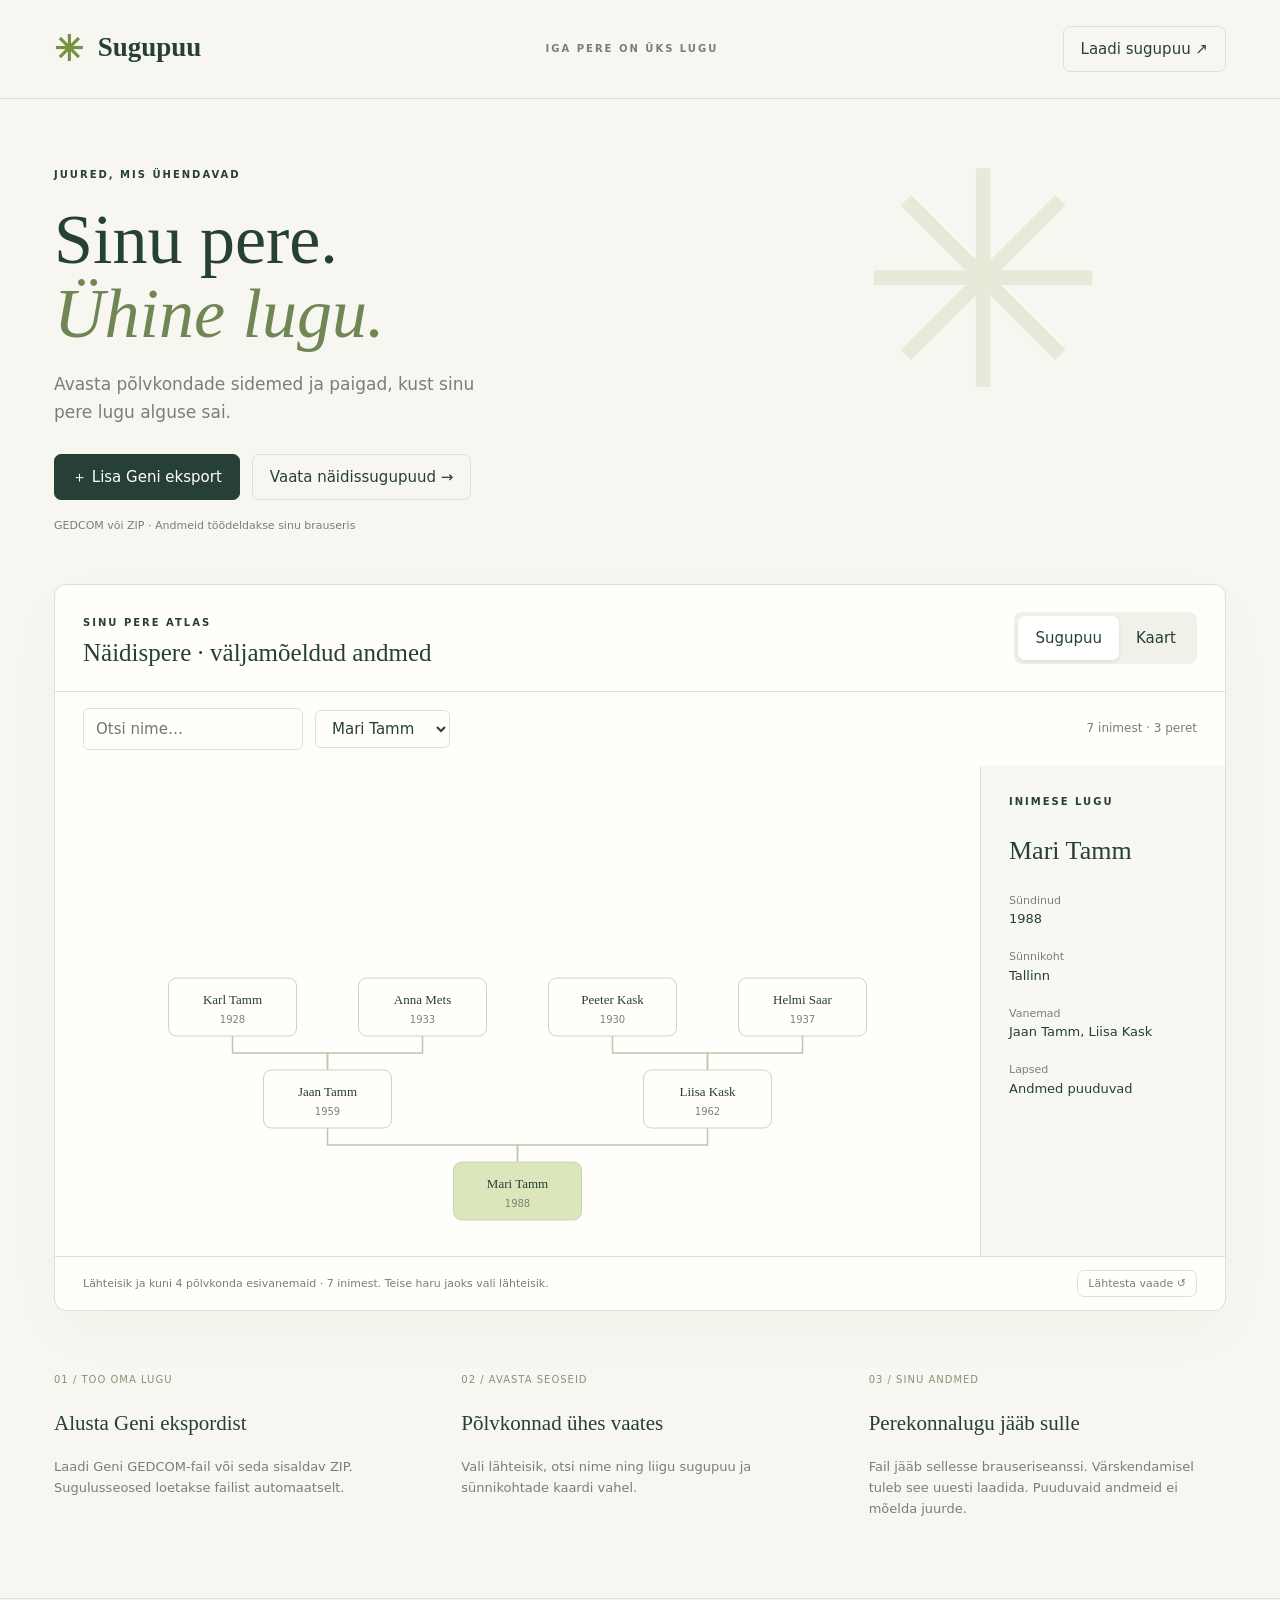
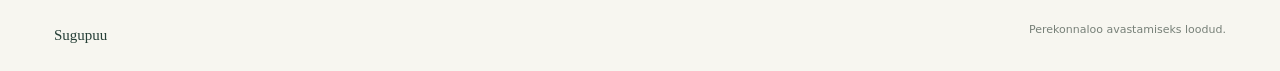
==== web/index.html @ 48b554d4 "Add browser-based GEDCOM family tree and birthplace map" ====
<!doctype html><html lang="et"><meta charset="utf-8"><meta name="viewport" content="width=device-width,initial-scale=1"><title>Sugupuu — sinu pere lugu</title><link rel="stylesheet" href="style.css"><body><header><a class="brand" href="."><span>✳</span> Sugupuu</a><span class="tag">IGA PERE ON ÜKS LUGU</span><button id="loadTop">Laadi sugupuu ↗</button></header><main><section class="intro"><div class="eyebrow">JUURED, MIS ÜHENDAVAD</div><h1>Sinu pere.<br><em>Ühine lugu.</em></h1><p>Avasta põlvkondade sidemed ja paigad, kust sinu pere lugu alguse sai.</p><div class="upload"><input type="file" id="file" accept=".ged,.gedcom,.zip" hidden><button class="primary" id="load">＋ Lisa Geni eksport</button><button id="demo">Vaata näidissugupuud →</button></div><small>GEDCOM või ZIP · Andmeid töödeldakse sinu brauseris</small></section><section class="workspace"><div class="toolbar"><div><span class="eyebrow">SINU PERE ATLAS</span><h2 id="title">Näidispere sugupuu</h2></div><div class="tabs"><button id="treeTab" class="active">Sugupuu</button><button id="mapTab">Kaart</button></div></div><div class="controls"><input id="search" placeholder="Otsi nime…" aria-label="Otsi nime"><select id="root" aria-label="Lähteisik"></select><span id="stats"></span></div><p id="status" role="status"></p><div class="canvas"><svg id="view" role="img" aria-label="Sugupuu visualiseering"></svg><aside id="detail"><div class="eyebrow">LÄHEMALT</div><h3>Vali inimene</h3><p>Klõpsa sugupuus kaardil, et näha inimese andmeid ja peresidemeid.</p></aside></div><div class="foot"><span id="legend">Jooned ühendavad vanemaid ja lapsi.</span><button id="reset">Lähtesta vaade ↺</button></div></section><section class="notes"><div><span>01 / TOO OMA LUGU</span><h3>Alusta Geni ekspordist</h3><p>Laadi Geni GEDCOM-fail või seda sisaldav ZIP. Sugulusseosed loetakse failist automaatselt.</p></div><div><span>02 / AVASTA SEOSEID</span><h3>Põlvkonnad ühes vaates</h3><p>Vali lähteisik, otsi nime ning liigu sugupuu ja sünnikohtade kaardi vahel.</p></div><div><span>03 / SINU ANDMED</span><h3>Perekonnalugu jääb sulle</h3><p>Fail jääb sellesse brauseriseanssi. Värskendamisel tuleb see uuesti laadida. Puuduvaid andmeid ei mõelda juurde.</p></div></section></main><footer>Sugupuu <span>Perekonnaloo avastamiseks loodud.</span></footer><script src="app.js"></script></body></html>
---- web/style.css ----
:root{--ink:#263f37;--muted:#778078;--paper:#f7f6f0;--line:#dce2d8;--accent:#dbe7ba}*{box-sizing:border-box}body{margin:0;background:var(--paper);color:var(--ink);font:15px/1.6 system-ui,sans-serif}button,input,select{font:inherit;color:inherit}button{cursor:pointer;background:transparent;border:1px solid var(--line);border-radius:7px;padding:10px 17px}button:hover{background:#e8eddf}header,main,footer{max-width:1400px;margin:auto}header{display:flex;align-items:center;justify-content:space-between;padding:26px 54px;border-bottom:1px solid var(--line)}.brand{font:700 27px Georgia;color:inherit;text-decoration:none}.brand span{color:#749144;font-size:35px;vertical-align:middle;margin-right:8px}.tag,.eyebrow{font-size:10px;letter-spacing:2px;font-weight:650}.tag{color:var(--muted)}main{padding:0 54px}.intro{padding:68px 0 48px;position:relative}.intro:after{content:'✳';position:absolute;right:10%;top:5px;font-size:300px;line-height:1.2;color:#e6ebd9;z-index:-1}h1{font:normal 70px/1.06 Georgia;margin:20px 0}h1 em{color:#718655;font-weight:normal}p{color:var(--muted)}.intro p{max-width:440px;font-size:17px}.upload{display:flex;gap:12px;margin:28px 0 12px}.primary{background:var(--ink);color:white;border-color:var(--ink)}.primary:hover{background:#3f5b4d}small{color:var(--muted);font-size:11px}.workspace{border:1px solid var(--line);border-radius:12px;background:#fffefa;overflow:hidden;box-shadow:0 20px 60px #32472e07}.toolbar{display:flex;justify-content:space-between;align-items:center;padding:24px 28px;border-bottom:1px solid var(--line)}h2{font:normal 25px Georgia;margin:6px 0 0}.tabs{display:flex;background:#f0f2e9;border-radius:8px;padding:4px}.tabs button{border:0}.tabs .active{background:white;box-shadow:0 2px 5px #0001}.controls{display:flex;gap:12px;padding:16px 28px;align-items:center}.controls input,.controls select{background:transparent;border:1px solid var(--line);padding:8px 12px;border-radius:6px;max-width:260px}.controls #stats{margin-left:auto;font-size:12px;color:var(--muted)}#status{margin:0 28px;font-size:12px;color:#8c693b}.canvas{display:flex;min-height:490px;background:radial-gradient(#ccd5c4 .7px,transparent .7px);background-size:18px 18px}svg{width:100%;height:490px;min-width:0;touch-action:none}aside{width:245px;flex-shrink:0;padding:28px;background:#f7f8f1;border-left:1px solid var(--line)}aside h3{font:normal 26px Georgia}aside p{font-size:13px}aside dt{color:var(--muted);font-size:11px;margin-top:18px}aside dd{margin:0;font-size:13px}.foot{border-top:1px solid var(--line);padding:13px 28px;display:flex;align-items:center;justify-content:space-between;font-size:11px;color:var(--muted)}.foot button{padding:4px 10px;font-size:11px}.notes{display:grid;grid-template-columns:repeat(3,1fr);gap:50px;padding:55px 0 65px}.notes span{font-size:10px;letter-spacing:1px;color:#879376}.notes h3{font:normal 21px Georgia}.notes p{font-size:13px}footer{border-top:1px solid var(--line);padding:24px 54px;font-family:Georgia}footer span{float:right;color:var(--muted);font:11px system-ui}.person{cursor:pointer}.person:hover rect{stroke:#6d8750;stroke-width:2}.person text{pointer-events:none}.link{fill:none;stroke:#bbc8ac;stroke-width:1.5}@media(max-width:750px){header,footer{padding:20px}.tag{display:none}main{padding:0 18px}.intro{padding-top:42px}h1{font-size:53px}.intro:after{font-size:210px;right:0;top:30px}.upload{flex-wrap:wrap}.toolbar{padding:18px;gap:12px}h2{font-size:21px}.controls{padding:12px;flex-wrap:wrap}.controls input,.controls select{max-width:100%;width:46%}.controls #stats{margin:0}.canvas{flex-direction:column}aside{width:100%;border-left:0;border-top:1px solid var(--line);padding:18px}svg{height:420px}.notes{grid-template-columns:1fr;gap:16px;padding:35px 0}.foot{padding:12px;gap:10px}}
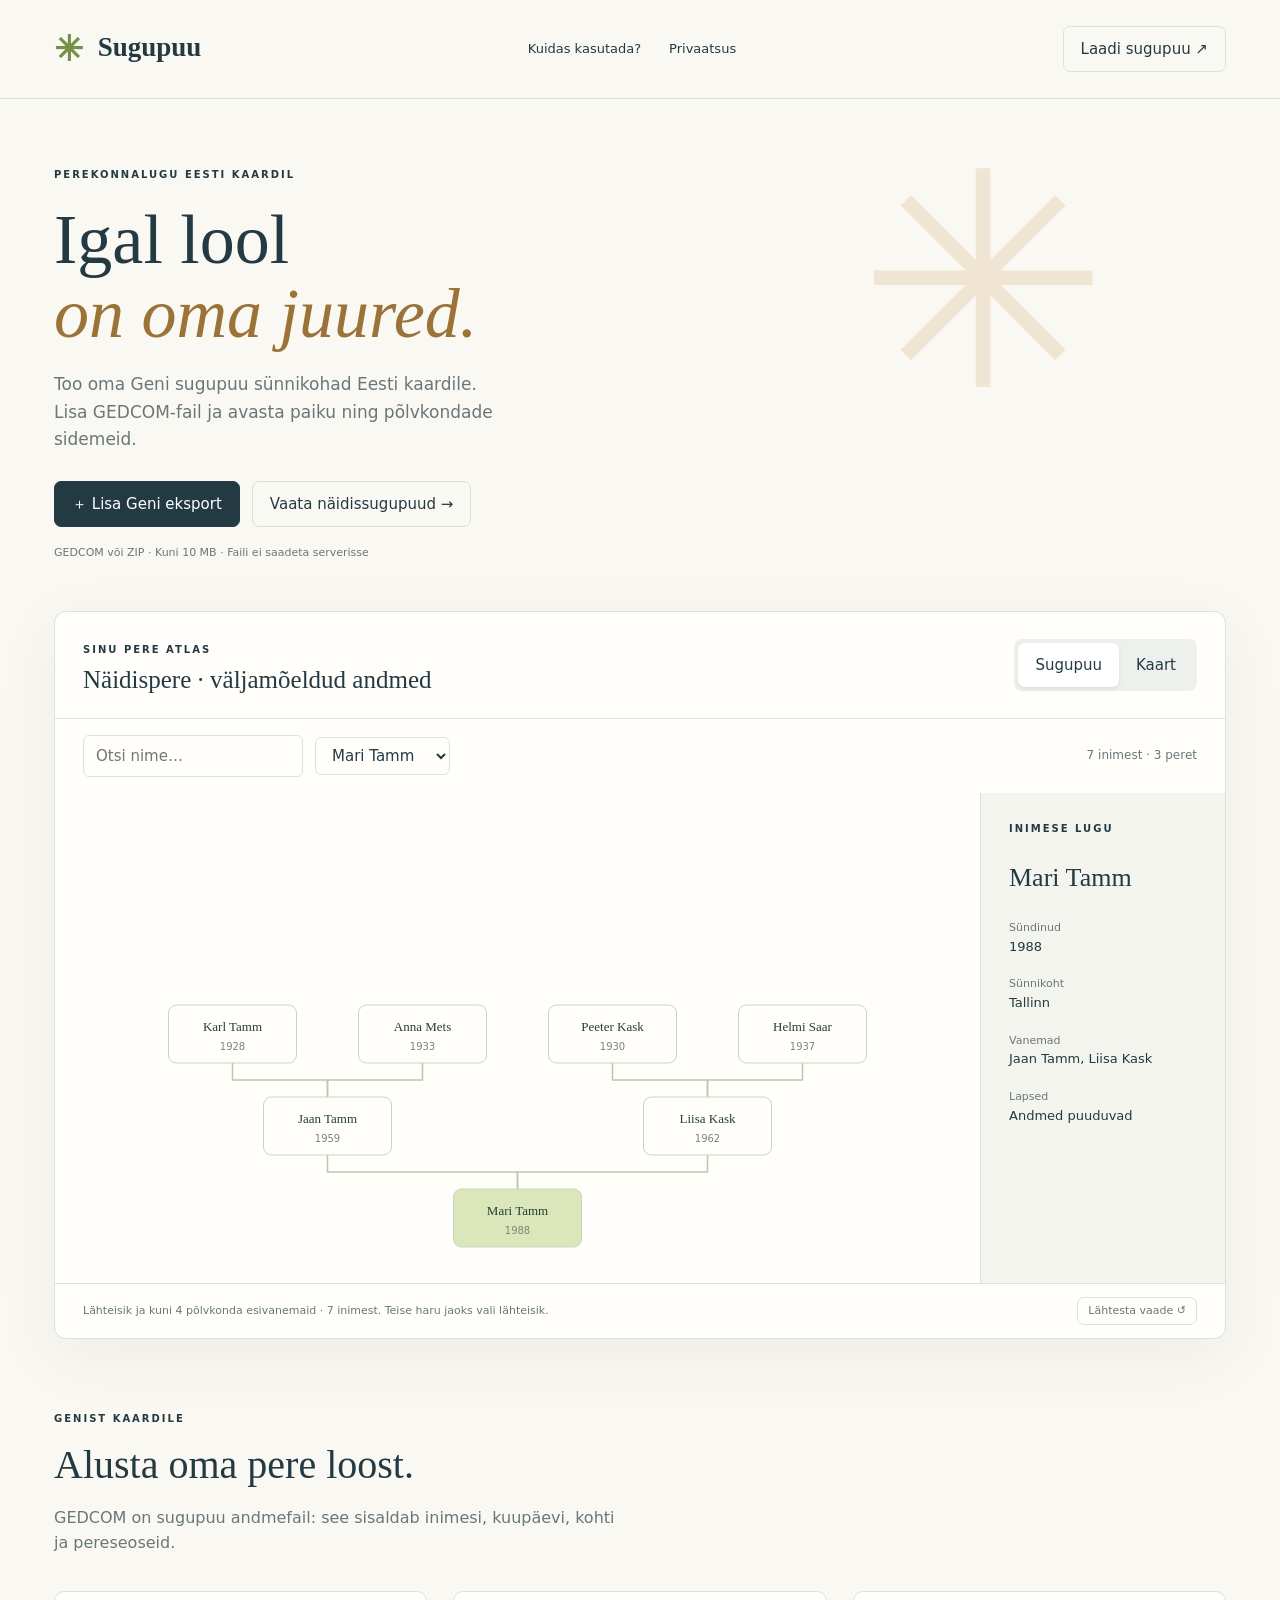
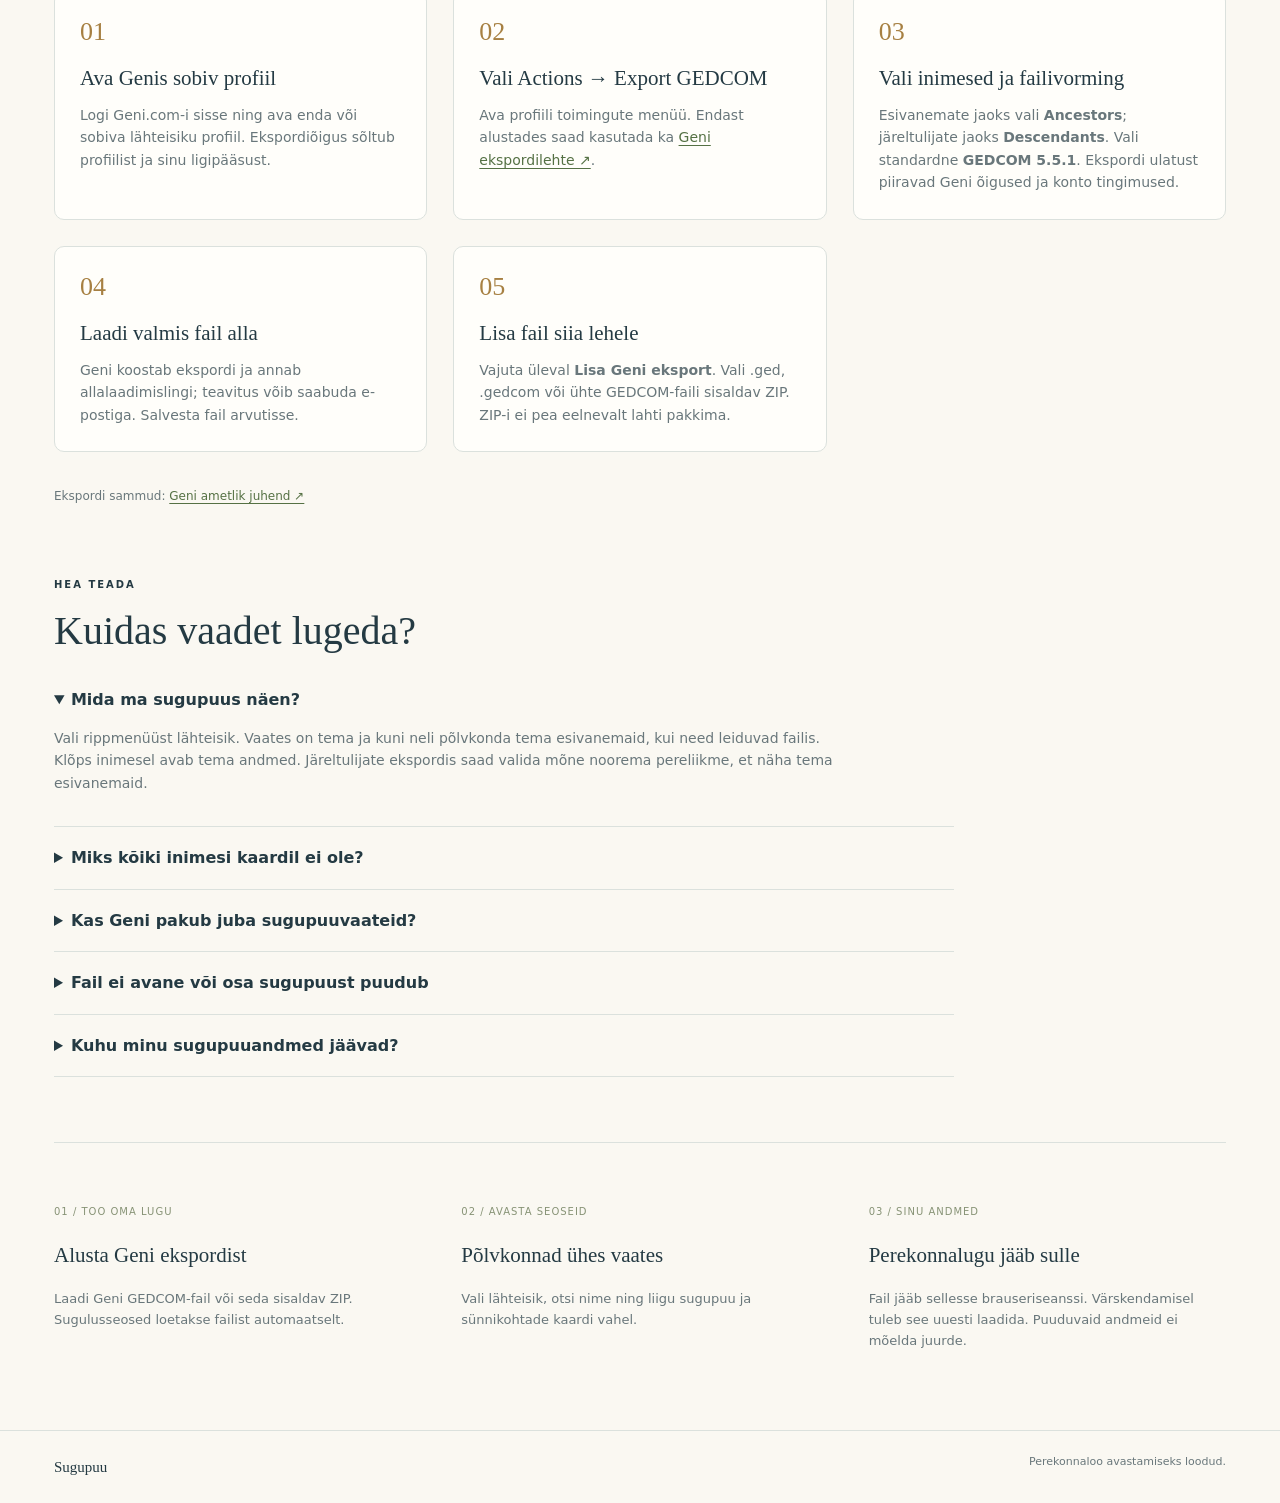
==== commit 22d34a63: "Refresh atlas styling and add Geni GEDCOM export guide" ====
--- a/web/index.html
+++ b/web/index.html
@@ -1 +1 @@
-<!doctype html><html lang="et"><meta charset="utf-8"><meta name="viewport" content="width=device-width,initial-scale=1"><title>Sugupuu — sinu pere lugu</title><link rel="stylesheet" href="style.css"><body><header><a class="brand" href="."><span>✳</span> Sugupuu</a><span class="tag">IGA PERE ON ÜKS LUGU</span><button id="loadTop">Laadi sugupuu ↗</button></header><main><section class="intro"><div class="eyebrow">JUURED, MIS ÜHENDAVAD</div><h1>Sinu pere.<br><em>Ühine lugu.</em></h1><p>Avasta põlvkondade sidemed ja paigad, kust sinu pere lugu alguse sai.</p><div class="upload"><input type="file" id="file" accept=".ged,.gedcom,.zip" hidden><button class="primary" id="load">＋ Lisa Geni eksport</button><button id="demo">Vaata näidissugupuud →</button></div><small>GEDCOM või ZIP · Andmeid töödeldakse sinu brauseris</small></section><section class="workspace"><div class="toolbar"><div><span class="eyebrow">SINU PERE ATLAS</span><h2 id="title">Näidispere sugupuu</h2></div><div class="tabs"><button id="treeTab" class="active">Sugupuu</button><button id="mapTab">Kaart</button></div></div><div class="controls"><input id="search" placeholder="Otsi nime…" aria-label="Otsi nime"><select id="root" aria-label="Lähteisik"></select><span id="stats"></span></div><p id="status" role="status"></p><div class="canvas"><svg id="view" role="img" aria-label="Sugupuu visualiseering"></svg><aside id="detail"><div class="eyebrow">LÄHEMALT</div><h3>Vali inimene</h3><p>Klõpsa sugupuus kaardil, et näha inimese andmeid ja peresidemeid.</p></aside></div><div class="foot"><span id="legend">Jooned ühendavad vanemaid ja lapsi.</span><button id="reset">Lähtesta vaade ↺</button></div></section><section class="notes"><div><span>01 / TOO OMA LUGU</span><h3>Alusta Geni ekspordist</h3><p>Laadi Geni GEDCOM-fail või seda sisaldav ZIP. Sugulusseosed loetakse failist automaatselt.</p></div><div><span>02 / AVASTA SEOSEID</span><h3>Põlvkonnad ühes vaates</h3><p>Vali lähteisik, otsi nime ning liigu sugupuu ja sünnikohtade kaardi vahel.</p></div><div><span>03 / SINU ANDMED</span><h3>Perekonnalugu jääb sulle</h3><p>Fail jääb sellesse brauseriseanssi. Värskendamisel tuleb see uuesti laadida. Puuduvaid andmeid ei mõelda juurde.</p></div></section></main><footer>Sugupuu <span>Perekonnaloo avastamiseks loodud.</span></footer><script src="app.js"></script></body></html>
+<!doctype html><html lang="et"><meta charset="utf-8"><meta name="viewport" content="width=device-width,initial-scale=1"><title>Sugupuu — sinu pere lugu</title><link rel="stylesheet" href="style.css"><body><header><a class="brand" href="."><span>✳</span> Sugupuu</a><nav><a href="#juhend">Kuidas kasutada?</a><a href="#andmed">Privaatsus</a></nav><button id="loadTop">Laadi sugupuu ↗</button></header><main><section class="intro"><div class="eyebrow">PEREKONNALUGU EESTI KAARDIL</div><h1>Igal lool<br><em>on oma juured.</em></h1><p>Too oma Geni sugupuu sünnikohad Eesti kaardile. Lisa GEDCOM-fail ja avasta paiku ning põlvkondade sidemeid.</p><div class="upload"><input type="file" id="file" accept=".ged,.gedcom,.zip" hidden><button class="primary" id="load">＋ Lisa Geni eksport</button><button id="demo">Vaata näidissugupuud →</button></div><small>GEDCOM või ZIP · Kuni 10 MB · Faili ei saadeta serverisse</small></section><section class="workspace"><div class="toolbar"><div><span class="eyebrow">SINU PERE ATLAS</span><h2 id="title">Näidispere sugupuu</h2></div><div class="tabs"><button id="treeTab" class="active">Sugupuu</button><button id="mapTab">Kaart</button></div></div><div class="controls"><input id="search" placeholder="Otsi nime…" aria-label="Otsi nime"><select id="root" aria-label="Lähteisik"></select><span id="stats"></span></div><p id="status" role="status"></p><div class="canvas"><svg id="view" role="img" aria-label="Sugupuu visualiseering"></svg><aside id="detail"><div class="eyebrow">LÄHEMALT</div><h3>Vali inimene</h3><p>Klõpsa sugupuus kaardil, et näha inimese andmeid ja peresidemeid.</p></aside></div><div class="foot"><span id="legend">Jooned ühendavad vanemaid ja lapsi.</span><button id="reset">Lähtesta vaade ↺</button></div></section><section class="guide" id="juhend"><div class="guide-head"><div class="eyebrow">GENIST KAARDILE</div><h2>Alusta oma pere loost.</h2><p>GEDCOM on sugupuu andmefail: see sisaldab inimesi, kuupäevi, kohti ja pereseoseid.</p></div><ol class="steps"><li><h3>Ava Genis sobiv profiil</h3><p>Logi Geni.com-i sisse ning ava enda või sobiva lähteisiku profiil. Ekspordiõigus sõltub profiilist ja sinu ligipääsust.</p></li><li><h3>Vali Actions → Export GEDCOM</h3><p>Ava profiili toimingute menüü. Endast alustades saad kasutada ka <a href="https://www.geni.com/gedcom/export" target="_blank" rel="noopener noreferrer">Geni ekspordilehte ↗</a>.</p></li><li><h3>Vali inimesed ja failivorming</h3><p>Esivanemate jaoks vali <strong>Ancestors</strong>; järeltulijate jaoks <strong>Descendants</strong>. Vali standardne <strong>GEDCOM 5.5.1</strong>. Ekspordi ulatust piiravad Geni õigused ja konto tingimused.</p></li><li><h3>Laadi valmis fail alla</h3><p>Geni koostab ekspordi ja annab allalaadimislingi; teavitus võib saabuda e-postiga. Salvesta fail arvutisse.</p></li><li><h3>Lisa fail siia lehele</h3><p>Vajuta üleval <strong>Lisa Geni eksport</strong>. Vali .ged, .gedcom või ühte GEDCOM-faili sisaldav ZIP. ZIP-i ei pea eelnevalt lahti pakkima.</p></li></ol><p class="source">Ekspordi sammud: <a href="https://help.geni.com/hc/en-us/articles/229705167-How-can-I-export-my-GEDCOM" target="_blank" rel="noopener noreferrer">Geni ametlik juhend ↗</a></p></section><section class="faq"><div class="eyebrow">HEA TEADA</div><h2>Kuidas vaadet lugeda?</h2><details open><summary>Mida ma sugupuus näen?</summary><p>Vali rippmenüüst lähteisik. Vaates on tema ja kuni neli põlvkonda tema esivanemaid, kui need leiduvad failis. Klõps inimesel avab tema andmed. Järeltulijate ekspordis saad valida mõne noorema pereliikme, et näha tema esivanemaid.</p></details><details><summary>Miks kõiki inimesi kaardil ei ole?</summary><p>Kaart tunneb praegu piiratud hulka Eesti kohanimesid. Sünnikoht võib failist puududa või olla sõnastikule tundmatu. Kaardi kohal kuvatakse sobitamata kohad. Neile ei määrata väljamõeldud koordinaate; kaardipunktid tähistavad ligikaudseid asulakeskusi.</p></details><details><summary>Kas Geni pakub juba sugupuuvaateid?</summary><p>Jah. Geni võimaldab sugupuud vaadata ja hallata ning pakub ka kaardifunktsiooni. See leht on eraldiseisev ekspordifaili vaatur: saad uurida sünnikohti Eesti kaardil ning avada lihtsa esivanemate vaate ilma Geni kontoga ühendust loomata. Genis tehtud muudatuste nägemiseks ekspordi ja lisa uus fail.</p></details><details><summary>Fail ei avane või osa sugupuust puudub</summary><p>Kasuta GEDCOM-eksporti, mitte PDF-i ega kopeeritud aruannet. Faili ülempiir on 10 MB. ZIP peab sisaldama täpselt ühte .ged või .gedcom faili. Kui ZIP ei avane, paki see arvutis lahti ja vali .ged-fail. Geni ekspordipiirangud võivad tähendada, et kõiki sugulasi ei ole failis.</p></details><details id="andmed"><summary>Kuhu minu sugupuuandmed jäävad?</summary><p>Faili loetakse ainult selle lehe mälus sinu brauseris. Rakendus ei saada GEDCOM-i serverisse ega salvesta seda küpsistesse või brauseri püsimällu. Lehe värskendamisel tuleb fail uuesti valida. Ekspordifail ise jääb sinu arvutisse sinna, kuhu selle salvestasid. GitHub majutab veebilehte; lehe külastusele kehtivad GitHubi tavapärased logimisreeglid.</p></details></section><section class="notes"><div><span>01 / TOO OMA LUGU</span><h3>Alusta Geni ekspordist</h3><p>Laadi Geni GEDCOM-fail või seda sisaldav ZIP. Sugulusseosed loetakse failist automaatselt.</p></div><div><span>02 / AVASTA SEOSEID</span><h3>Põlvkonnad ühes vaates</h3><p>Vali lähteisik, otsi nime ning liigu sugupuu ja sünnikohtade kaardi vahel.</p></div><div><span>03 / SINU ANDMED</span><h3>Perekonnalugu jääb sulle</h3><p>Fail jääb sellesse brauseriseanssi. Värskendamisel tuleb see uuesti laadida. Puuduvaid andmeid ei mõelda juurde.</p></div></section></main><footer>Sugupuu <span>Perekonnaloo avastamiseks loodud.</span></footer><script src="app.js"></script></body></html>
--- a/web/style.css
+++ b/web/style.css
@@ -1 +1,4 @@
 :root{--ink:#263f37;--muted:#778078;--paper:#f7f6f0;--line:#dce2d8;--accent:#dbe7ba}*{box-sizing:border-box}body{margin:0;background:var(--paper);color:var(--ink);font:15px/1.6 system-ui,sans-serif}button,input,select{font:inherit;color:inherit}button{cursor:pointer;background:transparent;border:1px solid var(--line);border-radius:7px;padding:10px 17px}button:hover{background:#e8eddf}header,main,footer{max-width:1400px;margin:auto}header{display:flex;align-items:center;justify-content:space-between;padding:26px 54px;border-bottom:1px solid var(--line)}.brand{font:700 27px Georgia;color:inherit;text-decoration:none}.brand span{color:#749144;font-size:35px;vertical-align:middle;margin-right:8px}.tag,.eyebrow{font-size:10px;letter-spacing:2px;font-weight:650}.tag{color:var(--muted)}main{padding:0 54px}.intro{padding:68px 0 48px;position:relative}.intro:after{content:'✳';position:absolute;right:10%;top:5px;font-size:300px;line-height:1.2;color:#e6ebd9;z-index:-1}h1{font:normal 70px/1.06 Georgia;margin:20px 0}h1 em{color:#718655;font-weight:normal}p{color:var(--muted)}.intro p{max-width:440px;font-size:17px}.upload{display:flex;gap:12px;margin:28px 0 12px}.primary{background:var(--ink);color:white;border-color:var(--ink)}.primary:hover{background:#3f5b4d}small{color:var(--muted);font-size:11px}.workspace{border:1px solid var(--line);border-radius:12px;background:#fffefa;overflow:hidden;box-shadow:0 20px 60px #32472e07}.toolbar{display:flex;justify-content:space-between;align-items:center;padding:24px 28px;border-bottom:1px solid var(--line)}h2{font:normal 25px Georgia;margin:6px 0 0}.tabs{display:flex;background:#f0f2e9;border-radius:8px;padding:4px}.tabs button{border:0}.tabs .active{background:white;box-shadow:0 2px 5px #0001}.controls{display:flex;gap:12px;padding:16px 28px;align-items:center}.controls input,.controls select{background:transparent;border:1px solid var(--line);padding:8px 12px;border-radius:6px;max-width:260px}.controls #stats{margin-left:auto;font-size:12px;color:var(--muted)}#status{margin:0 28px;font-size:12px;color:#8c693b}.canvas{display:flex;min-height:490px;background:radial-gradient(#ccd5c4 .7px,transparent .7px);background-size:18px 18px}svg{width:100%;height:490px;min-width:0;touch-action:none}aside{width:245px;flex-shrink:0;padding:28px;background:#f7f8f1;border-left:1px solid var(--line)}aside h3{font:normal 26px Georgia}aside p{font-size:13px}aside dt{color:var(--muted);font-size:11px;margin-top:18px}aside dd{margin:0;font-size:13px}.foot{border-top:1px solid var(--line);padding:13px 28px;display:flex;align-items:center;justify-content:space-between;font-size:11px;color:var(--muted)}.foot button{padding:4px 10px;font-size:11px}.notes{display:grid;grid-template-columns:repeat(3,1fr);gap:50px;padding:55px 0 65px}.notes span{font-size:10px;letter-spacing:1px;color:#879376}.notes h3{font:normal 21px Georgia}.notes p{font-size:13px}footer{border-top:1px solid var(--line);padding:24px 54px;font-family:Georgia}footer span{float:right;color:var(--muted);font:11px system-ui}.person{cursor:pointer}.person:hover rect{stroke:#6d8750;stroke-width:2}.person text{pointer-events:none}.link{fill:none;stroke:#bbc8ac;stroke-width:1.5}@media(max-width:750px){header,footer{padding:20px}.tag{display:none}main{padding:0 18px}.intro{padding-top:42px}h1{font-size:53px}.intro:after{font-size:210px;right:0;top:30px}.upload{flex-wrap:wrap}.toolbar{padding:18px;gap:12px}h2{font-size:21px}.controls{padding:12px;flex-wrap:wrap}.controls input,.controls select{max-width:100%;width:46%}.controls #stats{margin:0}.canvas{flex-direction:column}aside{width:100%;border-left:0;border-top:1px solid var(--line);padding:18px}svg{height:420px}.notes{grid-template-columns:1fr;gap:16px;padding:35px 0}.foot{padding:12px;gap:10px}}
+
+/* Warm atlas palette and guided onboarding */
+:root{--ink:#243a43;--muted:#69777b;--paper:#faf8f2;--line:#dbe1dd;--accent:#e9c777}nav{display:flex;gap:28px}nav a{font-size:13px;color:var(--ink);text-decoration:none}nav a:hover{text-decoration:underline}h1 em{color:#9b7339}.intro:after{color:#efe5d2}.primary{background:#243a43}.workspace{box-shadow:0 18px 65px #233a4310}.tabs{background:#edf0ed}aside{background:#f3f4ed}.guide{padding:72px 0 35px;scroll-margin-top:25px}.guide-head{max-width:570px}.guide-head h2,.faq h2{font:normal 40px/1.2 Georgia;margin:14px 0}.guide-head p{font-size:16px}.steps{list-style:none;counter-reset:steps;display:grid;grid-template-columns:repeat(3,1fr);gap:26px;padding:0;margin:35px 0}.steps li{counter-increment:steps;padding:25px;border:1px solid var(--line);border-radius:10px;background:#fffefa}.steps li:before{content:'0' counter(steps);display:block;color:#a78042;font:26px Georgia}.steps h3{font:normal 21px/1.3 Georgia;margin:18px 0 12px}.steps p{font-size:14px;margin:0}.steps a,.source a{color:#557144;text-underline-offset:3px}.source{font-size:12px}.faq{padding:24px 0 30px;max-width:900px}.faq details{border-bottom:1px solid var(--line);padding:18px 0}.faq summary{cursor:pointer;font-size:16px;font-weight:550}.faq details p{max-width:780px;font-size:14px}.notes{border-top:1px solid var(--line);margin-top:35px}@media(max-width:750px){nav{gap:15px}nav a{font-size:11px}header>button{display:none}.steps{grid-template-columns:1fr}.guide{padding-top:42px}.guide-head h2,.faq h2{font-size:32px}}
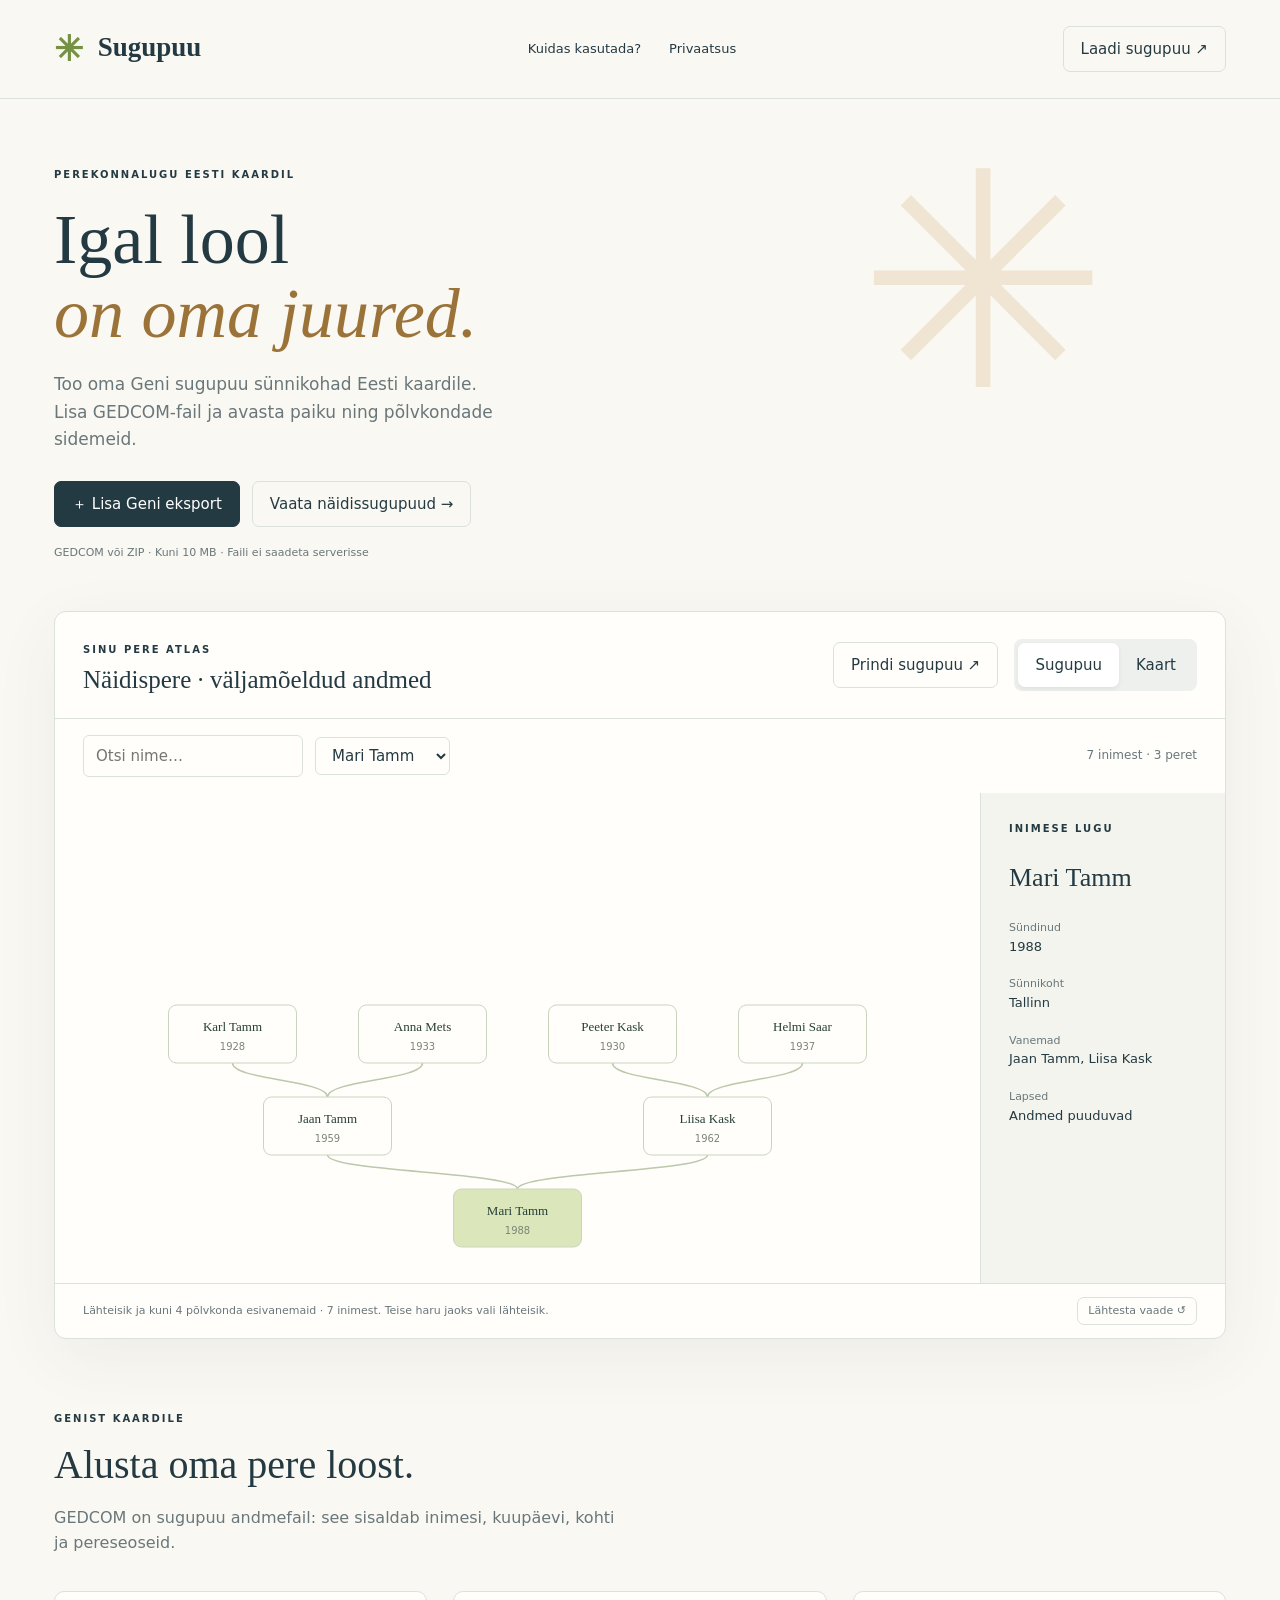
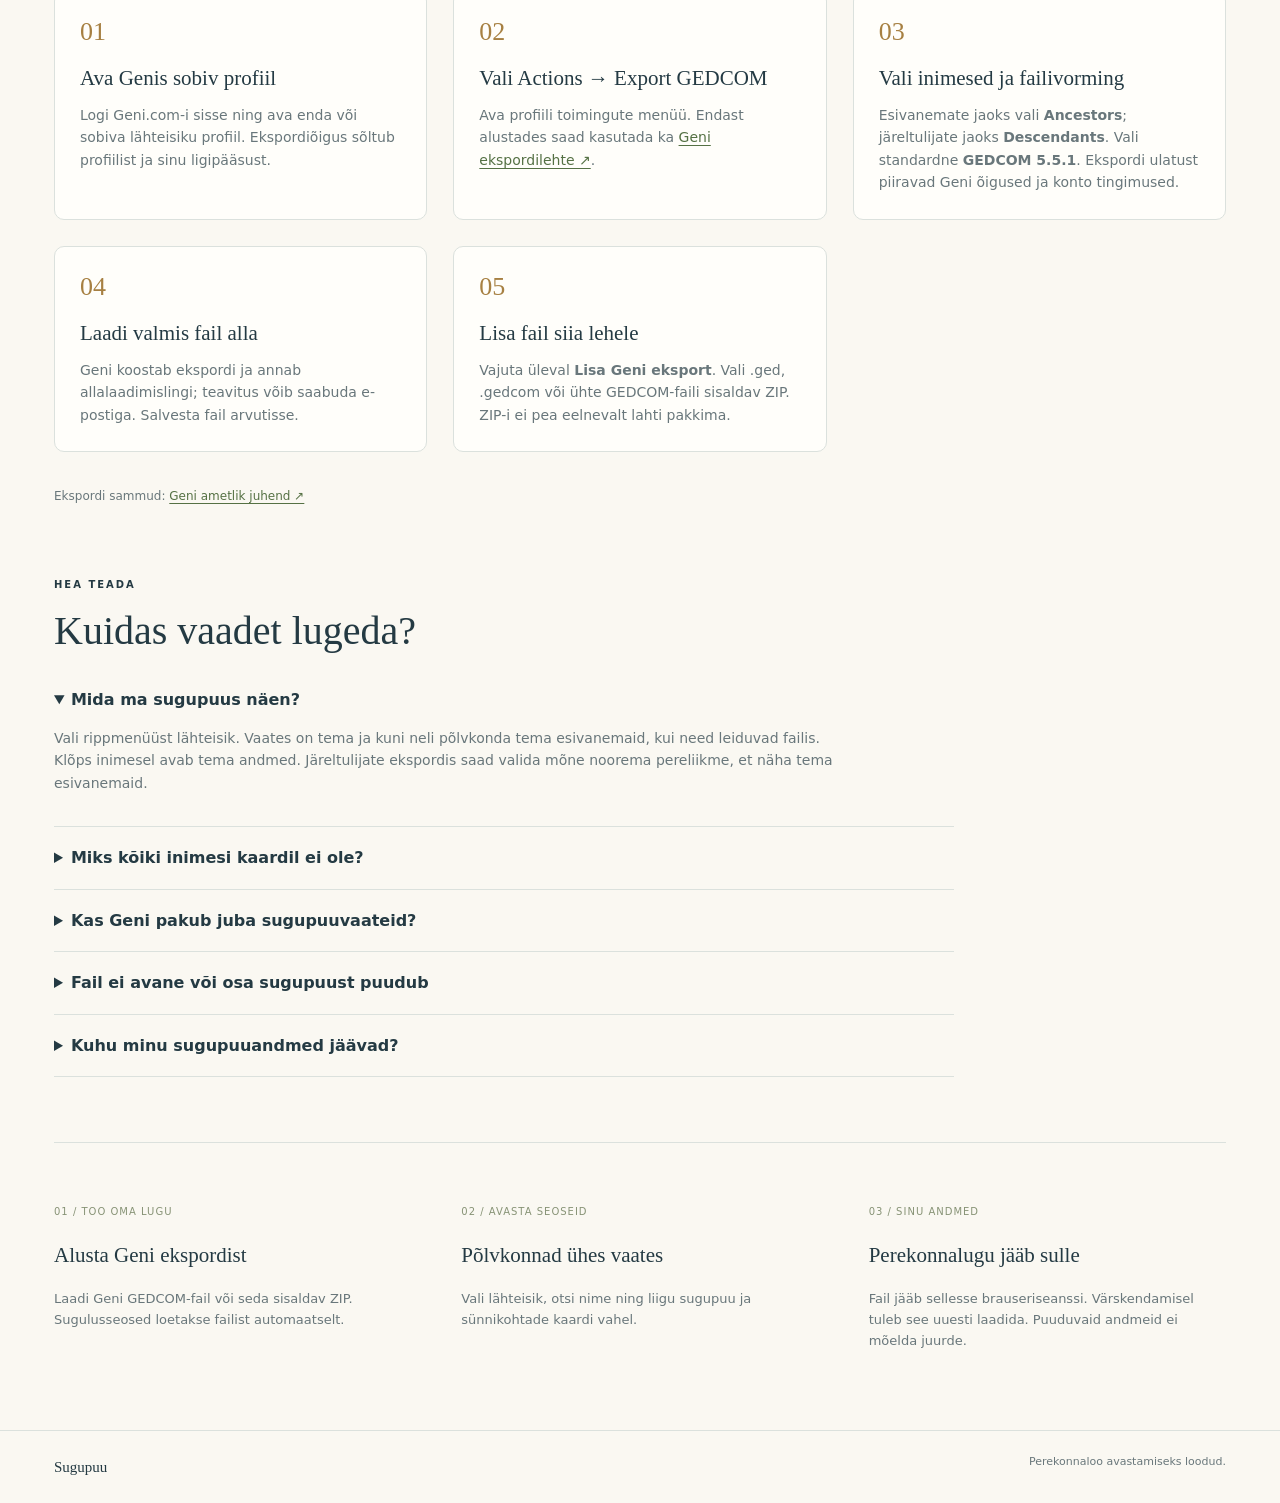
==== commit f58068aa: "Add styled ancestor print preview with A4/A3 and generation options" ====
--- a/web/index.html
+++ b/web/index.html
@@ -1 +1 @@
-<!doctype html><html lang="et"><meta charset="utf-8"><meta name="viewport" content="width=device-width,initial-scale=1"><title>Sugupuu — sinu pere lugu</title><link rel="stylesheet" href="style.css"><body><header><a class="brand" href="."><span>✳</span> Sugupuu</a><nav><a href="#juhend">Kuidas kasutada?</a><a href="#andmed">Privaatsus</a></nav><button id="loadTop">Laadi sugupuu ↗</button></header><main><section class="intro"><div class="eyebrow">PEREKONNALUGU EESTI KAARDIL</div><h1>Igal lool<br><em>on oma juured.</em></h1><p>Too oma Geni sugupuu sünnikohad Eesti kaardile. Lisa GEDCOM-fail ja avasta paiku ning põlvkondade sidemeid.</p><div class="upload"><input type="file" id="file" accept=".ged,.gedcom,.zip" hidden><button class="primary" id="load">＋ Lisa Geni eksport</button><button id="demo">Vaata näidissugupuud →</button></div><small>GEDCOM või ZIP · Kuni 10 MB · Faili ei saadeta serverisse</small></section><section class="workspace"><div class="toolbar"><div><span class="eyebrow">SINU PERE ATLAS</span><h2 id="title">Näidispere sugupuu</h2></div><div class="tabs"><button id="treeTab" class="active">Sugupuu</button><button id="mapTab">Kaart</button></div></div><div class="controls"><input id="search" placeholder="Otsi nime…" aria-label="Otsi nime"><select id="root" aria-label="Lähteisik"></select><span id="stats"></span></div><p id="status" role="status"></p><div class="canvas"><svg id="view" role="img" aria-label="Sugupuu visualiseering"></svg><aside id="detail"><div class="eyebrow">LÄHEMALT</div><h3>Vali inimene</h3><p>Klõpsa sugupuus kaardil, et näha inimese andmeid ja peresidemeid.</p></aside></div><div class="foot"><span id="legend">Jooned ühendavad vanemaid ja lapsi.</span><button id="reset">Lähtesta vaade ↺</button></div></section><section class="guide" id="juhend"><div class="guide-head"><div class="eyebrow">GENIST KAARDILE</div><h2>Alusta oma pere loost.</h2><p>GEDCOM on sugupuu andmefail: see sisaldab inimesi, kuupäevi, kohti ja pereseoseid.</p></div><ol class="steps"><li><h3>Ava Genis sobiv profiil</h3><p>Logi Geni.com-i sisse ning ava enda või sobiva lähteisiku profiil. Ekspordiõigus sõltub profiilist ja sinu ligipääsust.</p></li><li><h3>Vali Actions → Export GEDCOM</h3><p>Ava profiili toimingute menüü. Endast alustades saad kasutada ka <a href="https://www.geni.com/gedcom/export" target="_blank" rel="noopener noreferrer">Geni ekspordilehte ↗</a>.</p></li><li><h3>Vali inimesed ja failivorming</h3><p>Esivanemate jaoks vali <strong>Ancestors</strong>; järeltulijate jaoks <strong>Descendants</strong>. Vali standardne <strong>GEDCOM 5.5.1</strong>. Ekspordi ulatust piiravad Geni õigused ja konto tingimused.</p></li><li><h3>Laadi valmis fail alla</h3><p>Geni koostab ekspordi ja annab allalaadimislingi; teavitus võib saabuda e-postiga. Salvesta fail arvutisse.</p></li><li><h3>Lisa fail siia lehele</h3><p>Vajuta üleval <strong>Lisa Geni eksport</strong>. Vali .ged, .gedcom või ühte GEDCOM-faili sisaldav ZIP. ZIP-i ei pea eelnevalt lahti pakkima.</p></li></ol><p class="source">Ekspordi sammud: <a href="https://help.geni.com/hc/en-us/articles/229705167-How-can-I-export-my-GEDCOM" target="_blank" rel="noopener noreferrer">Geni ametlik juhend ↗</a></p></section><section class="faq"><div class="eyebrow">HEA TEADA</div><h2>Kuidas vaadet lugeda?</h2><details open><summary>Mida ma sugupuus näen?</summary><p>Vali rippmenüüst lähteisik. Vaates on tema ja kuni neli põlvkonda tema esivanemaid, kui need leiduvad failis. Klõps inimesel avab tema andmed. Järeltulijate ekspordis saad valida mõne noorema pereliikme, et näha tema esivanemaid.</p></details><details><summary>Miks kõiki inimesi kaardil ei ole?</summary><p>Kaart tunneb praegu piiratud hulka Eesti kohanimesid. Sünnikoht võib failist puududa või olla sõnastikule tundmatu. Kaardi kohal kuvatakse sobitamata kohad. Neile ei määrata väljamõeldud koordinaate; kaardipunktid tähistavad ligikaudseid asulakeskusi.</p></details><details><summary>Kas Geni pakub juba sugupuuvaateid?</summary><p>Jah. Geni võimaldab sugupuud vaadata ja hallata ning pakub ka kaardifunktsiooni. See leht on eraldiseisev ekspordifaili vaatur: saad uurida sünnikohti Eesti kaardil ning avada lihtsa esivanemate vaate ilma Geni kontoga ühendust loomata. Genis tehtud muudatuste nägemiseks ekspordi ja lisa uus fail.</p></details><details><summary>Fail ei avane või osa sugupuust puudub</summary><p>Kasuta GEDCOM-eksporti, mitte PDF-i ega kopeeritud aruannet. Faili ülempiir on 10 MB. ZIP peab sisaldama täpselt ühte .ged või .gedcom faili. Kui ZIP ei avane, paki see arvutis lahti ja vali .ged-fail. Geni ekspordipiirangud võivad tähendada, et kõiki sugulasi ei ole failis.</p></details><details id="andmed"><summary>Kuhu minu sugupuuandmed jäävad?</summary><p>Faili loetakse ainult selle lehe mälus sinu brauseris. Rakendus ei saada GEDCOM-i serverisse ega salvesta seda küpsistesse või brauseri püsimällu. Lehe värskendamisel tuleb fail uuesti valida. Ekspordifail ise jääb sinu arvutisse sinna, kuhu selle salvestasid. GitHub majutab veebilehte; lehe külastusele kehtivad GitHubi tavapärased logimisreeglid.</p></details></section><section class="notes"><div><span>01 / TOO OMA LUGU</span><h3>Alusta Geni ekspordist</h3><p>Laadi Geni GEDCOM-fail või seda sisaldav ZIP. Sugulusseosed loetakse failist automaatselt.</p></div><div><span>02 / AVASTA SEOSEID</span><h3>Põlvkonnad ühes vaates</h3><p>Vali lähteisik, otsi nime ning liigu sugupuu ja sünnikohtade kaardi vahel.</p></div><div><span>03 / SINU ANDMED</span><h3>Perekonnalugu jääb sulle</h3><p>Fail jääb sellesse brauseriseanssi. Värskendamisel tuleb see uuesti laadida. Puuduvaid andmeid ei mõelda juurde.</p></div></section></main><footer>Sugupuu <span>Perekonnaloo avastamiseks loodud.</span></footer><script src="app.js"></script></body></html>
+<!doctype html><html lang="et"><meta charset="utf-8"><meta name="viewport" content="width=device-width,initial-scale=1"><title>Sugupuu — sinu pere lugu</title><link rel="stylesheet" href="style.css"><body><header><a class="brand" href="."><span>✳</span> Sugupuu</a><nav><a href="#juhend">Kuidas kasutada?</a><a href="#andmed">Privaatsus</a></nav><button id="loadTop">Laadi sugupuu ↗</button></header><main><section class="intro"><div class="eyebrow">PEREKONNALUGU EESTI KAARDIL</div><h1>Igal lool<br><em>on oma juured.</em></h1><p>Too oma Geni sugupuu sünnikohad Eesti kaardile. Lisa GEDCOM-fail ja avasta paiku ning põlvkondade sidemeid.</p><div class="upload"><input type="file" id="file" accept=".ged,.gedcom,.zip" hidden><button class="primary" id="load">＋ Lisa Geni eksport</button><button id="demo">Vaata näidissugupuud →</button></div><small>GEDCOM või ZIP · Kuni 10 MB · Faili ei saadeta serverisse</small></section><section class="workspace"><div class="toolbar"><div><span class="eyebrow">SINU PERE ATLAS</span><h2 id="title">Näidispere sugupuu</h2></div><button id="printOpen" class="print-open">Prindi sugupuu ↗</button><div class="tabs"><button id="treeTab" class="active">Sugupuu</button><button id="mapTab">Kaart</button></div></div><div class="controls"><input id="search" placeholder="Otsi nime…" aria-label="Otsi nime"><select id="root" aria-label="Lähteisik"></select><span id="stats"></span></div><p id="status" role="status"></p><div class="canvas"><svg id="view" role="img" aria-label="Sugupuu visualiseering"></svg><aside id="detail"><div class="eyebrow">LÄHEMALT</div><h3>Vali inimene</h3><p>Klõpsa sugupuus kaardil, et näha inimese andmeid ja peresidemeid.</p></aside></div><div class="foot"><span id="legend">Jooned ühendavad vanemaid ja lapsi.</span><button id="reset">Lähtesta vaade ↺</button></div></section><section class="guide" id="juhend"><div class="guide-head"><div class="eyebrow">GENIST KAARDILE</div><h2>Alusta oma pere loost.</h2><p>GEDCOM on sugupuu andmefail: see sisaldab inimesi, kuupäevi, kohti ja pereseoseid.</p></div><ol class="steps"><li><h3>Ava Genis sobiv profiil</h3><p>Logi Geni.com-i sisse ning ava enda või sobiva lähteisiku profiil. Ekspordiõigus sõltub profiilist ja sinu ligipääsust.</p></li><li><h3>Vali Actions → Export GEDCOM</h3><p>Ava profiili toimingute menüü. Endast alustades saad kasutada ka <a href="https://www.geni.com/gedcom/export" target="_blank" rel="noopener noreferrer">Geni ekspordilehte ↗</a>.</p></li><li><h3>Vali inimesed ja failivorming</h3><p>Esivanemate jaoks vali <strong>Ancestors</strong>; järeltulijate jaoks <strong>Descendants</strong>. Vali standardne <strong>GEDCOM 5.5.1</strong>. Ekspordi ulatust piiravad Geni õigused ja konto tingimused.</p></li><li><h3>Laadi valmis fail alla</h3><p>Geni koostab ekspordi ja annab allalaadimislingi; teavitus võib saabuda e-postiga. Salvesta fail arvutisse.</p></li><li><h3>Lisa fail siia lehele</h3><p>Vajuta üleval <strong>Lisa Geni eksport</strong>. Vali .ged, .gedcom või ühte GEDCOM-faili sisaldav ZIP. ZIP-i ei pea eelnevalt lahti pakkima.</p></li></ol><p class="source">Ekspordi sammud: <a href="https://help.geni.com/hc/en-us/articles/229705167-How-can-I-export-my-GEDCOM" target="_blank" rel="noopener noreferrer">Geni ametlik juhend ↗</a></p></section><section class="faq"><div class="eyebrow">HEA TEADA</div><h2>Kuidas vaadet lugeda?</h2><details open><summary>Mida ma sugupuus näen?</summary><p>Vali rippmenüüst lähteisik. Vaates on tema ja kuni neli põlvkonda tema esivanemaid, kui need leiduvad failis. Klõps inimesel avab tema andmed. Järeltulijate ekspordis saad valida mõne noorema pereliikme, et näha tema esivanemaid.</p></details><details><summary>Miks kõiki inimesi kaardil ei ole?</summary><p>Kaart tunneb praegu piiratud hulka Eesti kohanimesid. Sünnikoht võib failist puududa või olla sõnastikule tundmatu. Kaardi kohal kuvatakse sobitamata kohad. Neile ei määrata väljamõeldud koordinaate; kaardipunktid tähistavad ligikaudseid asulakeskusi.</p></details><details><summary>Kas Geni pakub juba sugupuuvaateid?</summary><p>Jah. Geni võimaldab sugupuud vaadata ja hallata ning pakub ka kaardifunktsiooni. See leht on eraldiseisev ekspordifaili vaatur: saad uurida sünnikohti Eesti kaardil ning avada lihtsa esivanemate vaate ilma Geni kontoga ühendust loomata. Genis tehtud muudatuste nägemiseks ekspordi ja lisa uus fail.</p></details><details><summary>Fail ei avane või osa sugupuust puudub</summary><p>Kasuta GEDCOM-eksporti, mitte PDF-i ega kopeeritud aruannet. Faili ülempiir on 10 MB. ZIP peab sisaldama täpselt ühte .ged või .gedcom faili. Kui ZIP ei avane, paki see arvutis lahti ja vali .ged-fail. Geni ekspordipiirangud võivad tähendada, et kõiki sugulasi ei ole failis.</p></details><details id="andmed"><summary>Kuhu minu sugupuuandmed jäävad?</summary><p>Faili loetakse ainult selle lehe mälus sinu brauseris. Rakendus ei saada GEDCOM-i serverisse ega salvesta seda küpsistesse või brauseri püsimällu. Lehe värskendamisel tuleb fail uuesti valida. Ekspordifail ise jääb sinu arvutisse sinna, kuhu selle salvestasid. GitHub majutab veebilehte; lehe külastusele kehtivad GitHubi tavapärased logimisreeglid.</p></details></section><section class="notes"><div><span>01 / TOO OMA LUGU</span><h3>Alusta Geni ekspordist</h3><p>Laadi Geni GEDCOM-fail või seda sisaldav ZIP. Sugulusseosed loetakse failist automaatselt.</p></div><div><span>02 / AVASTA SEOSEID</span><h3>Põlvkonnad ühes vaates</h3><p>Vali lähteisik, otsi nime ning liigu sugupuu ja sünnikohtade kaardi vahel.</p></div><div><span>03 / SINU ANDMED</span><h3>Perekonnalugu jääb sulle</h3><p>Fail jääb sellesse brauseriseanssi. Värskendamisel tuleb see uuesti laadida. Puuduvaid andmeid ei mõelda juurde.</p></div></section><section id="printDialog" hidden aria-label="Prinditav sugupuu"><div class="print-tools"><div><h2>Sugupuu paberil</h2><p>Vali põlvkonnad ja paber. Prindiaknas saad valida „Salvesta PDF-ina”.</p></div><label>Põlvkondi <select id="printGenerations"><option value="3">3</option><option value="4" selected>4</option><option value="5">5</option></select></label><label>Paber <select id="printPaper"><option value="A4">A4 · horisontaalne</option><option value="A3" selected>A3 · horisontaalne</option></select></label><button id="printNow" class="primary">Prindi / salvesta PDF</button><button id="printClose">Sulge</button></div><p class="print-tip">Eelvaade näitab valitud lähteisiku esivanemaid. Suurema puu jaoks vali A3 või vähem põlvkondi. Prindiaknas kasuta horisontaalpaigutust, mahutamist lehele ja lülita brauseri päised-jalused välja. Paberit saab prindiaknas muuta.</p><article id="printSheet"></article></section></main><footer>Sugupuu <span>Perekonnaloo avastamiseks loodud.</span></footer><script src="app.js"></script></body></html>
--- a/web/style.css
+++ b/web/style.css
@@ -2,3 +2,8 @@
 
 /* Warm atlas palette and guided onboarding */
 :root{--ink:#243a43;--muted:#69777b;--paper:#faf8f2;--line:#dbe1dd;--accent:#e9c777}nav{display:flex;gap:28px}nav a{font-size:13px;color:var(--ink);text-decoration:none}nav a:hover{text-decoration:underline}h1 em{color:#9b7339}.intro:after{color:#efe5d2}.primary{background:#243a43}.workspace{box-shadow:0 18px 65px #233a4310}.tabs{background:#edf0ed}aside{background:#f3f4ed}.guide{padding:72px 0 35px;scroll-margin-top:25px}.guide-head{max-width:570px}.guide-head h2,.faq h2{font:normal 40px/1.2 Georgia;margin:14px 0}.guide-head p{font-size:16px}.steps{list-style:none;counter-reset:steps;display:grid;grid-template-columns:repeat(3,1fr);gap:26px;padding:0;margin:35px 0}.steps li{counter-increment:steps;padding:25px;border:1px solid var(--line);border-radius:10px;background:#fffefa}.steps li:before{content:'0' counter(steps);display:block;color:#a78042;font:26px Georgia}.steps h3{font:normal 21px/1.3 Georgia;margin:18px 0 12px}.steps p{font-size:14px;margin:0}.steps a,.source a{color:#557144;text-underline-offset:3px}.source{font-size:12px}.faq{padding:24px 0 30px;max-width:900px}.faq details{border-bottom:1px solid var(--line);padding:18px 0}.faq summary{cursor:pointer;font-size:16px;font-weight:550}.faq details p{max-width:780px;font-size:14px}.notes{border-top:1px solid var(--line);margin-top:35px}@media(max-width:750px){nav{gap:15px}nav a{font-size:11px}header>button{display:none}.steps{grid-template-columns:1fr}.guide{padding-top:42px}.guide-head h2,.faq h2{font-size:32px}}
+
+.print-open{margin-left:auto;margin-right:16px}.print-tools{display:flex;align-items:center;gap:16px;flex-wrap:wrap}.print-tools h2{font-size:28px}.print-tools p,.print-tip{font-size:13px}.print-tools label{font-size:12px}.print-tools select{display:block;padding:8px;border:1px solid #d3d8cf;border-radius:5px;background:white}
+#printDialog[hidden]{display:none!important}#printDialog{position:fixed;inset:0;overflow:auto;background:#edece5;z-index:100;padding:28px 36px}#printSheet{background:#fffefa;border:1px solid #d9dece;padding:36px;margin:25px auto;max-width:1600px;color:#263d36;box-shadow:0 8px 40px #0001}#printSheet .print-kicker{text-align:center;letter-spacing:4px;font-size:11px;color:#82704d}#printSheet h1{font:normal 39px Georgia;text-align:center;margin:12px 0}#printSheet .print-subtitle{text-align:center;font-size:13px;color:#6a7468}#printSheet svg{height:auto;width:100%;display:block;margin:28px 0;touch-action:auto}#printSheet .print-footer{display:flex;justify-content:space-between;border-top:1px solid #d8ddcf;padding-top:12px;font-size:10px;color:#78806f}body.printing{overflow:hidden}
+@media(max-width:750px){.toolbar{flex-wrap:wrap}.print-open{margin:0;font-size:12px}#printDialog{padding:18px}#printSheet{padding:18px}#printSheet h1{font-size:28px}.print-tools{gap:10px}}
+@media print{@page{size:A3 landscape;margin:12mm}html,body{margin:0!important;padding:0!important;background:white!important}body>header,body>footer,main>section:not(#printDialog){display:none!important}main{max-width:none!important;margin:0!important;padding:0!important}#printDialog{display:block!important;position:static!important;background:white!important;padding:0!important;overflow:visible!important}#printDialog[hidden]{display:none!important}.print-tools,.print-tip{display:none!important}#printSheet{padding:0!important;margin:0!important;border:0!important;box-shadow:none!important;max-width:none!important;break-inside:avoid;background:white!important;print-color-adjust:exact;-webkit-print-color-adjust:exact}#printSheet h1{font-size:22pt;margin:3mm 0}#printSheet .print-kicker{font-size:8pt}#printSheet .print-subtitle{font-size:9pt}#printSheet svg{max-height:210mm;margin:5mm auto;width:100%}#printSheet .print-footer{font-size:7pt}body.printing{overflow:visible}}
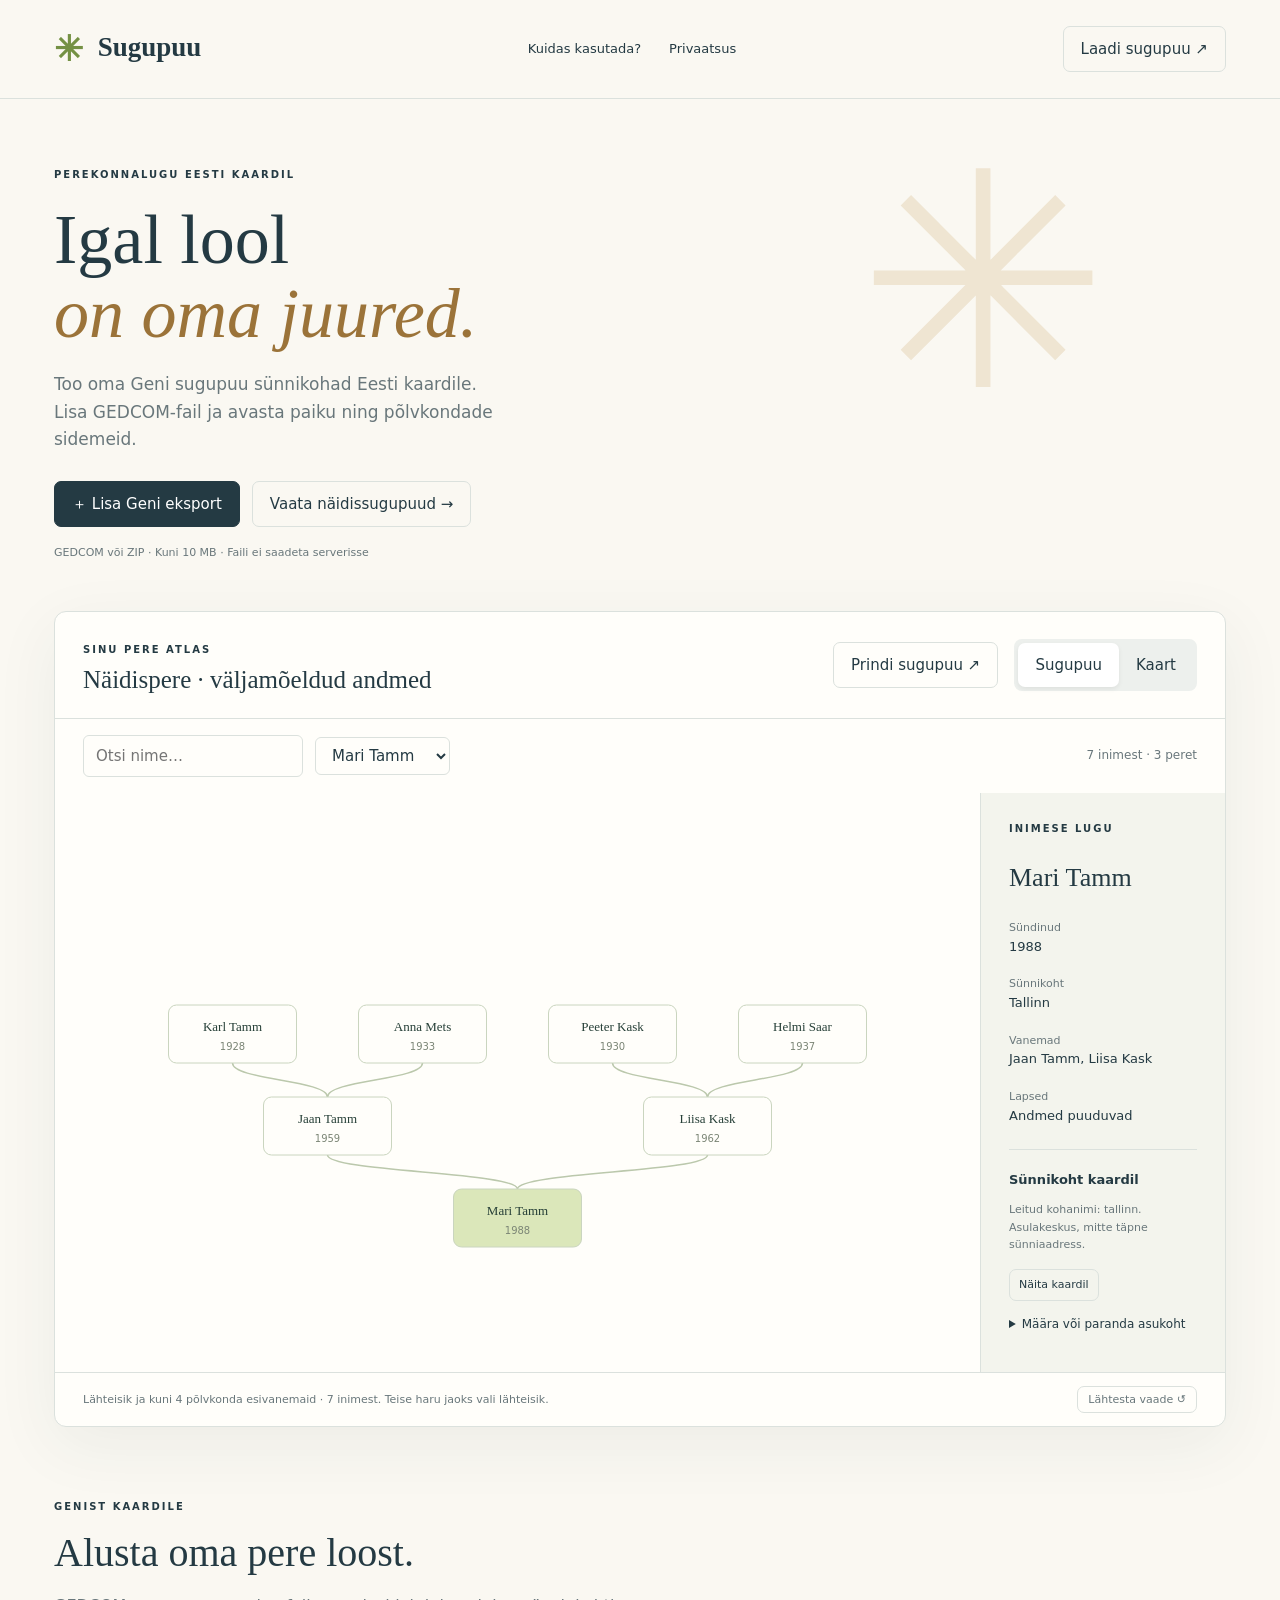
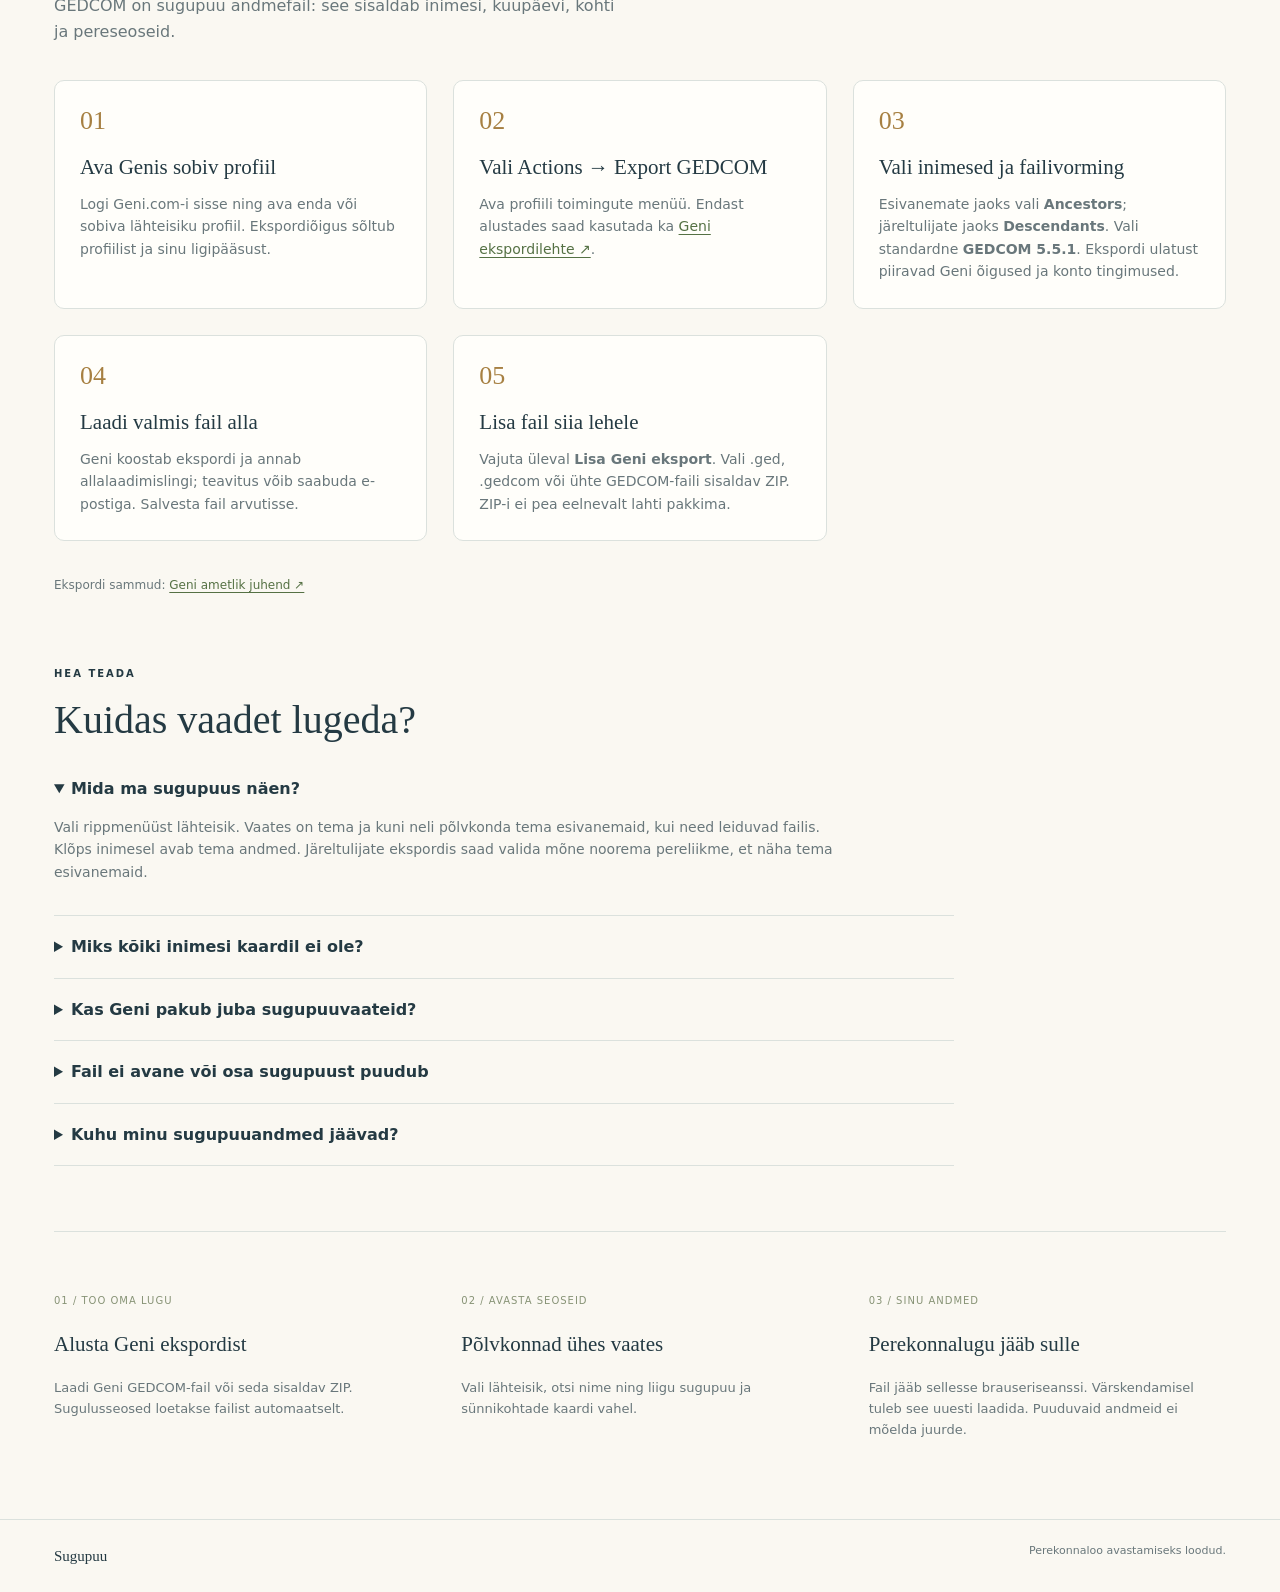
==== commit 3141c9f2: "Expand birthplace matching and explain or correct unmapped locations" ====
--- a/web/index.html
+++ b/web/index.html
@@ -1 +1 @@
-<!doctype html><html lang="et"><meta charset="utf-8"><meta name="viewport" content="width=device-width,initial-scale=1"><title>Sugupuu — sinu pere lugu</title><link rel="stylesheet" href="style.css"><body><header><a class="brand" href="."><span>✳</span> Sugupuu</a><nav><a href="#juhend">Kuidas kasutada?</a><a href="#andmed">Privaatsus</a></nav><button id="loadTop">Laadi sugupuu ↗</button></header><main><section class="intro"><div class="eyebrow">PEREKONNALUGU EESTI KAARDIL</div><h1>Igal lool<br><em>on oma juured.</em></h1><p>Too oma Geni sugupuu sünnikohad Eesti kaardile. Lisa GEDCOM-fail ja avasta paiku ning põlvkondade sidemeid.</p><div class="upload"><input type="file" id="file" accept=".ged,.gedcom,.zip" hidden><button class="primary" id="load">＋ Lisa Geni eksport</button><button id="demo">Vaata näidissugupuud →</button></div><small>GEDCOM või ZIP · Kuni 10 MB · Faili ei saadeta serverisse</small></section><section class="workspace"><div class="toolbar"><div><span class="eyebrow">SINU PERE ATLAS</span><h2 id="title">Näidispere sugupuu</h2></div><button id="printOpen" class="print-open">Prindi sugupuu ↗</button><div class="tabs"><button id="treeTab" class="active">Sugupuu</button><button id="mapTab">Kaart</button></div></div><div class="controls"><input id="search" placeholder="Otsi nime…" aria-label="Otsi nime"><select id="root" aria-label="Lähteisik"></select><span id="stats"></span></div><p id="status" role="status"></p><div class="canvas"><svg id="view" role="img" aria-label="Sugupuu visualiseering"></svg><aside id="detail"><div class="eyebrow">LÄHEMALT</div><h3>Vali inimene</h3><p>Klõpsa sugupuus kaardil, et näha inimese andmeid ja peresidemeid.</p></aside></div><div class="foot"><span id="legend">Jooned ühendavad vanemaid ja lapsi.</span><button id="reset">Lähtesta vaade ↺</button></div></section><section class="guide" id="juhend"><div class="guide-head"><div class="eyebrow">GENIST KAARDILE</div><h2>Alusta oma pere loost.</h2><p>GEDCOM on sugupuu andmefail: see sisaldab inimesi, kuupäevi, kohti ja pereseoseid.</p></div><ol class="steps"><li><h3>Ava Genis sobiv profiil</h3><p>Logi Geni.com-i sisse ning ava enda või sobiva lähteisiku profiil. Ekspordiõigus sõltub profiilist ja sinu ligipääsust.</p></li><li><h3>Vali Actions → Export GEDCOM</h3><p>Ava profiili toimingute menüü. Endast alustades saad kasutada ka <a href="https://www.geni.com/gedcom/export" target="_blank" rel="noopener noreferrer">Geni ekspordilehte ↗</a>.</p></li><li><h3>Vali inimesed ja failivorming</h3><p>Esivanemate jaoks vali <strong>Ancestors</strong>; järeltulijate jaoks <strong>Descendants</strong>. Vali standardne <strong>GEDCOM 5.5.1</strong>. Ekspordi ulatust piiravad Geni õigused ja konto tingimused.</p></li><li><h3>Laadi valmis fail alla</h3><p>Geni koostab ekspordi ja annab allalaadimislingi; teavitus võib saabuda e-postiga. Salvesta fail arvutisse.</p></li><li><h3>Lisa fail siia lehele</h3><p>Vajuta üleval <strong>Lisa Geni eksport</strong>. Vali .ged, .gedcom või ühte GEDCOM-faili sisaldav ZIP. ZIP-i ei pea eelnevalt lahti pakkima.</p></li></ol><p class="source">Ekspordi sammud: <a href="https://help.geni.com/hc/en-us/articles/229705167-How-can-I-export-my-GEDCOM" target="_blank" rel="noopener noreferrer">Geni ametlik juhend ↗</a></p></section><section class="faq"><div class="eyebrow">HEA TEADA</div><h2>Kuidas vaadet lugeda?</h2><details open><summary>Mida ma sugupuus näen?</summary><p>Vali rippmenüüst lähteisik. Vaates on tema ja kuni neli põlvkonda tema esivanemaid, kui need leiduvad failis. Klõps inimesel avab tema andmed. Järeltulijate ekspordis saad valida mõne noorema pereliikme, et näha tema esivanemaid.</p></details><details><summary>Miks kõiki inimesi kaardil ei ole?</summary><p>Kaart tunneb praegu piiratud hulka Eesti kohanimesid. Sünnikoht võib failist puududa või olla sõnastikule tundmatu. Kaardi kohal kuvatakse sobitamata kohad. Neile ei määrata väljamõeldud koordinaate; kaardipunktid tähistavad ligikaudseid asulakeskusi.</p></details><details><summary>Kas Geni pakub juba sugupuuvaateid?</summary><p>Jah. Geni võimaldab sugupuud vaadata ja hallata ning pakub ka kaardifunktsiooni. See leht on eraldiseisev ekspordifaili vaatur: saad uurida sünnikohti Eesti kaardil ning avada lihtsa esivanemate vaate ilma Geni kontoga ühendust loomata. Genis tehtud muudatuste nägemiseks ekspordi ja lisa uus fail.</p></details><details><summary>Fail ei avane või osa sugupuust puudub</summary><p>Kasuta GEDCOM-eksporti, mitte PDF-i ega kopeeritud aruannet. Faili ülempiir on 10 MB. ZIP peab sisaldama täpselt ühte .ged või .gedcom faili. Kui ZIP ei avane, paki see arvutis lahti ja vali .ged-fail. Geni ekspordipiirangud võivad tähendada, et kõiki sugulasi ei ole failis.</p></details><details id="andmed"><summary>Kuhu minu sugupuuandmed jäävad?</summary><p>Faili loetakse ainult selle lehe mälus sinu brauseris. Rakendus ei saada GEDCOM-i serverisse ega salvesta seda küpsistesse või brauseri püsimällu. Lehe värskendamisel tuleb fail uuesti valida. Ekspordifail ise jääb sinu arvutisse sinna, kuhu selle salvestasid. GitHub majutab veebilehte; lehe külastusele kehtivad GitHubi tavapärased logimisreeglid.</p></details></section><section class="notes"><div><span>01 / TOO OMA LUGU</span><h3>Alusta Geni ekspordist</h3><p>Laadi Geni GEDCOM-fail või seda sisaldav ZIP. Sugulusseosed loetakse failist automaatselt.</p></div><div><span>02 / AVASTA SEOSEID</span><h3>Põlvkonnad ühes vaates</h3><p>Vali lähteisik, otsi nime ning liigu sugupuu ja sünnikohtade kaardi vahel.</p></div><div><span>03 / SINU ANDMED</span><h3>Perekonnalugu jääb sulle</h3><p>Fail jääb sellesse brauseriseanssi. Värskendamisel tuleb see uuesti laadida. Puuduvaid andmeid ei mõelda juurde.</p></div></section><section id="printDialog" hidden aria-label="Prinditav sugupuu"><div class="print-tools"><div><h2>Sugupuu paberil</h2><p>Vali põlvkonnad ja paber. Prindiaknas saad valida „Salvesta PDF-ina”.</p></div><label>Põlvkondi <select id="printGenerations"><option value="3">3</option><option value="4" selected>4</option><option value="5">5</option></select></label><label>Paber <select id="printPaper"><option value="A4">A4 · horisontaalne</option><option value="A3" selected>A3 · horisontaalne</option></select></label><button id="printNow" class="primary">Prindi / salvesta PDF</button><button id="printClose">Sulge</button></div><p class="print-tip">Eelvaade näitab valitud lähteisiku esivanemaid. Suurema puu jaoks vali A3 või vähem põlvkondi. Prindiaknas kasuta horisontaalpaigutust, mahutamist lehele ja lülita brauseri päised-jalused välja. Paberit saab prindiaknas muuta.</p><article id="printSheet"></article></section></main><footer>Sugupuu <span>Perekonnaloo avastamiseks loodud.</span></footer><script src="app.js"></script></body></html>
+<!doctype html><html lang="et"><meta charset="utf-8"><meta name="viewport" content="width=device-width,initial-scale=1"><title>Sugupuu — sinu pere lugu</title><link rel="stylesheet" href="style.css"><body><header><a class="brand" href="."><span>✳</span> Sugupuu</a><nav><a href="#juhend">Kuidas kasutada?</a><a href="#andmed">Privaatsus</a></nav><button id="loadTop">Laadi sugupuu ↗</button></header><main><section class="intro"><div class="eyebrow">PEREKONNALUGU EESTI KAARDIL</div><h1>Igal lool<br><em>on oma juured.</em></h1><p>Too oma Geni sugupuu sünnikohad Eesti kaardile. Lisa GEDCOM-fail ja avasta paiku ning põlvkondade sidemeid.</p><div class="upload"><input type="file" id="file" accept=".ged,.gedcom,.zip" hidden><button class="primary" id="load">＋ Lisa Geni eksport</button><button id="demo">Vaata näidissugupuud →</button></div><small>GEDCOM või ZIP · Kuni 10 MB · Faili ei saadeta serverisse</small></section><section class="workspace"><div class="toolbar"><div><span class="eyebrow">SINU PERE ATLAS</span><h2 id="title">Näidispere sugupuu</h2></div><button id="printOpen" class="print-open">Prindi sugupuu ↗</button><div class="tabs"><button id="treeTab" class="active">Sugupuu</button><button id="mapTab">Kaart</button></div></div><div class="controls"><input id="search" placeholder="Otsi nime…" aria-label="Otsi nime"><select id="root" aria-label="Lähteisik"></select><span id="stats"></span></div><p id="status" role="status"></p><div class="canvas"><svg id="view" role="img" aria-label="Sugupuu visualiseering"></svg><aside id="detail"><div class="eyebrow">LÄHEMALT</div><h3>Vali inimene</h3><p>Klõpsa sugupuus kaardil, et näha inimese andmeid ja peresidemeid.</p></aside></div><div class="foot"><span id="legend">Jooned ühendavad vanemaid ja lapsi.</span><button id="reset">Lähtesta vaade ↺</button></div></section><section class="guide" id="juhend"><div class="guide-head"><div class="eyebrow">GENIST KAARDILE</div><h2>Alusta oma pere loost.</h2><p>GEDCOM on sugupuu andmefail: see sisaldab inimesi, kuupäevi, kohti ja pereseoseid.</p></div><ol class="steps"><li><h3>Ava Genis sobiv profiil</h3><p>Logi Geni.com-i sisse ning ava enda või sobiva lähteisiku profiil. Ekspordiõigus sõltub profiilist ja sinu ligipääsust.</p></li><li><h3>Vali Actions → Export GEDCOM</h3><p>Ava profiili toimingute menüü. Endast alustades saad kasutada ka <a href="https://www.geni.com/gedcom/export" target="_blank" rel="noopener noreferrer">Geni ekspordilehte ↗</a>.</p></li><li><h3>Vali inimesed ja failivorming</h3><p>Esivanemate jaoks vali <strong>Ancestors</strong>; järeltulijate jaoks <strong>Descendants</strong>. Vali standardne <strong>GEDCOM 5.5.1</strong>. Ekspordi ulatust piiravad Geni õigused ja konto tingimused.</p></li><li><h3>Laadi valmis fail alla</h3><p>Geni koostab ekspordi ja annab allalaadimislingi; teavitus võib saabuda e-postiga. Salvesta fail arvutisse.</p></li><li><h3>Lisa fail siia lehele</h3><p>Vajuta üleval <strong>Lisa Geni eksport</strong>. Vali .ged, .gedcom või ühte GEDCOM-faili sisaldav ZIP. ZIP-i ei pea eelnevalt lahti pakkima.</p></li></ol><p class="source">Ekspordi sammud: <a href="https://help.geni.com/hc/en-us/articles/229705167-How-can-I-export-my-GEDCOM" target="_blank" rel="noopener noreferrer">Geni ametlik juhend ↗</a></p></section><section class="faq"><div class="eyebrow">HEA TEADA</div><h2>Kuidas vaadet lugeda?</h2><details open><summary>Mida ma sugupuus näen?</summary><p>Vali rippmenüüst lähteisik. Vaates on tema ja kuni neli põlvkonda tema esivanemaid, kui need leiduvad failis. Klõps inimesel avab tema andmed. Järeltulijate ekspordis saad valida mõne noorema pereliikme, et näha tema esivanemaid.</p></details><details><summary>Miks kõiki inimesi kaardil ei ole?</summary><p>Kaart kasutab üle 400 Eesti kohanime ja ajaloolise nimekuju. Sünnikoht võib failist puududa või olla sõnastikule tundmatu. Kaardi kohal kuvatakse tuvastamata inimeste nimekiri. Klõpsa nimel ja ava „Määra või paranda asukoht”, et lisada teadaolevad koordinaadid. Parandus kehtib selles brauseriseansis. Neile ei määrata väljamõeldud koordinaate; kaardipunktid tähistavad ligikaudseid asulakeskusi.</p></details><details><summary>Kas Geni pakub juba sugupuuvaateid?</summary><p>Jah. Geni võimaldab sugupuud vaadata ja hallata ning pakub ka kaardifunktsiooni. See leht on eraldiseisev ekspordifaili vaatur: saad uurida sünnikohti Eesti kaardil ning avada lihtsa esivanemate vaate ilma Geni kontoga ühendust loomata. Genis tehtud muudatuste nägemiseks ekspordi ja lisa uus fail.</p></details><details><summary>Fail ei avane või osa sugupuust puudub</summary><p>Kasuta GEDCOM-eksporti, mitte PDF-i ega kopeeritud aruannet. Faili ülempiir on 10 MB. ZIP peab sisaldama täpselt ühte .ged või .gedcom faili. Kui ZIP ei avane, paki see arvutis lahti ja vali .ged-fail. Geni ekspordipiirangud võivad tähendada, et kõiki sugulasi ei ole failis.</p></details><details id="andmed"><summary>Kuhu minu sugupuuandmed jäävad?</summary><p>Faili loetakse ainult selle lehe mälus sinu brauseris. Rakendus ei saada GEDCOM-i serverisse ega salvesta seda küpsistesse või brauseri püsimällu. Lehe värskendamisel tuleb fail uuesti valida. Ekspordifail ise jääb sinu arvutisse sinna, kuhu selle salvestasid. GitHub majutab veebilehte; lehe külastusele kehtivad GitHubi tavapärased logimisreeglid.</p></details></section><section class="notes"><div><span>01 / TOO OMA LUGU</span><h3>Alusta Geni ekspordist</h3><p>Laadi Geni GEDCOM-fail või seda sisaldav ZIP. Sugulusseosed loetakse failist automaatselt.</p></div><div><span>02 / AVASTA SEOSEID</span><h3>Põlvkonnad ühes vaates</h3><p>Vali lähteisik, otsi nime ning liigu sugupuu ja sünnikohtade kaardi vahel.</p></div><div><span>03 / SINU ANDMED</span><h3>Perekonnalugu jääb sulle</h3><p>Fail jääb sellesse brauseriseanssi. Värskendamisel tuleb see uuesti laadida. Puuduvaid andmeid ei mõelda juurde.</p></div></section><section id="printDialog" hidden aria-label="Prinditav sugupuu"><div class="print-tools"><div><h2>Sugupuu paberil</h2><p>Vali põlvkonnad ja paber. Prindiaknas saad valida „Salvesta PDF-ina”.</p></div><label>Põlvkondi <select id="printGenerations"><option value="3">3</option><option value="4" selected>4</option><option value="5">5</option></select></label><label>Paber <select id="printPaper"><option value="A4">A4 · horisontaalne</option><option value="A3" selected>A3 · horisontaalne</option></select></label><button id="printNow" class="primary">Prindi / salvesta PDF</button><button id="printClose">Sulge</button></div><p class="print-tip">Eelvaade näitab valitud lähteisiku esivanemaid. Suurema puu jaoks vali A3 või vähem põlvkondi. Prindiaknas kasuta horisontaalpaigutust, mahutamist lehele ja lülita brauseri päised-jalused välja. Paberit saab prindiaknas muuta.</p><article id="printSheet"></article></section></main><footer>Sugupuu <span>Perekonnaloo avastamiseks loodud.</span></footer><script src="app.js"></script></body></html>
--- a/web/style.css
+++ b/web/style.css
@@ -7,3 +7,5 @@
 #printDialog[hidden]{display:none!important}#printDialog{position:fixed;inset:0;overflow:auto;background:#edece5;z-index:100;padding:28px 36px}#printSheet{background:#fffefa;border:1px solid #d9dece;padding:36px;margin:25px auto;max-width:1600px;color:#263d36;box-shadow:0 8px 40px #0001}#printSheet .print-kicker{text-align:center;letter-spacing:4px;font-size:11px;color:#82704d}#printSheet h1{font:normal 39px Georgia;text-align:center;margin:12px 0}#printSheet .print-subtitle{text-align:center;font-size:13px;color:#6a7468}#printSheet svg{height:auto;width:100%;display:block;margin:28px 0;touch-action:auto}#printSheet .print-footer{display:flex;justify-content:space-between;border-top:1px solid #d8ddcf;padding-top:12px;font-size:10px;color:#78806f}body.printing{overflow:hidden}
 @media(max-width:750px){.toolbar{flex-wrap:wrap}.print-open{margin:0;font-size:12px}#printDialog{padding:18px}#printSheet{padding:18px}#printSheet h1{font-size:28px}.print-tools{gap:10px}}
 @media print{@page{size:A3 landscape;margin:12mm}html,body{margin:0!important;padding:0!important;background:white!important}body>header,body>footer,main>section:not(#printDialog){display:none!important}main{max-width:none!important;margin:0!important;padding:0!important}#printDialog{display:block!important;position:static!important;background:white!important;padding:0!important;overflow:visible!important}#printDialog[hidden]{display:none!important}.print-tools,.print-tip{display:none!important}#printSheet{padding:0!important;margin:0!important;border:0!important;box-shadow:none!important;max-width:none!important;break-inside:avoid;background:white!important;print-color-adjust:exact;-webkit-print-color-adjust:exact}#printSheet h1{font-size:22pt;margin:3mm 0}#printSheet .print-kicker{font-size:8pt}#printSheet .print-subtitle{font-size:9pt}#printSheet svg{max-height:210mm;margin:5mm auto;width:100%}#printSheet .print-footer{font-size:7pt}body.printing{overflow:visible}}
+
+.geo-detail{border-top:1px solid var(--line);margin-top:22px;padding-top:12px}.geo-detail h4{font-size:13px;margin:8px 0}.geo-detail p{font-size:11px;line-height:1.6}.geo-detail button{font-size:11px;padding:6px 9px;margin:4px 0}.geo-detail summary{cursor:pointer;font-size:12px;margin:10px 0}.geo-detail label{font-size:11px;display:block;margin-top:8px}.geo-detail input{width:100%;border:1px solid var(--line);border-radius:4px;padding:6px}.missing-person{font-size:11px;padding:4px 8px;margin:4px;border-color:#e1d4bb;text-align:left}#status{max-height:140px;overflow:auto}.canvas aside{overflow:auto;max-height:650px}
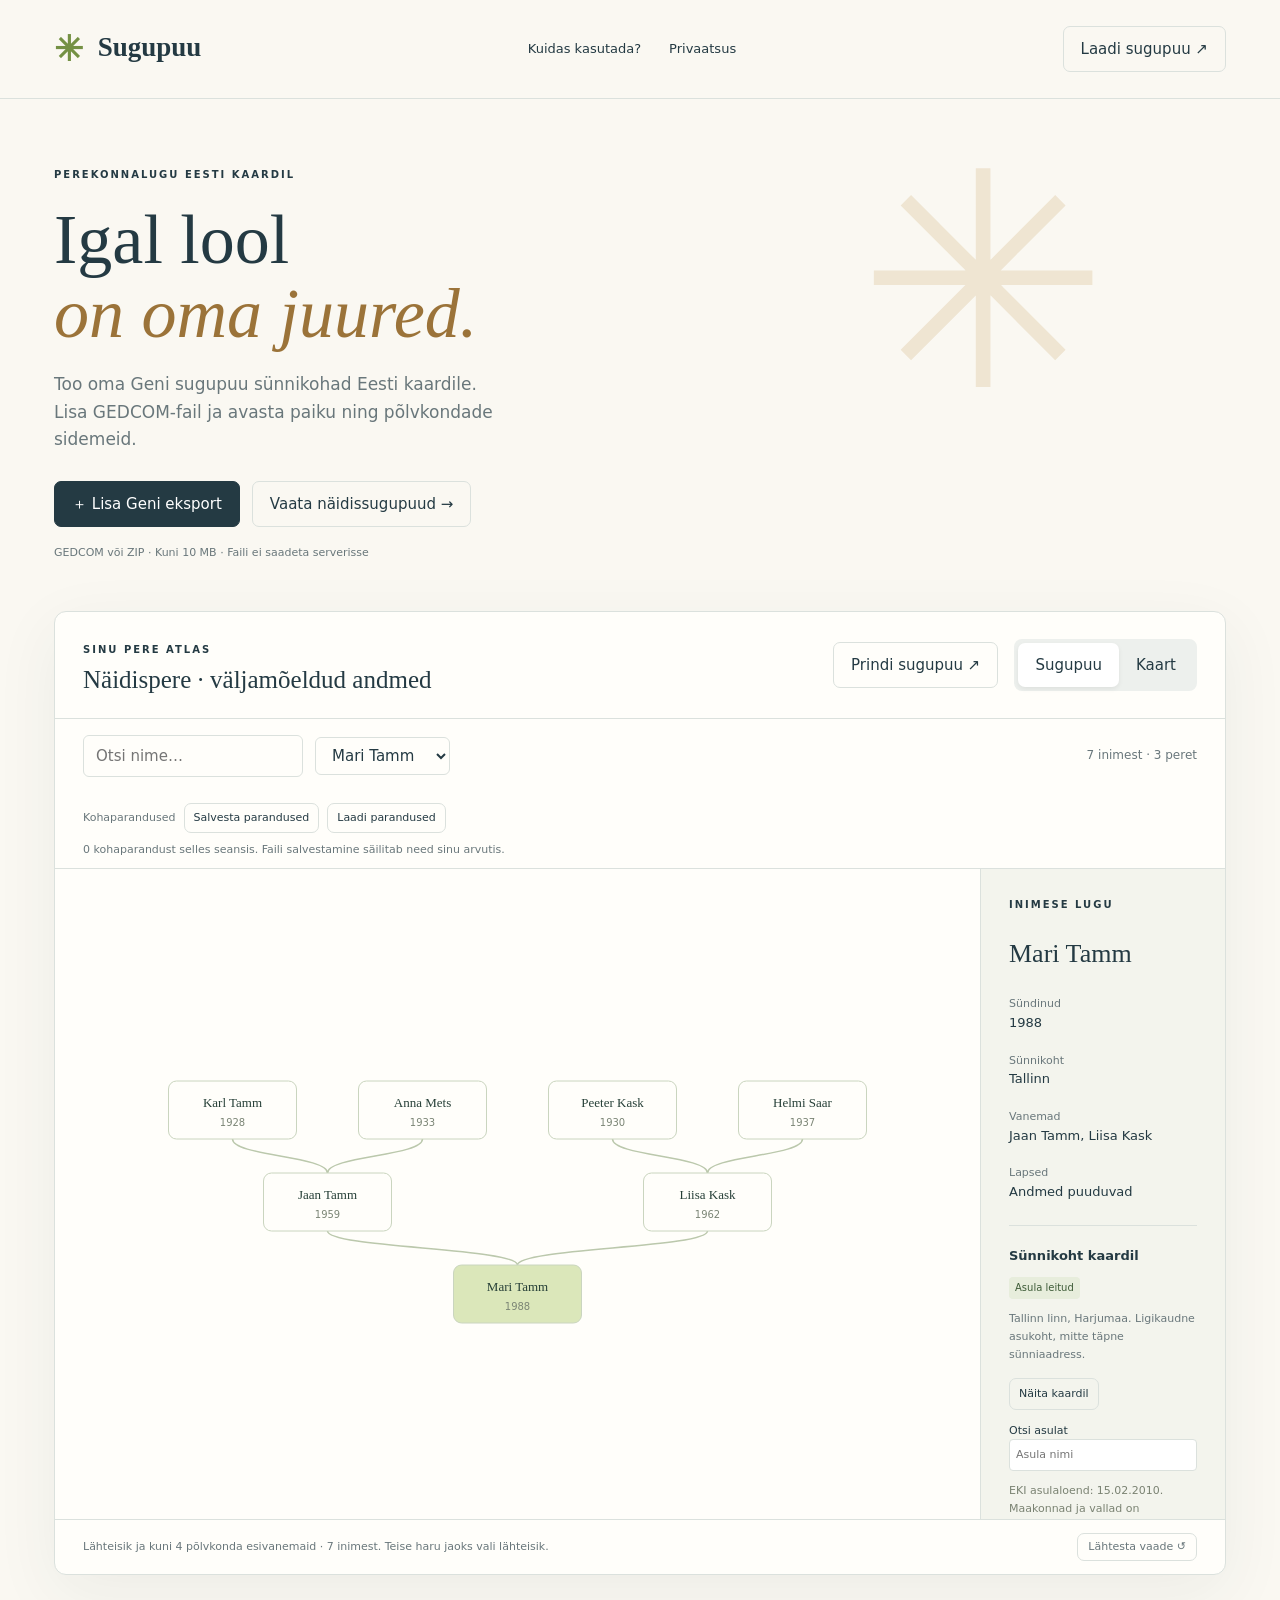
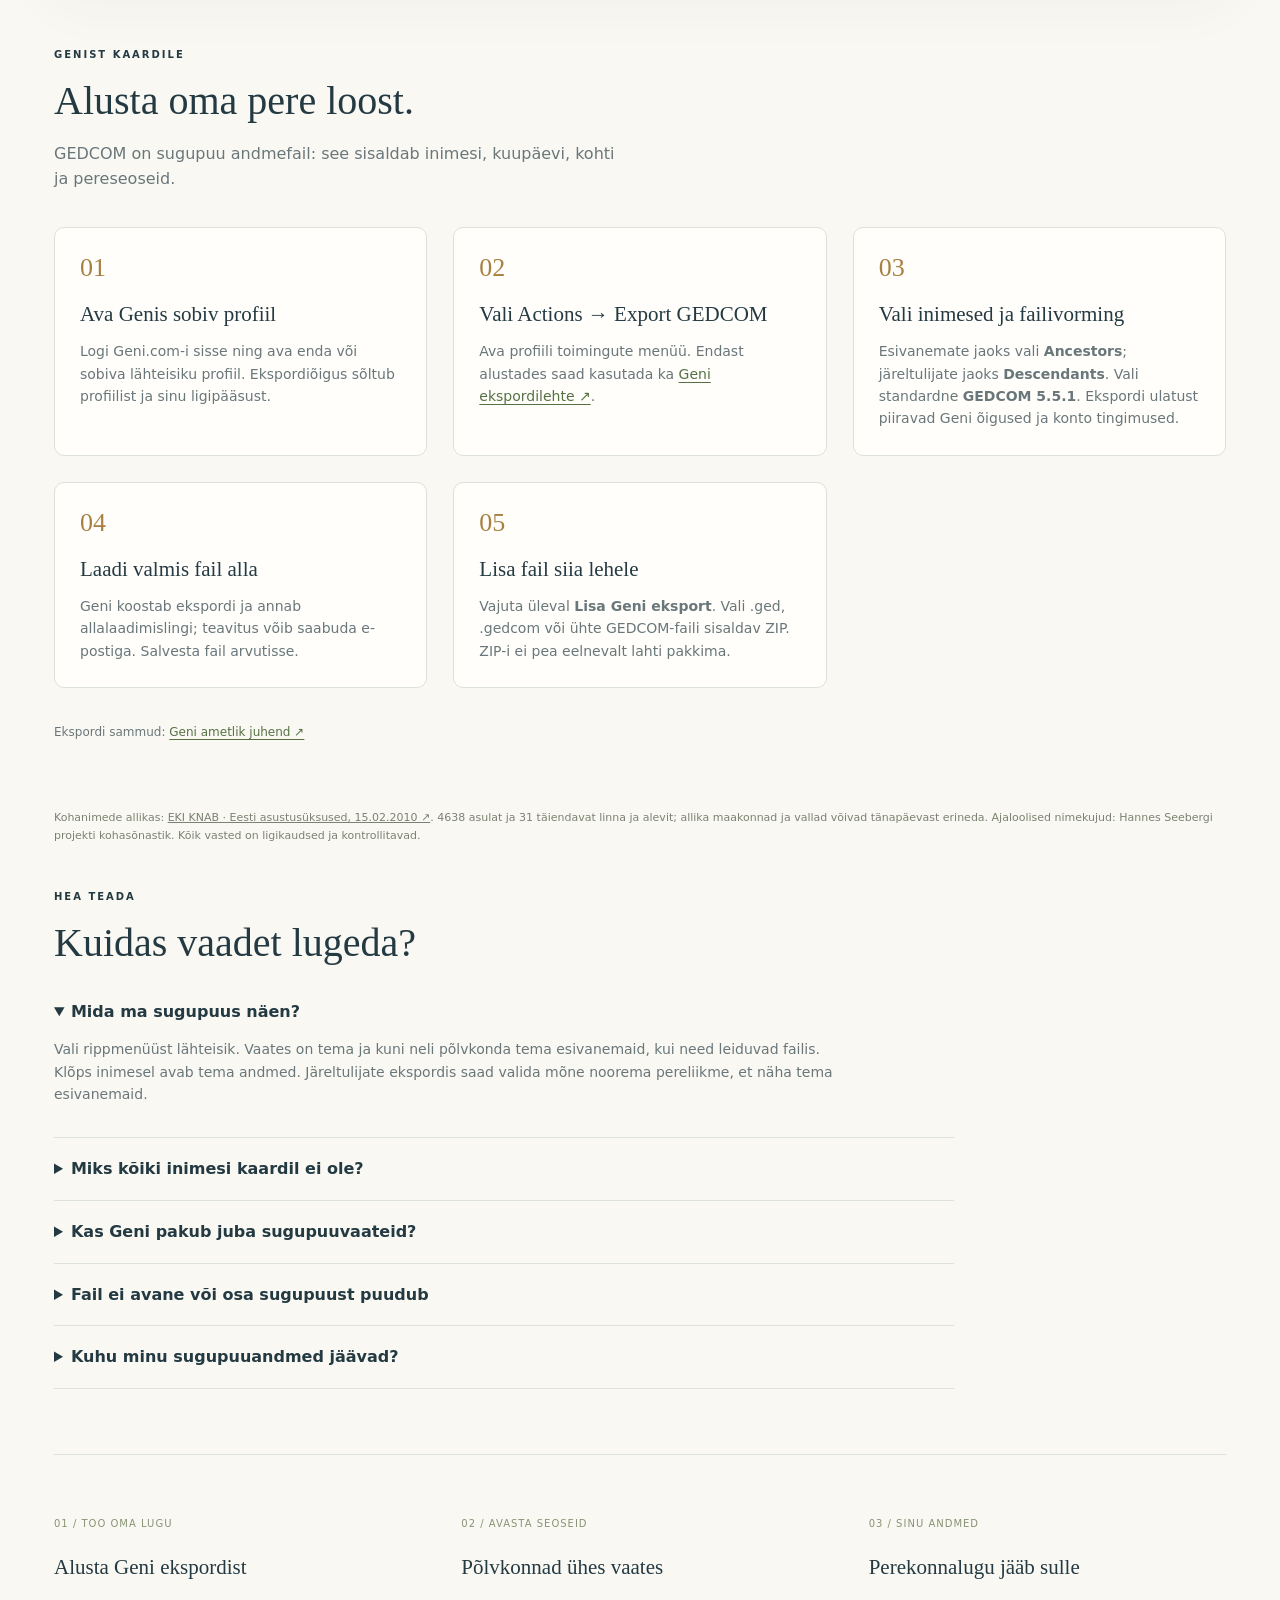
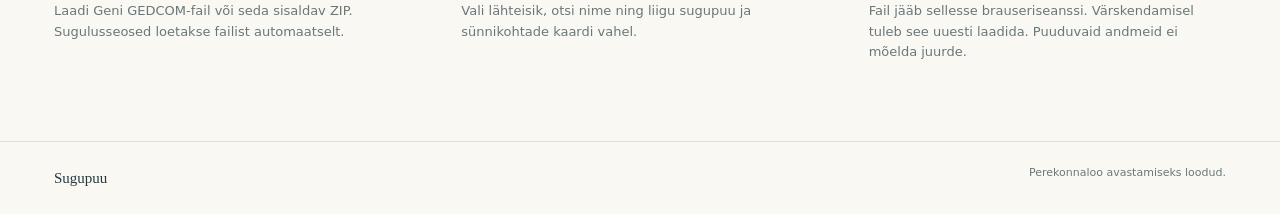
==== commit 414c5647: "Add Estonia settlement dataset, ambiguous-place selection and correction files" ====
--- a/web/index.html
+++ b/web/index.html
@@ -1 +1 @@
-<!doctype html><html lang="et"><meta charset="utf-8"><meta name="viewport" content="width=device-width,initial-scale=1"><title>Sugupuu — sinu pere lugu</title><link rel="stylesheet" href="style.css"><body><header><a class="brand" href="."><span>✳</span> Sugupuu</a><nav><a href="#juhend">Kuidas kasutada?</a><a href="#andmed">Privaatsus</a></nav><button id="loadTop">Laadi sugupuu ↗</button></header><main><section class="intro"><div class="eyebrow">PEREKONNALUGU EESTI KAARDIL</div><h1>Igal lool<br><em>on oma juured.</em></h1><p>Too oma Geni sugupuu sünnikohad Eesti kaardile. Lisa GEDCOM-fail ja avasta paiku ning põlvkondade sidemeid.</p><div class="upload"><input type="file" id="file" accept=".ged,.gedcom,.zip" hidden><button class="primary" id="load">＋ Lisa Geni eksport</button><button id="demo">Vaata näidissugupuud →</button></div><small>GEDCOM või ZIP · Kuni 10 MB · Faili ei saadeta serverisse</small></section><section class="workspace"><div class="toolbar"><div><span class="eyebrow">SINU PERE ATLAS</span><h2 id="title">Näidispere sugupuu</h2></div><button id="printOpen" class="print-open">Prindi sugupuu ↗</button><div class="tabs"><button id="treeTab" class="active">Sugupuu</button><button id="mapTab">Kaart</button></div></div><div class="controls"><input id="search" placeholder="Otsi nime…" aria-label="Otsi nime"><select id="root" aria-label="Lähteisik"></select><span id="stats"></span></div><p id="status" role="status"></p><div class="canvas"><svg id="view" role="img" aria-label="Sugupuu visualiseering"></svg><aside id="detail"><div class="eyebrow">LÄHEMALT</div><h3>Vali inimene</h3><p>Klõpsa sugupuus kaardil, et näha inimese andmeid ja peresidemeid.</p></aside></div><div class="foot"><span id="legend">Jooned ühendavad vanemaid ja lapsi.</span><button id="reset">Lähtesta vaade ↺</button></div></section><section class="guide" id="juhend"><div class="guide-head"><div class="eyebrow">GENIST KAARDILE</div><h2>Alusta oma pere loost.</h2><p>GEDCOM on sugupuu andmefail: see sisaldab inimesi, kuupäevi, kohti ja pereseoseid.</p></div><ol class="steps"><li><h3>Ava Genis sobiv profiil</h3><p>Logi Geni.com-i sisse ning ava enda või sobiva lähteisiku profiil. Ekspordiõigus sõltub profiilist ja sinu ligipääsust.</p></li><li><h3>Vali Actions → Export GEDCOM</h3><p>Ava profiili toimingute menüü. Endast alustades saad kasutada ka <a href="https://www.geni.com/gedcom/export" target="_blank" rel="noopener noreferrer">Geni ekspordilehte ↗</a>.</p></li><li><h3>Vali inimesed ja failivorming</h3><p>Esivanemate jaoks vali <strong>Ancestors</strong>; järeltulijate jaoks <strong>Descendants</strong>. Vali standardne <strong>GEDCOM 5.5.1</strong>. Ekspordi ulatust piiravad Geni õigused ja konto tingimused.</p></li><li><h3>Laadi valmis fail alla</h3><p>Geni koostab ekspordi ja annab allalaadimislingi; teavitus võib saabuda e-postiga. Salvesta fail arvutisse.</p></li><li><h3>Lisa fail siia lehele</h3><p>Vajuta üleval <strong>Lisa Geni eksport</strong>. Vali .ged, .gedcom või ühte GEDCOM-faili sisaldav ZIP. ZIP-i ei pea eelnevalt lahti pakkima.</p></li></ol><p class="source">Ekspordi sammud: <a href="https://help.geni.com/hc/en-us/articles/229705167-How-can-I-export-my-GEDCOM" target="_blank" rel="noopener noreferrer">Geni ametlik juhend ↗</a></p></section><section class="faq"><div class="eyebrow">HEA TEADA</div><h2>Kuidas vaadet lugeda?</h2><details open><summary>Mida ma sugupuus näen?</summary><p>Vali rippmenüüst lähteisik. Vaates on tema ja kuni neli põlvkonda tema esivanemaid, kui need leiduvad failis. Klõps inimesel avab tema andmed. Järeltulijate ekspordis saad valida mõne noorema pereliikme, et näha tema esivanemaid.</p></details><details><summary>Miks kõiki inimesi kaardil ei ole?</summary><p>Kaart kasutab üle 400 Eesti kohanime ja ajaloolise nimekuju. Sünnikoht võib failist puududa või olla sõnastikule tundmatu. Kaardi kohal kuvatakse tuvastamata inimeste nimekiri. Klõpsa nimel ja ava „Määra või paranda asukoht”, et lisada teadaolevad koordinaadid. Parandus kehtib selles brauseriseansis. Neile ei määrata väljamõeldud koordinaate; kaardipunktid tähistavad ligikaudseid asulakeskusi.</p></details><details><summary>Kas Geni pakub juba sugupuuvaateid?</summary><p>Jah. Geni võimaldab sugupuud vaadata ja hallata ning pakub ka kaardifunktsiooni. See leht on eraldiseisev ekspordifaili vaatur: saad uurida sünnikohti Eesti kaardil ning avada lihtsa esivanemate vaate ilma Geni kontoga ühendust loomata. Genis tehtud muudatuste nägemiseks ekspordi ja lisa uus fail.</p></details><details><summary>Fail ei avane või osa sugupuust puudub</summary><p>Kasuta GEDCOM-eksporti, mitte PDF-i ega kopeeritud aruannet. Faili ülempiir on 10 MB. ZIP peab sisaldama täpselt ühte .ged või .gedcom faili. Kui ZIP ei avane, paki see arvutis lahti ja vali .ged-fail. Geni ekspordipiirangud võivad tähendada, et kõiki sugulasi ei ole failis.</p></details><details id="andmed"><summary>Kuhu minu sugupuuandmed jäävad?</summary><p>Faili loetakse ainult selle lehe mälus sinu brauseris. Rakendus ei saada GEDCOM-i serverisse ega salvesta seda küpsistesse või brauseri püsimällu. Lehe värskendamisel tuleb fail uuesti valida. Ekspordifail ise jääb sinu arvutisse sinna, kuhu selle salvestasid. GitHub majutab veebilehte; lehe külastusele kehtivad GitHubi tavapärased logimisreeglid.</p></details></section><section class="notes"><div><span>01 / TOO OMA LUGU</span><h3>Alusta Geni ekspordist</h3><p>Laadi Geni GEDCOM-fail või seda sisaldav ZIP. Sugulusseosed loetakse failist automaatselt.</p></div><div><span>02 / AVASTA SEOSEID</span><h3>Põlvkonnad ühes vaates</h3><p>Vali lähteisik, otsi nime ning liigu sugupuu ja sünnikohtade kaardi vahel.</p></div><div><span>03 / SINU ANDMED</span><h3>Perekonnalugu jääb sulle</h3><p>Fail jääb sellesse brauseriseanssi. Värskendamisel tuleb see uuesti laadida. Puuduvaid andmeid ei mõelda juurde.</p></div></section><section id="printDialog" hidden aria-label="Prinditav sugupuu"><div class="print-tools"><div><h2>Sugupuu paberil</h2><p>Vali põlvkonnad ja paber. Prindiaknas saad valida „Salvesta PDF-ina”.</p></div><label>Põlvkondi <select id="printGenerations"><option value="3">3</option><option value="4" selected>4</option><option value="5">5</option></select></label><label>Paber <select id="printPaper"><option value="A4">A4 · horisontaalne</option><option value="A3" selected>A3 · horisontaalne</option></select></label><button id="printNow" class="primary">Prindi / salvesta PDF</button><button id="printClose">Sulge</button></div><p class="print-tip">Eelvaade näitab valitud lähteisiku esivanemaid. Suurema puu jaoks vali A3 või vähem põlvkondi. Prindiaknas kasuta horisontaalpaigutust, mahutamist lehele ja lülita brauseri päised-jalused välja. Paberit saab prindiaknas muuta.</p><article id="printSheet"></article></section></main><footer>Sugupuu <span>Perekonnaloo avastamiseks loodud.</span></footer><script src="app.js"></script></body></html>
+<!doctype html><html lang="et"><meta charset="utf-8"><meta name="viewport" content="width=device-width,initial-scale=1"><title>Sugupuu — sinu pere lugu</title><link rel="stylesheet" href="style.css"><body><header><a class="brand" href="."><span>✳</span> Sugupuu</a><nav><a href="#juhend">Kuidas kasutada?</a><a href="#andmed">Privaatsus</a></nav><button id="loadTop">Laadi sugupuu ↗</button></header><main><section class="intro"><div class="eyebrow">PEREKONNALUGU EESTI KAARDIL</div><h1>Igal lool<br><em>on oma juured.</em></h1><p>Too oma Geni sugupuu sünnikohad Eesti kaardile. Lisa GEDCOM-fail ja avasta paiku ning põlvkondade sidemeid.</p><div class="upload"><input type="file" id="file" accept=".ged,.gedcom,.zip" hidden><button class="primary" id="load">＋ Lisa Geni eksport</button><button id="demo">Vaata näidissugupuud →</button></div><small>GEDCOM või ZIP · Kuni 10 MB · Faili ei saadeta serverisse</small></section><section class="workspace"><div class="toolbar"><div><span class="eyebrow">SINU PERE ATLAS</span><h2 id="title">Näidispere sugupuu</h2></div><button id="printOpen" class="print-open">Prindi sugupuu ↗</button><div class="tabs"><button id="treeTab" class="active">Sugupuu</button><button id="mapTab">Kaart</button></div></div><div class="controls"><input id="search" placeholder="Otsi nime…" aria-label="Otsi nime"><select id="root" aria-label="Lähteisik"></select><span id="stats"></span></div><p id="status" role="status"></p><div class="correction-tools"><span>Kohaparandused</span><button id="exportCorrections">Salvesta parandused</button><button id="importCorrections">Laadi parandused</button><input id="correctionFile" type="file" accept=".json,application/json" hidden><small id="correctionStatus" role="status"></small></div><div class="canvas"><svg id="view" role="img" aria-label="Sugupuu visualiseering"></svg><aside id="detail"><div class="eyebrow">LÄHEMALT</div><h3>Vali inimene</h3><p>Klõpsa sugupuus kaardil, et näha inimese andmeid ja peresidemeid.</p></aside></div><div class="foot"><span id="legend">Jooned ühendavad vanemaid ja lapsi.</span><button id="reset">Lähtesta vaade ↺</button></div></section><section class="guide" id="juhend"><div class="guide-head"><div class="eyebrow">GENIST KAARDILE</div><h2>Alusta oma pere loost.</h2><p>GEDCOM on sugupuu andmefail: see sisaldab inimesi, kuupäevi, kohti ja pereseoseid.</p></div><ol class="steps"><li><h3>Ava Genis sobiv profiil</h3><p>Logi Geni.com-i sisse ning ava enda või sobiva lähteisiku profiil. Ekspordiõigus sõltub profiilist ja sinu ligipääsust.</p></li><li><h3>Vali Actions → Export GEDCOM</h3><p>Ava profiili toimingute menüü. Endast alustades saad kasutada ka <a href="https://www.geni.com/gedcom/export" target="_blank" rel="noopener noreferrer">Geni ekspordilehte ↗</a>.</p></li><li><h3>Vali inimesed ja failivorming</h3><p>Esivanemate jaoks vali <strong>Ancestors</strong>; järeltulijate jaoks <strong>Descendants</strong>. Vali standardne <strong>GEDCOM 5.5.1</strong>. Ekspordi ulatust piiravad Geni õigused ja konto tingimused.</p></li><li><h3>Laadi valmis fail alla</h3><p>Geni koostab ekspordi ja annab allalaadimislingi; teavitus võib saabuda e-postiga. Salvesta fail arvutisse.</p></li><li><h3>Lisa fail siia lehele</h3><p>Vajuta üleval <strong>Lisa Geni eksport</strong>. Vali .ged, .gedcom või ühte GEDCOM-faili sisaldav ZIP. ZIP-i ei pea eelnevalt lahti pakkima.</p></li></ol><p class="source">Ekspordi sammud: <a href="https://help.geni.com/hc/en-us/articles/229705167-How-can-I-export-my-GEDCOM" target="_blank" rel="noopener noreferrer">Geni ametlik juhend ↗</a></p></section><p class="geo-data-note">Kohanimede allikas: <a href="https://arhiiv.eki.ee/knn/amas_aj.htm" target="_blank" rel="noopener noreferrer">EKI KNAB · Eesti asustusüksused, 15.02.2010 ↗</a>. 4638 asulat ja 31 täiendavat linna ja alevit; allika maakonnad ja vallad võivad tänapäevast erineda. Ajaloolised nimekujud: Hannes Seebergi projekti kohasõnastik. Kõik vasted on ligikaudsed ja kontrollitavad.</p><section class="faq"><div class="eyebrow">HEA TEADA</div><h2>Kuidas vaadet lugeda?</h2><details open><summary>Mida ma sugupuus näen?</summary><p>Vali rippmenüüst lähteisik. Vaates on tema ja kuni neli põlvkonda tema esivanemaid, kui need leiduvad failis. Klõps inimesel avab tema andmed. Järeltulijate ekspordis saad valida mõne noorema pereliikme, et näha tema esivanemaid.</p></details><details><summary>Miks kõiki inimesi kaardil ei ole?</summary><p>Kaart kasutab EKI 2010. aasta loendist 4638 Eesti asulat, 31 täiendavat linna ja alevit ning ajalooliste nimede sõnastikku. Piirkonnad on allika ajastust. Sama nimega asulaid eristatakse aadressis oleva valla või maakonna järgi; ebaselge vaste puhul tuleb koht ise valida. Sünnikoht võib failist puududa või olla sõnastikule tundmatu. Kaardi kohal kuvatakse tuvastamata inimeste nimekiri. Klõpsa nimel ja ava „Määra või paranda asukoht”, et lisada teadaolevad koordinaadid. Parandus kehtib selles brauseriseansis. Selle säilitamiseks vajuta „Salvesta parandused” ja lisa saadud JSON-fail järgmisel korral nupuga „Laadi parandused”. See fail sisaldab kohatekste ja koordinaate; hoia seda nagu oma sugupuuandmeid. Neile ei määrata väljamõeldud koordinaate; kaardipunktid tähistavad ligikaudseid asulakeskusi.</p></details><details><summary>Kas Geni pakub juba sugupuuvaateid?</summary><p>Jah. Geni võimaldab sugupuud vaadata ja hallata ning pakub ka kaardifunktsiooni. See leht on eraldiseisev ekspordifaili vaatur: saad uurida sünnikohti Eesti kaardil ning avada lihtsa esivanemate vaate ilma Geni kontoga ühendust loomata. Genis tehtud muudatuste nägemiseks ekspordi ja lisa uus fail.</p></details><details><summary>Fail ei avane või osa sugupuust puudub</summary><p>Kasuta GEDCOM-eksporti, mitte PDF-i ega kopeeritud aruannet. Faili ülempiir on 10 MB. ZIP peab sisaldama täpselt ühte .ged või .gedcom faili. Kui ZIP ei avane, paki see arvutis lahti ja vali .ged-fail. Geni ekspordipiirangud võivad tähendada, et kõiki sugulasi ei ole failis.</p></details><details id="andmed"><summary>Kuhu minu sugupuuandmed jäävad?</summary><p>Faili loetakse ainult selle lehe mälus sinu brauseris. Rakendus ei saada GEDCOM-i serverisse ega salvesta seda küpsistesse või brauseri püsimällu. Lehe värskendamisel tuleb fail uuesti valida. Ekspordifail ise jääb sinu arvutisse sinna, kuhu selle salvestasid. GitHub majutab veebilehte; lehe külastusele kehtivad GitHubi tavapärased logimisreeglid.</p></details></section><section class="notes"><div><span>01 / TOO OMA LUGU</span><h3>Alusta Geni ekspordist</h3><p>Laadi Geni GEDCOM-fail või seda sisaldav ZIP. Sugulusseosed loetakse failist automaatselt.</p></div><div><span>02 / AVASTA SEOSEID</span><h3>Põlvkonnad ühes vaates</h3><p>Vali lähteisik, otsi nime ning liigu sugupuu ja sünnikohtade kaardi vahel.</p></div><div><span>03 / SINU ANDMED</span><h3>Perekonnalugu jääb sulle</h3><p>Fail jääb sellesse brauseriseanssi. Värskendamisel tuleb see uuesti laadida. Puuduvaid andmeid ei mõelda juurde.</p></div></section><section id="printDialog" hidden aria-label="Prinditav sugupuu"><div class="print-tools"><div><h2>Sugupuu paberil</h2><p>Vali põlvkonnad ja paber. Prindiaknas saad valida „Salvesta PDF-ina”.</p></div><label>Põlvkondi <select id="printGenerations"><option value="3">3</option><option value="4" selected>4</option><option value="5">5</option></select></label><label>Paber <select id="printPaper"><option value="A4">A4 · horisontaalne</option><option value="A3" selected>A3 · horisontaalne</option></select></label><button id="printNow" class="primary">Prindi / salvesta PDF</button><button id="printClose">Sulge</button></div><p class="print-tip">Eelvaade näitab valitud lähteisiku esivanemaid. Suurema puu jaoks vali A3 või vähem põlvkondi. Prindiaknas kasuta horisontaalpaigutust, mahutamist lehele ja lülita brauseri päised-jalused välja. Paberit saab prindiaknas muuta.</p><article id="printSheet"></article></section></main><footer>Sugupuu <span>Perekonnaloo avastamiseks loodud.</span></footer><script src="app.js"></script></body></html>
--- a/web/style.css
+++ b/web/style.css
@@ -9,3 +9,5 @@
 @media print{@page{size:A3 landscape;margin:12mm}html,body{margin:0!important;padding:0!important;background:white!important}body>header,body>footer,main>section:not(#printDialog){display:none!important}main{max-width:none!important;margin:0!important;padding:0!important}#printDialog{display:block!important;position:static!important;background:white!important;padding:0!important;overflow:visible!important}#printDialog[hidden]{display:none!important}.print-tools,.print-tip{display:none!important}#printSheet{padding:0!important;margin:0!important;border:0!important;box-shadow:none!important;max-width:none!important;break-inside:avoid;background:white!important;print-color-adjust:exact;-webkit-print-color-adjust:exact}#printSheet h1{font-size:22pt;margin:3mm 0}#printSheet .print-kicker{font-size:8pt}#printSheet .print-subtitle{font-size:9pt}#printSheet svg{max-height:210mm;margin:5mm auto;width:100%}#printSheet .print-footer{font-size:7pt}body.printing{overflow:visible}}
 
 .geo-detail{border-top:1px solid var(--line);margin-top:22px;padding-top:12px}.geo-detail h4{font-size:13px;margin:8px 0}.geo-detail p{font-size:11px;line-height:1.6}.geo-detail button{font-size:11px;padding:6px 9px;margin:4px 0}.geo-detail summary{cursor:pointer;font-size:12px;margin:10px 0}.geo-detail label{font-size:11px;display:block;margin-top:8px}.geo-detail input{width:100%;border:1px solid var(--line);border-radius:4px;padding:6px}.missing-person{font-size:11px;padding:4px 8px;margin:4px;border-color:#e1d4bb;text-align:left}#status{max-height:140px;overflow:auto}.canvas aside{overflow:auto;max-height:650px}
+
+.geo-badge{display:inline-block;font-size:10px;line-height:1.4;border-radius:4px;padding:4px 6px;background:#e7eddc;color:#3d5b37}.geo-region{background:#f3e8cb;color:#80602c}.geo-unknown,.geo-ambiguous,.geo-missing{background:#f4e0d6;color:#8a4e37}.geo-candidate{display:block;width:100%;text-align:left;font-size:11px!important;line-height:1.5}.geo-source,.geo-data-note{font-size:11px!important;color:#7a8272}.geo-data-note{margin:20px 0}.geo-data-note a{color:inherit}.correction-tools{padding:10px 28px;border-bottom:1px solid var(--line);display:flex;gap:8px;flex-wrap:wrap;align-items:center}.correction-tools>span{font-size:11px;color:var(--muted)}.correction-tools button{font-size:11px;padding:5px 9px}.correction-tools small{width:100%}#geoCandidates,#geoLookupResults{max-height:240px;overflow:auto}
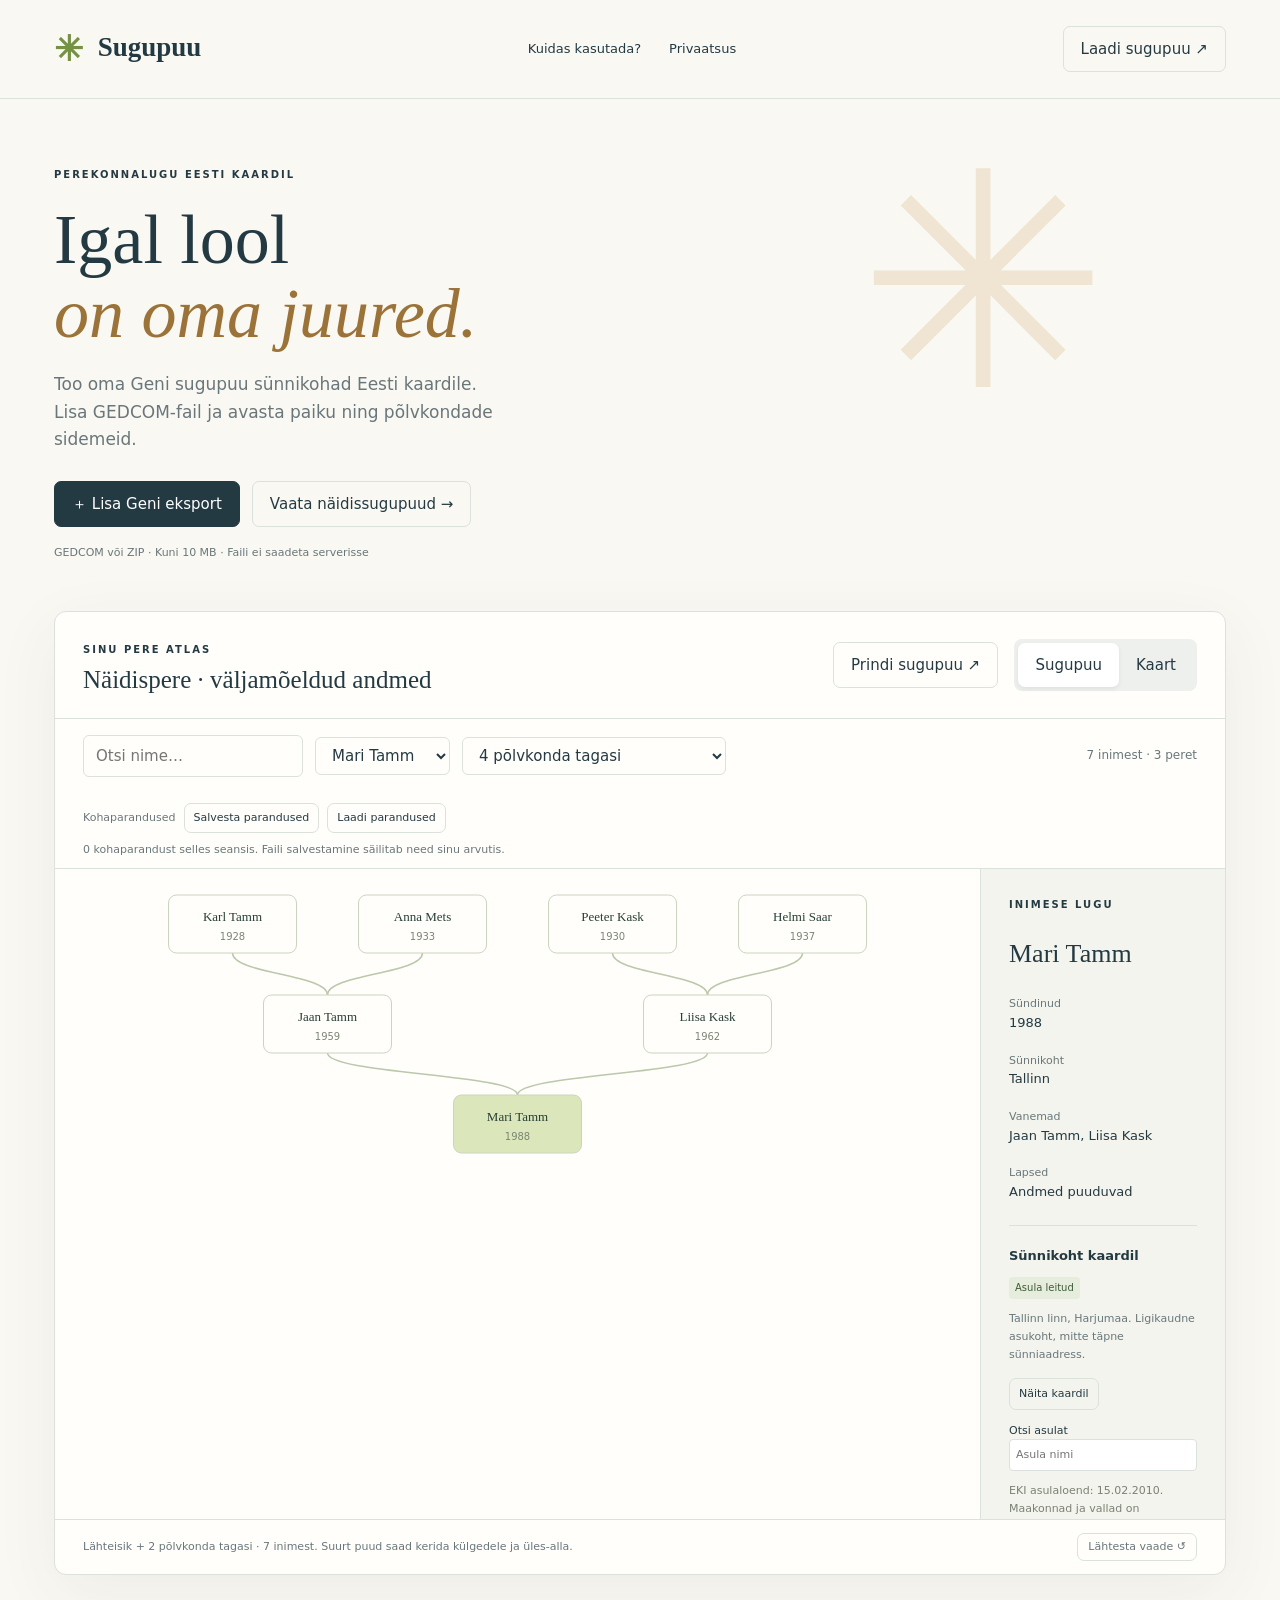
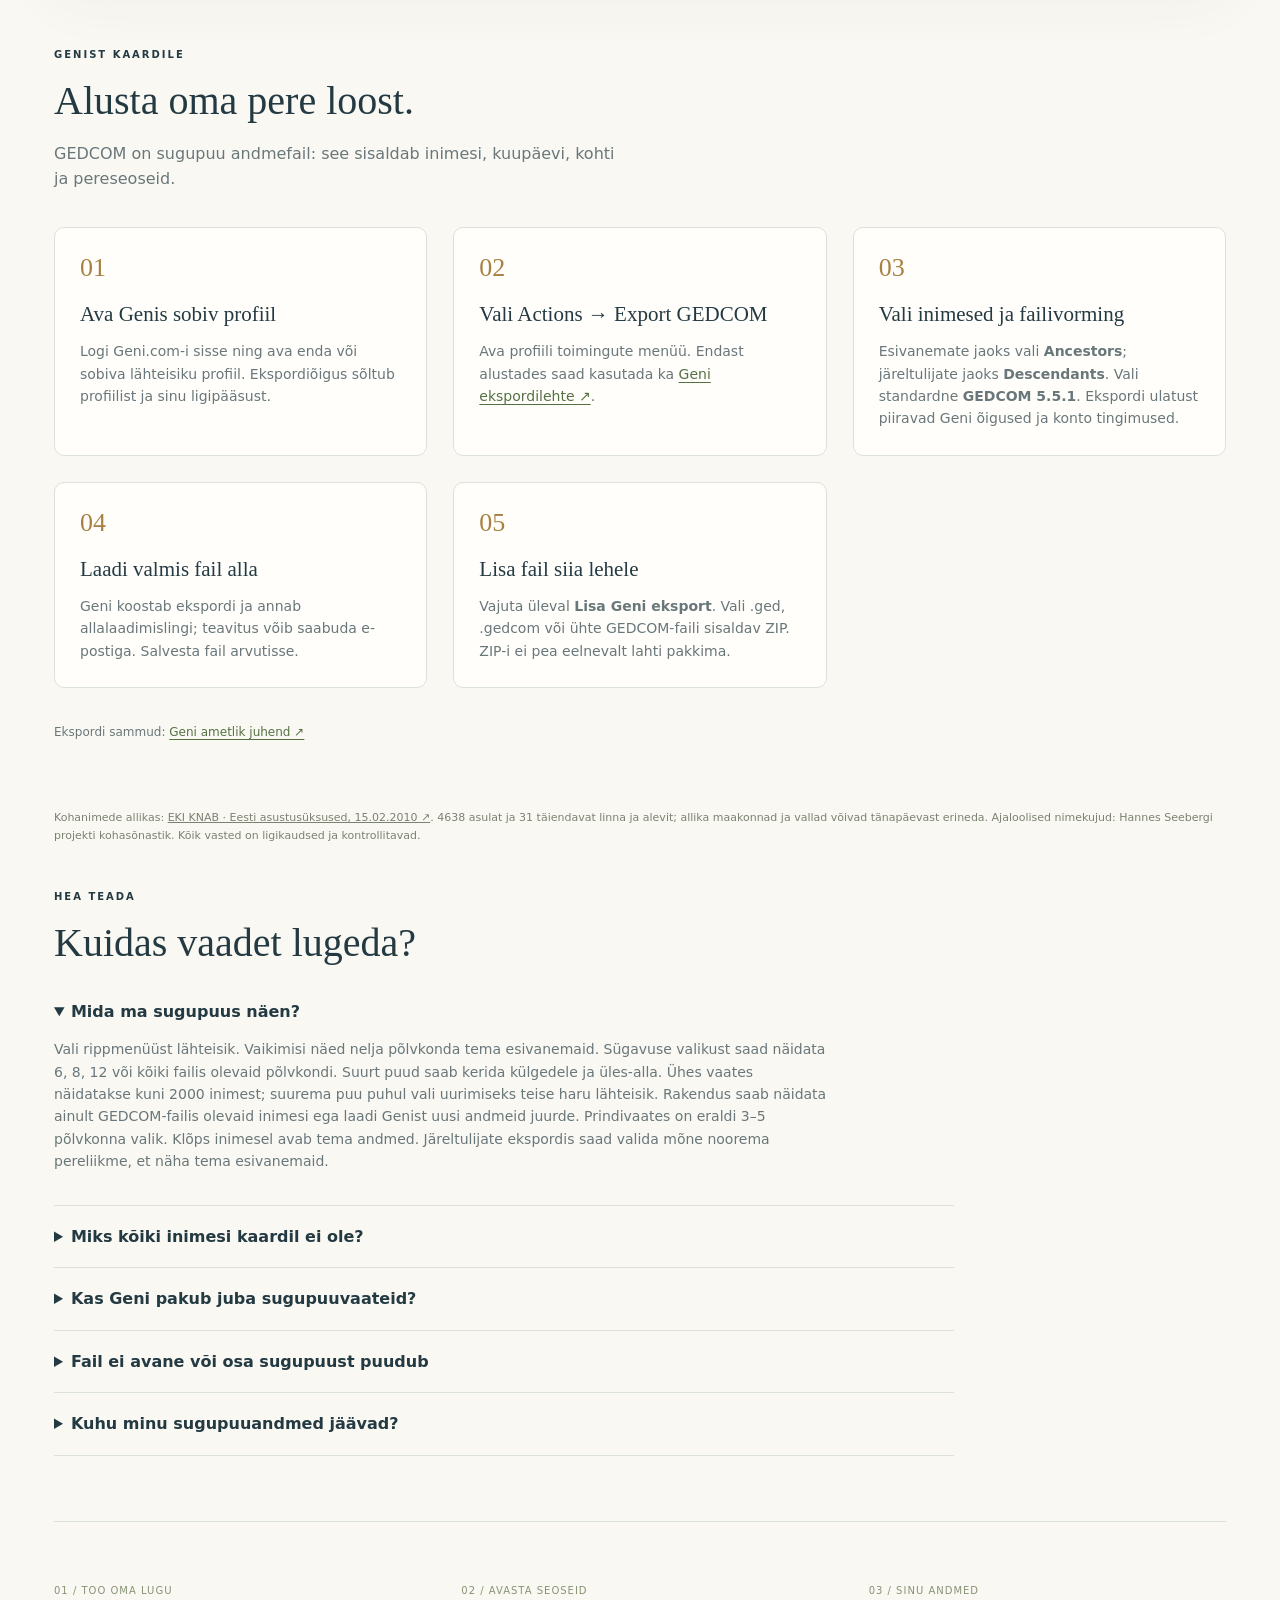
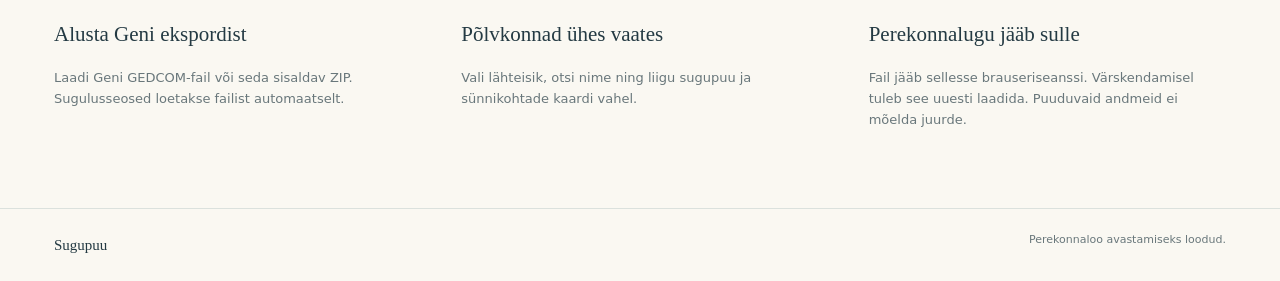
==== commit a200ded0: "Add selectable ancestor depth and scrollable large trees" ====
--- a/web/index.html
+++ b/web/index.html
@@ -1 +1 @@
-<!doctype html><html lang="et"><meta charset="utf-8"><meta name="viewport" content="width=device-width,initial-scale=1"><title>Sugupuu — sinu pere lugu</title><link rel="stylesheet" href="style.css"><body><header><a class="brand" href="."><span>✳</span> Sugupuu</a><nav><a href="#juhend">Kuidas kasutada?</a><a href="#andmed">Privaatsus</a></nav><button id="loadTop">Laadi sugupuu ↗</button></header><main><section class="intro"><div class="eyebrow">PEREKONNALUGU EESTI KAARDIL</div><h1>Igal lool<br><em>on oma juured.</em></h1><p>Too oma Geni sugupuu sünnikohad Eesti kaardile. Lisa GEDCOM-fail ja avasta paiku ning põlvkondade sidemeid.</p><div class="upload"><input type="file" id="file" accept=".ged,.gedcom,.zip" hidden><button class="primary" id="load">＋ Lisa Geni eksport</button><button id="demo">Vaata näidissugupuud →</button></div><small>GEDCOM või ZIP · Kuni 10 MB · Faili ei saadeta serverisse</small></section><section class="workspace"><div class="toolbar"><div><span class="eyebrow">SINU PERE ATLAS</span><h2 id="title">Näidispere sugupuu</h2></div><button id="printOpen" class="print-open">Prindi sugupuu ↗</button><div class="tabs"><button id="treeTab" class="active">Sugupuu</button><button id="mapTab">Kaart</button></div></div><div class="controls"><input id="search" placeholder="Otsi nime…" aria-label="Otsi nime"><select id="root" aria-label="Lähteisik"></select><span id="stats"></span></div><p id="status" role="status"></p><div class="correction-tools"><span>Kohaparandused</span><button id="exportCorrections">Salvesta parandused</button><button id="importCorrections">Laadi parandused</button><input id="correctionFile" type="file" accept=".json,application/json" hidden><small id="correctionStatus" role="status"></small></div><div class="canvas"><svg id="view" role="img" aria-label="Sugupuu visualiseering"></svg><aside id="detail"><div class="eyebrow">LÄHEMALT</div><h3>Vali inimene</h3><p>Klõpsa sugupuus kaardil, et näha inimese andmeid ja peresidemeid.</p></aside></div><div class="foot"><span id="legend">Jooned ühendavad vanemaid ja lapsi.</span><button id="reset">Lähtesta vaade ↺</button></div></section><section class="guide" id="juhend"><div class="guide-head"><div class="eyebrow">GENIST KAARDILE</div><h2>Alusta oma pere loost.</h2><p>GEDCOM on sugupuu andmefail: see sisaldab inimesi, kuupäevi, kohti ja pereseoseid.</p></div><ol class="steps"><li><h3>Ava Genis sobiv profiil</h3><p>Logi Geni.com-i sisse ning ava enda või sobiva lähteisiku profiil. Ekspordiõigus sõltub profiilist ja sinu ligipääsust.</p></li><li><h3>Vali Actions → Export GEDCOM</h3><p>Ava profiili toimingute menüü. Endast alustades saad kasutada ka <a href="https://www.geni.com/gedcom/export" target="_blank" rel="noopener noreferrer">Geni ekspordilehte ↗</a>.</p></li><li><h3>Vali inimesed ja failivorming</h3><p>Esivanemate jaoks vali <strong>Ancestors</strong>; järeltulijate jaoks <strong>Descendants</strong>. Vali standardne <strong>GEDCOM 5.5.1</strong>. Ekspordi ulatust piiravad Geni õigused ja konto tingimused.</p></li><li><h3>Laadi valmis fail alla</h3><p>Geni koostab ekspordi ja annab allalaadimislingi; teavitus võib saabuda e-postiga. Salvesta fail arvutisse.</p></li><li><h3>Lisa fail siia lehele</h3><p>Vajuta üleval <strong>Lisa Geni eksport</strong>. Vali .ged, .gedcom või ühte GEDCOM-faili sisaldav ZIP. ZIP-i ei pea eelnevalt lahti pakkima.</p></li></ol><p class="source">Ekspordi sammud: <a href="https://help.geni.com/hc/en-us/articles/229705167-How-can-I-export-my-GEDCOM" target="_blank" rel="noopener noreferrer">Geni ametlik juhend ↗</a></p></section><p class="geo-data-note">Kohanimede allikas: <a href="https://arhiiv.eki.ee/knn/amas_aj.htm" target="_blank" rel="noopener noreferrer">EKI KNAB · Eesti asustusüksused, 15.02.2010 ↗</a>. 4638 asulat ja 31 täiendavat linna ja alevit; allika maakonnad ja vallad võivad tänapäevast erineda. Ajaloolised nimekujud: Hannes Seebergi projekti kohasõnastik. Kõik vasted on ligikaudsed ja kontrollitavad.</p><section class="faq"><div class="eyebrow">HEA TEADA</div><h2>Kuidas vaadet lugeda?</h2><details open><summary>Mida ma sugupuus näen?</summary><p>Vali rippmenüüst lähteisik. Vaates on tema ja kuni neli põlvkonda tema esivanemaid, kui need leiduvad failis. Klõps inimesel avab tema andmed. Järeltulijate ekspordis saad valida mõne noorema pereliikme, et näha tema esivanemaid.</p></details><details><summary>Miks kõiki inimesi kaardil ei ole?</summary><p>Kaart kasutab EKI 2010. aasta loendist 4638 Eesti asulat, 31 täiendavat linna ja alevit ning ajalooliste nimede sõnastikku. Piirkonnad on allika ajastust. Sama nimega asulaid eristatakse aadressis oleva valla või maakonna järgi; ebaselge vaste puhul tuleb koht ise valida. Sünnikoht võib failist puududa või olla sõnastikule tundmatu. Kaardi kohal kuvatakse tuvastamata inimeste nimekiri. Klõpsa nimel ja ava „Määra või paranda asukoht”, et lisada teadaolevad koordinaadid. Parandus kehtib selles brauseriseansis. Selle säilitamiseks vajuta „Salvesta parandused” ja lisa saadud JSON-fail järgmisel korral nupuga „Laadi parandused”. See fail sisaldab kohatekste ja koordinaate; hoia seda nagu oma sugupuuandmeid. Neile ei määrata väljamõeldud koordinaate; kaardipunktid tähistavad ligikaudseid asulakeskusi.</p></details><details><summary>Kas Geni pakub juba sugupuuvaateid?</summary><p>Jah. Geni võimaldab sugupuud vaadata ja hallata ning pakub ka kaardifunktsiooni. See leht on eraldiseisev ekspordifaili vaatur: saad uurida sünnikohti Eesti kaardil ning avada lihtsa esivanemate vaate ilma Geni kontoga ühendust loomata. Genis tehtud muudatuste nägemiseks ekspordi ja lisa uus fail.</p></details><details><summary>Fail ei avane või osa sugupuust puudub</summary><p>Kasuta GEDCOM-eksporti, mitte PDF-i ega kopeeritud aruannet. Faili ülempiir on 10 MB. ZIP peab sisaldama täpselt ühte .ged või .gedcom faili. Kui ZIP ei avane, paki see arvutis lahti ja vali .ged-fail. Geni ekspordipiirangud võivad tähendada, et kõiki sugulasi ei ole failis.</p></details><details id="andmed"><summary>Kuhu minu sugupuuandmed jäävad?</summary><p>Faili loetakse ainult selle lehe mälus sinu brauseris. Rakendus ei saada GEDCOM-i serverisse ega salvesta seda küpsistesse või brauseri püsimällu. Lehe värskendamisel tuleb fail uuesti valida. Ekspordifail ise jääb sinu arvutisse sinna, kuhu selle salvestasid. GitHub majutab veebilehte; lehe külastusele kehtivad GitHubi tavapärased logimisreeglid.</p></details></section><section class="notes"><div><span>01 / TOO OMA LUGU</span><h3>Alusta Geni ekspordist</h3><p>Laadi Geni GEDCOM-fail või seda sisaldav ZIP. Sugulusseosed loetakse failist automaatselt.</p></div><div><span>02 / AVASTA SEOSEID</span><h3>Põlvkonnad ühes vaates</h3><p>Vali lähteisik, otsi nime ning liigu sugupuu ja sünnikohtade kaardi vahel.</p></div><div><span>03 / SINU ANDMED</span><h3>Perekonnalugu jääb sulle</h3><p>Fail jääb sellesse brauseriseanssi. Värskendamisel tuleb see uuesti laadida. Puuduvaid andmeid ei mõelda juurde.</p></div></section><section id="printDialog" hidden aria-label="Prinditav sugupuu"><div class="print-tools"><div><h2>Sugupuu paberil</h2><p>Vali põlvkonnad ja paber. Prindiaknas saad valida „Salvesta PDF-ina”.</p></div><label>Põlvkondi <select id="printGenerations"><option value="3">3</option><option value="4" selected>4</option><option value="5">5</option></select></label><label>Paber <select id="printPaper"><option value="A4">A4 · horisontaalne</option><option value="A3" selected>A3 · horisontaalne</option></select></label><button id="printNow" class="primary">Prindi / salvesta PDF</button><button id="printClose">Sulge</button></div><p class="print-tip">Eelvaade näitab valitud lähteisiku esivanemaid. Suurema puu jaoks vali A3 või vähem põlvkondi. Prindiaknas kasuta horisontaalpaigutust, mahutamist lehele ja lülita brauseri päised-jalused välja. Paberit saab prindiaknas muuta.</p><article id="printSheet"></article></section></main><footer>Sugupuu <span>Perekonnaloo avastamiseks loodud.</span></footer><script src="app.js"></script></body></html>
+<!doctype html><html lang="et"><meta charset="utf-8"><meta name="viewport" content="width=device-width,initial-scale=1"><title>Sugupuu — sinu pere lugu</title><link rel="stylesheet" href="style.css"><body><header><a class="brand" href="."><span>✳</span> Sugupuu</a><nav><a href="#juhend">Kuidas kasutada?</a><a href="#andmed">Privaatsus</a></nav><button id="loadTop">Laadi sugupuu ↗</button></header><main><section class="intro"><div class="eyebrow">PEREKONNALUGU EESTI KAARDIL</div><h1>Igal lool<br><em>on oma juured.</em></h1><p>Too oma Geni sugupuu sünnikohad Eesti kaardile. Lisa GEDCOM-fail ja avasta paiku ning põlvkondade sidemeid.</p><div class="upload"><input type="file" id="file" accept=".ged,.gedcom,.zip" hidden><button class="primary" id="load">＋ Lisa Geni eksport</button><button id="demo">Vaata näidissugupuud →</button></div><small>GEDCOM või ZIP · Kuni 10 MB · Faili ei saadeta serverisse</small></section><section class="workspace"><div class="toolbar"><div><span class="eyebrow">SINU PERE ATLAS</span><h2 id="title">Näidispere sugupuu</h2></div><button id="printOpen" class="print-open">Prindi sugupuu ↗</button><div class="tabs"><button id="treeTab" class="active">Sugupuu</button><button id="mapTab">Kaart</button></div></div><div class="controls"><input id="search" placeholder="Otsi nime…" aria-label="Otsi nime"><select id="root" aria-label="Lähteisik"></select><select id="treeDepth" aria-label="Sugupuu sügavus"><option value="5">4 põlvkonda tagasi</option><option value="7">6 põlvkonda tagasi</option><option value="9">8 põlvkonda tagasi</option><option value="13">12 põlvkonda tagasi</option><option value="0">Kõik failis olevad põlvkonnad</option></select><span id="stats"></span></div><p id="status" role="status"></p><div class="correction-tools"><span>Kohaparandused</span><button id="exportCorrections">Salvesta parandused</button><button id="importCorrections">Laadi parandused</button><input id="correctionFile" type="file" accept=".json,application/json" hidden><small id="correctionStatus" role="status"></small></div><div class="canvas"><div id="graphScroll" class="graph-scroll"><svg id="view" role="img" aria-label="Sugupuu visualiseering"></svg></div><aside id="detail"><div class="eyebrow">LÄHEMALT</div><h3>Vali inimene</h3><p>Klõpsa sugupuus kaardil, et näha inimese andmeid ja peresidemeid.</p></aside></div><div class="foot"><span id="legend">Jooned ühendavad vanemaid ja lapsi.</span><button id="reset">Lähtesta vaade ↺</button></div></section><section class="guide" id="juhend"><div class="guide-head"><div class="eyebrow">GENIST KAARDILE</div><h2>Alusta oma pere loost.</h2><p>GEDCOM on sugupuu andmefail: see sisaldab inimesi, kuupäevi, kohti ja pereseoseid.</p></div><ol class="steps"><li><h3>Ava Genis sobiv profiil</h3><p>Logi Geni.com-i sisse ning ava enda või sobiva lähteisiku profiil. Ekspordiõigus sõltub profiilist ja sinu ligipääsust.</p></li><li><h3>Vali Actions → Export GEDCOM</h3><p>Ava profiili toimingute menüü. Endast alustades saad kasutada ka <a href="https://www.geni.com/gedcom/export" target="_blank" rel="noopener noreferrer">Geni ekspordilehte ↗</a>.</p></li><li><h3>Vali inimesed ja failivorming</h3><p>Esivanemate jaoks vali <strong>Ancestors</strong>; järeltulijate jaoks <strong>Descendants</strong>. Vali standardne <strong>GEDCOM 5.5.1</strong>. Ekspordi ulatust piiravad Geni õigused ja konto tingimused.</p></li><li><h3>Laadi valmis fail alla</h3><p>Geni koostab ekspordi ja annab allalaadimislingi; teavitus võib saabuda e-postiga. Salvesta fail arvutisse.</p></li><li><h3>Lisa fail siia lehele</h3><p>Vajuta üleval <strong>Lisa Geni eksport</strong>. Vali .ged, .gedcom või ühte GEDCOM-faili sisaldav ZIP. ZIP-i ei pea eelnevalt lahti pakkima.</p></li></ol><p class="source">Ekspordi sammud: <a href="https://help.geni.com/hc/en-us/articles/229705167-How-can-I-export-my-GEDCOM" target="_blank" rel="noopener noreferrer">Geni ametlik juhend ↗</a></p></section><p class="geo-data-note">Kohanimede allikas: <a href="https://arhiiv.eki.ee/knn/amas_aj.htm" target="_blank" rel="noopener noreferrer">EKI KNAB · Eesti asustusüksused, 15.02.2010 ↗</a>. 4638 asulat ja 31 täiendavat linna ja alevit; allika maakonnad ja vallad võivad tänapäevast erineda. Ajaloolised nimekujud: Hannes Seebergi projekti kohasõnastik. Kõik vasted on ligikaudsed ja kontrollitavad.</p><section class="faq"><div class="eyebrow">HEA TEADA</div><h2>Kuidas vaadet lugeda?</h2><details open><summary>Mida ma sugupuus näen?</summary><p>Vali rippmenüüst lähteisik. Vaikimisi näed nelja põlvkonda tema esivanemaid. Sügavuse valikust saad näidata 6, 8, 12 või kõiki failis olevaid põlvkondi. Suurt puud saab kerida külgedele ja üles-alla. Ühes vaates näidatakse kuni 2000 inimest; suurema puu puhul vali uurimiseks teise haru lähteisik. Rakendus saab näidata ainult GEDCOM-failis olevaid inimesi ega laadi Genist uusi andmeid juurde. Prindivaates on eraldi 3–5 põlvkonna valik. Klõps inimesel avab tema andmed. Järeltulijate ekspordis saad valida mõne noorema pereliikme, et näha tema esivanemaid.</p></details><details><summary>Miks kõiki inimesi kaardil ei ole?</summary><p>Kaart kasutab EKI 2010. aasta loendist 4638 Eesti asulat, 31 täiendavat linna ja alevit ning ajalooliste nimede sõnastikku. Piirkonnad on allika ajastust. Sama nimega asulaid eristatakse aadressis oleva valla või maakonna järgi; ebaselge vaste puhul tuleb koht ise valida. Sünnikoht võib failist puududa või olla sõnastikule tundmatu. Kaardi kohal kuvatakse tuvastamata inimeste nimekiri. Klõpsa nimel ja ava „Määra või paranda asukoht”, et lisada teadaolevad koordinaadid. Parandus kehtib selles brauseriseansis. Selle säilitamiseks vajuta „Salvesta parandused” ja lisa saadud JSON-fail järgmisel korral nupuga „Laadi parandused”. See fail sisaldab kohatekste ja koordinaate; hoia seda nagu oma sugupuuandmeid. Neile ei määrata väljamõeldud koordinaate; kaardipunktid tähistavad ligikaudseid asulakeskusi.</p></details><details><summary>Kas Geni pakub juba sugupuuvaateid?</summary><p>Jah. Geni võimaldab sugupuud vaadata ja hallata ning pakub ka kaardifunktsiooni. See leht on eraldiseisev ekspordifaili vaatur: saad uurida sünnikohti Eesti kaardil ning avada lihtsa esivanemate vaate ilma Geni kontoga ühendust loomata. Genis tehtud muudatuste nägemiseks ekspordi ja lisa uus fail.</p></details><details><summary>Fail ei avane või osa sugupuust puudub</summary><p>Kasuta GEDCOM-eksporti, mitte PDF-i ega kopeeritud aruannet. Faili ülempiir on 10 MB. ZIP peab sisaldama täpselt ühte .ged või .gedcom faili. Kui ZIP ei avane, paki see arvutis lahti ja vali .ged-fail. Geni ekspordipiirangud võivad tähendada, et kõiki sugulasi ei ole failis.</p></details><details id="andmed"><summary>Kuhu minu sugupuuandmed jäävad?</summary><p>Faili loetakse ainult selle lehe mälus sinu brauseris. Rakendus ei saada GEDCOM-i serverisse ega salvesta seda küpsistesse või brauseri püsimällu. Lehe värskendamisel tuleb fail uuesti valida. Ekspordifail ise jääb sinu arvutisse sinna, kuhu selle salvestasid. GitHub majutab veebilehte; lehe külastusele kehtivad GitHubi tavapärased logimisreeglid.</p></details></section><section class="notes"><div><span>01 / TOO OMA LUGU</span><h3>Alusta Geni ekspordist</h3><p>Laadi Geni GEDCOM-fail või seda sisaldav ZIP. Sugulusseosed loetakse failist automaatselt.</p></div><div><span>02 / AVASTA SEOSEID</span><h3>Põlvkonnad ühes vaates</h3><p>Vali lähteisik, otsi nime ning liigu sugupuu ja sünnikohtade kaardi vahel.</p></div><div><span>03 / SINU ANDMED</span><h3>Perekonnalugu jääb sulle</h3><p>Fail jääb sellesse brauseriseanssi. Värskendamisel tuleb see uuesti laadida. Puuduvaid andmeid ei mõelda juurde.</p></div></section><section id="printDialog" hidden aria-label="Prinditav sugupuu"><div class="print-tools"><div><h2>Sugupuu paberil</h2><p>Vali põlvkonnad ja paber. Prindiaknas saad valida „Salvesta PDF-ina”.</p></div><label>Põlvkondi <select id="printGenerations"><option value="3">3</option><option value="4" selected>4</option><option value="5">5</option></select></label><label>Paber <select id="printPaper"><option value="A4">A4 · horisontaalne</option><option value="A3" selected>A3 · horisontaalne</option></select></label><button id="printNow" class="primary">Prindi / salvesta PDF</button><button id="printClose">Sulge</button></div><p class="print-tip">Eelvaade näitab valitud lähteisiku esivanemaid. Suurema puu jaoks vali A3 või vähem põlvkondi. Prindiaknas kasuta horisontaalpaigutust, mahutamist lehele ja lülita brauseri päised-jalused välja. Paberit saab prindiaknas muuta.</p><article id="printSheet"></article></section></main><footer>Sugupuu <span>Perekonnaloo avastamiseks loodud.</span></footer><script src="app.js"></script></body></html>
--- a/web/style.css
+++ b/web/style.css
@@ -11,3 +11,5 @@
 .geo-detail{border-top:1px solid var(--line);margin-top:22px;padding-top:12px}.geo-detail h4{font-size:13px;margin:8px 0}.geo-detail p{font-size:11px;line-height:1.6}.geo-detail button{font-size:11px;padding:6px 9px;margin:4px 0}.geo-detail summary{cursor:pointer;font-size:12px;margin:10px 0}.geo-detail label{font-size:11px;display:block;margin-top:8px}.geo-detail input{width:100%;border:1px solid var(--line);border-radius:4px;padding:6px}.missing-person{font-size:11px;padding:4px 8px;margin:4px;border-color:#e1d4bb;text-align:left}#status{max-height:140px;overflow:auto}.canvas aside{overflow:auto;max-height:650px}
 
 .geo-badge{display:inline-block;font-size:10px;line-height:1.4;border-radius:4px;padding:4px 6px;background:#e7eddc;color:#3d5b37}.geo-region{background:#f3e8cb;color:#80602c}.geo-unknown,.geo-ambiguous,.geo-missing{background:#f4e0d6;color:#8a4e37}.geo-candidate{display:block;width:100%;text-align:left;font-size:11px!important;line-height:1.5}.geo-source,.geo-data-note{font-size:11px!important;color:#7a8272}.geo-data-note{margin:20px 0}.geo-data-note a{color:inherit}.correction-tools{padding:10px 28px;border-bottom:1px solid var(--line);display:flex;gap:8px;flex-wrap:wrap;align-items:center}.correction-tools>span{font-size:11px;color:var(--muted)}.correction-tools button{font-size:11px;padding:5px 9px}.correction-tools small{width:100%}#geoCandidates,#geoLookupResults{max-height:240px;overflow:auto}
+
+.graph-scroll{flex:1;min-width:0;max-height:650px;overflow:auto;overscroll-behavior:contain}.graph-scroll>svg{display:block}.controls{flex-wrap:wrap}.controls #treeDepth{max-width:270px}.canvas aside{max-height:650px}@media(max-width:750px){.graph-scroll{width:100%;max-height:520px}.controls #treeDepth{width:100%;max-width:100%}}
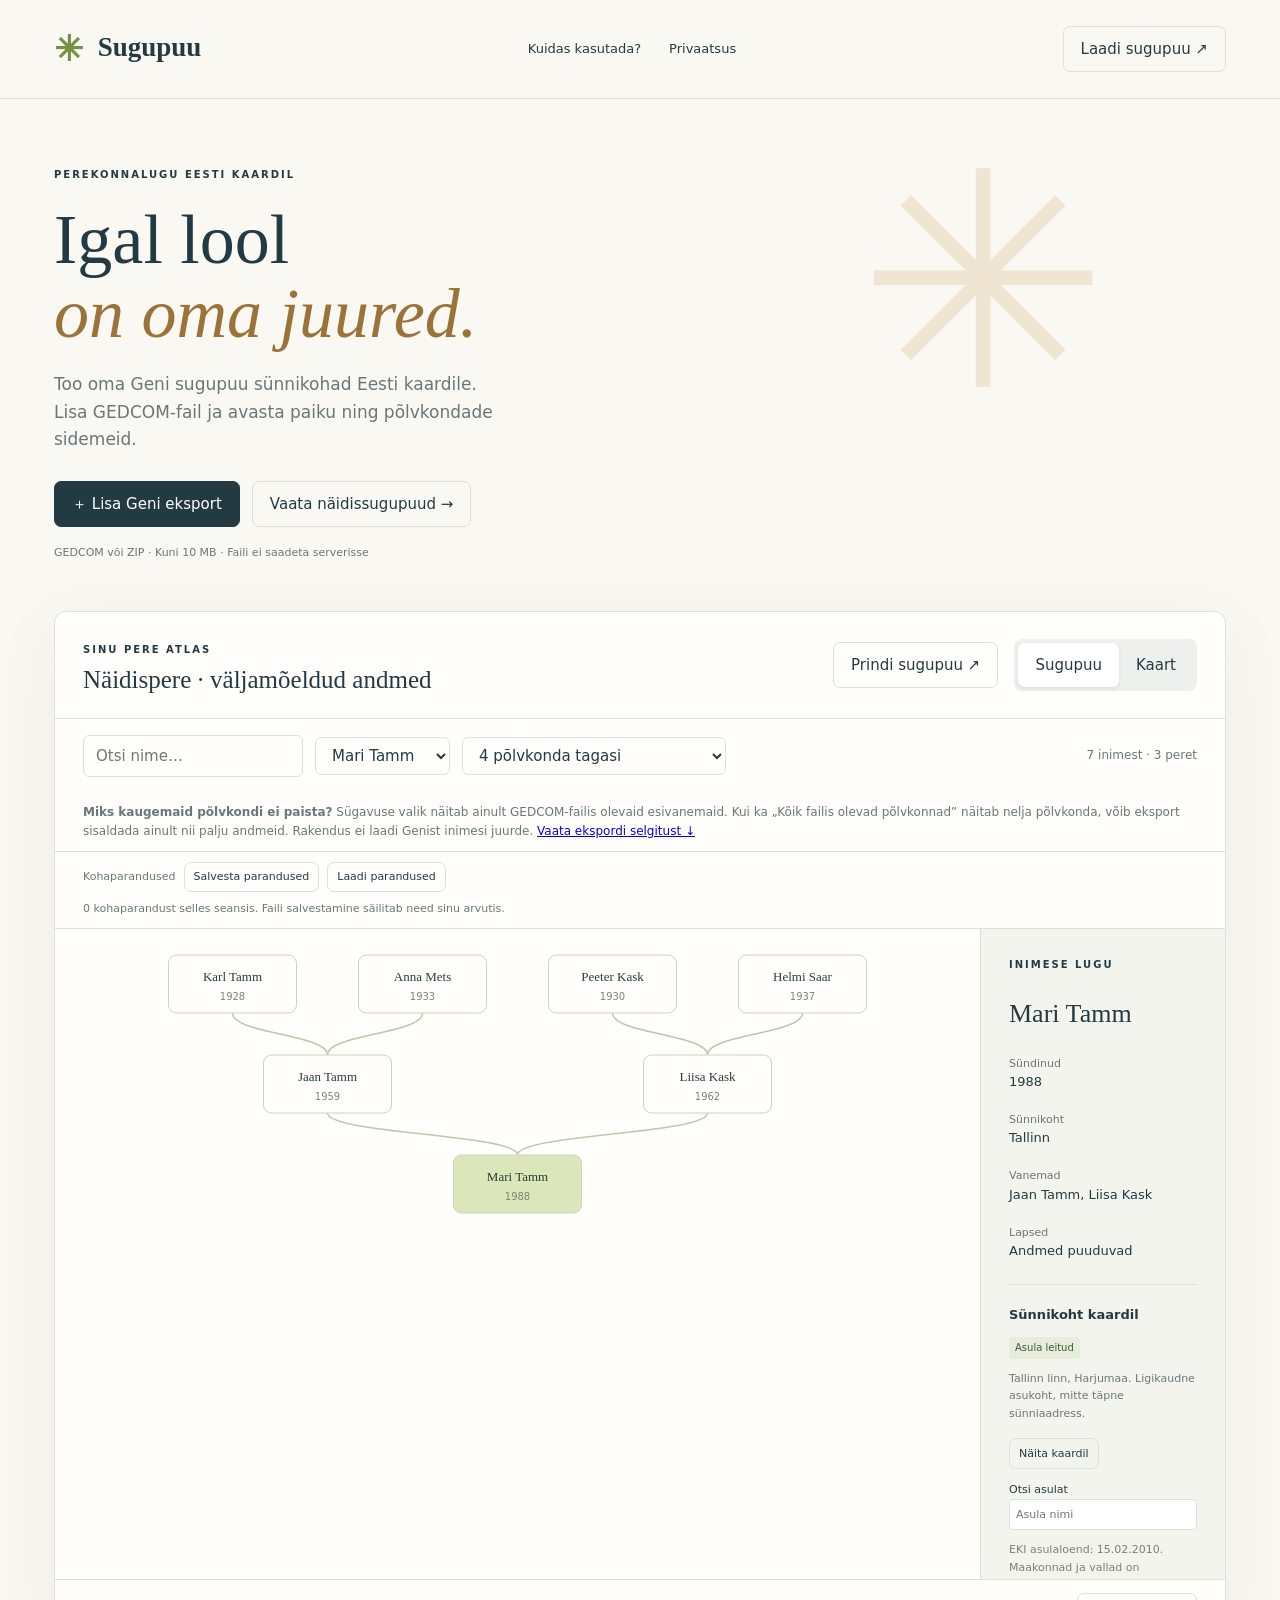
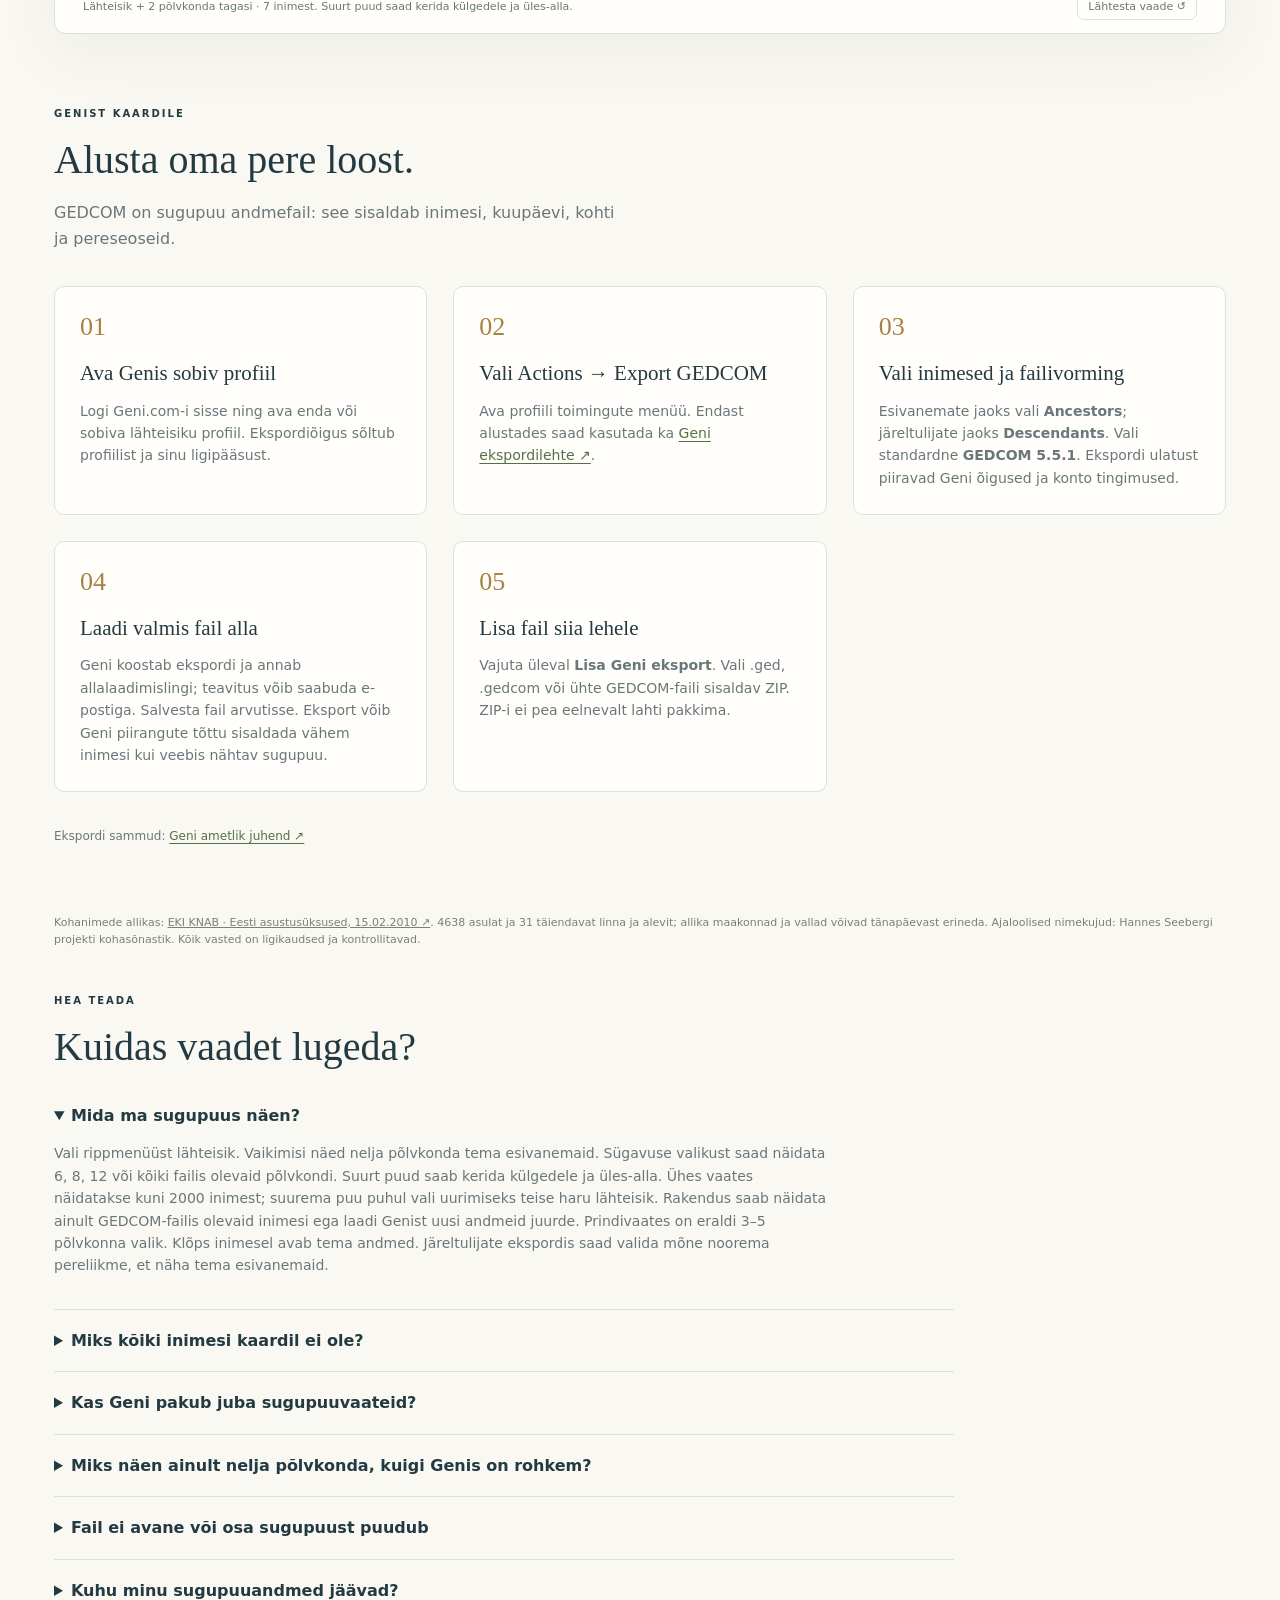
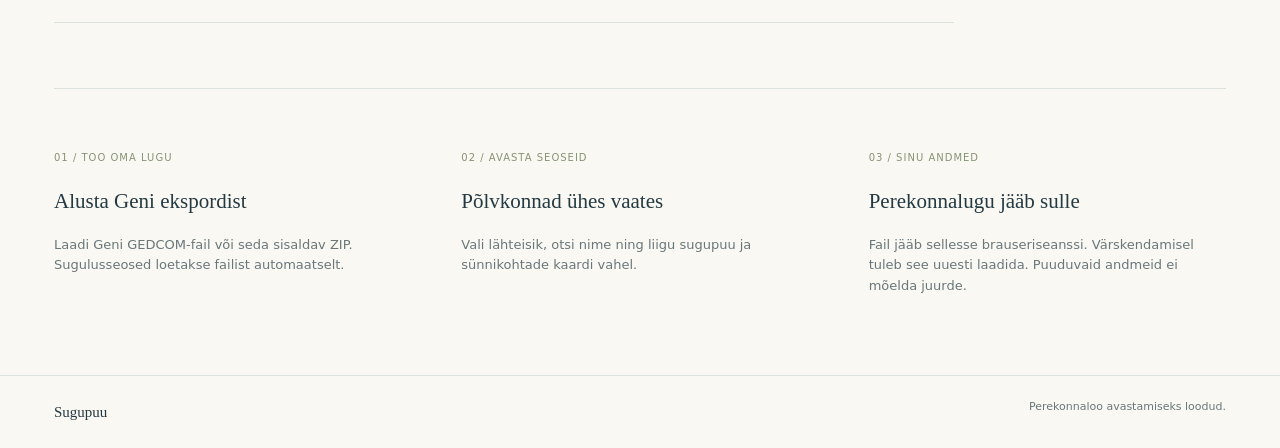
==== commit 32af7cfa: "Explain GEDCOM export depth and Geni export limits" ====
--- a/web/index.html
+++ b/web/index.html
@@ -1 +1 @@
-<!doctype html><html lang="et"><meta charset="utf-8"><meta name="viewport" content="width=device-width,initial-scale=1"><title>Sugupuu — sinu pere lugu</title><link rel="stylesheet" href="style.css"><body><header><a class="brand" href="."><span>✳</span> Sugupuu</a><nav><a href="#juhend">Kuidas kasutada?</a><a href="#andmed">Privaatsus</a></nav><button id="loadTop">Laadi sugupuu ↗</button></header><main><section class="intro"><div class="eyebrow">PEREKONNALUGU EESTI KAARDIL</div><h1>Igal lool<br><em>on oma juured.</em></h1><p>Too oma Geni sugupuu sünnikohad Eesti kaardile. Lisa GEDCOM-fail ja avasta paiku ning põlvkondade sidemeid.</p><div class="upload"><input type="file" id="file" accept=".ged,.gedcom,.zip" hidden><button class="primary" id="load">＋ Lisa Geni eksport</button><button id="demo">Vaata näidissugupuud →</button></div><small>GEDCOM või ZIP · Kuni 10 MB · Faili ei saadeta serverisse</small></section><section class="workspace"><div class="toolbar"><div><span class="eyebrow">SINU PERE ATLAS</span><h2 id="title">Näidispere sugupuu</h2></div><button id="printOpen" class="print-open">Prindi sugupuu ↗</button><div class="tabs"><button id="treeTab" class="active">Sugupuu</button><button id="mapTab">Kaart</button></div></div><div class="controls"><input id="search" placeholder="Otsi nime…" aria-label="Otsi nime"><select id="root" aria-label="Lähteisik"></select><select id="treeDepth" aria-label="Sugupuu sügavus"><option value="5">4 põlvkonda tagasi</option><option value="7">6 põlvkonda tagasi</option><option value="9">8 põlvkonda tagasi</option><option value="13">12 põlvkonda tagasi</option><option value="0">Kõik failis olevad põlvkonnad</option></select><span id="stats"></span></div><p id="status" role="status"></p><div class="correction-tools"><span>Kohaparandused</span><button id="exportCorrections">Salvesta parandused</button><button id="importCorrections">Laadi parandused</button><input id="correctionFile" type="file" accept=".json,application/json" hidden><small id="correctionStatus" role="status"></small></div><div class="canvas"><div id="graphScroll" class="graph-scroll"><svg id="view" role="img" aria-label="Sugupuu visualiseering"></svg></div><aside id="detail"><div class="eyebrow">LÄHEMALT</div><h3>Vali inimene</h3><p>Klõpsa sugupuus kaardil, et näha inimese andmeid ja peresidemeid.</p></aside></div><div class="foot"><span id="legend">Jooned ühendavad vanemaid ja lapsi.</span><button id="reset">Lähtesta vaade ↺</button></div></section><section class="guide" id="juhend"><div class="guide-head"><div class="eyebrow">GENIST KAARDILE</div><h2>Alusta oma pere loost.</h2><p>GEDCOM on sugupuu andmefail: see sisaldab inimesi, kuupäevi, kohti ja pereseoseid.</p></div><ol class="steps"><li><h3>Ava Genis sobiv profiil</h3><p>Logi Geni.com-i sisse ning ava enda või sobiva lähteisiku profiil. Ekspordiõigus sõltub profiilist ja sinu ligipääsust.</p></li><li><h3>Vali Actions → Export GEDCOM</h3><p>Ava profiili toimingute menüü. Endast alustades saad kasutada ka <a href="https://www.geni.com/gedcom/export" target="_blank" rel="noopener noreferrer">Geni ekspordilehte ↗</a>.</p></li><li><h3>Vali inimesed ja failivorming</h3><p>Esivanemate jaoks vali <strong>Ancestors</strong>; järeltulijate jaoks <strong>Descendants</strong>. Vali standardne <strong>GEDCOM 5.5.1</strong>. Ekspordi ulatust piiravad Geni õigused ja konto tingimused.</p></li><li><h3>Laadi valmis fail alla</h3><p>Geni koostab ekspordi ja annab allalaadimislingi; teavitus võib saabuda e-postiga. Salvesta fail arvutisse.</p></li><li><h3>Lisa fail siia lehele</h3><p>Vajuta üleval <strong>Lisa Geni eksport</strong>. Vali .ged, .gedcom või ühte GEDCOM-faili sisaldav ZIP. ZIP-i ei pea eelnevalt lahti pakkima.</p></li></ol><p class="source">Ekspordi sammud: <a href="https://help.geni.com/hc/en-us/articles/229705167-How-can-I-export-my-GEDCOM" target="_blank" rel="noopener noreferrer">Geni ametlik juhend ↗</a></p></section><p class="geo-data-note">Kohanimede allikas: <a href="https://arhiiv.eki.ee/knn/amas_aj.htm" target="_blank" rel="noopener noreferrer">EKI KNAB · Eesti asustusüksused, 15.02.2010 ↗</a>. 4638 asulat ja 31 täiendavat linna ja alevit; allika maakonnad ja vallad võivad tänapäevast erineda. Ajaloolised nimekujud: Hannes Seebergi projekti kohasõnastik. Kõik vasted on ligikaudsed ja kontrollitavad.</p><section class="faq"><div class="eyebrow">HEA TEADA</div><h2>Kuidas vaadet lugeda?</h2><details open><summary>Mida ma sugupuus näen?</summary><p>Vali rippmenüüst lähteisik. Vaikimisi näed nelja põlvkonda tema esivanemaid. Sügavuse valikust saad näidata 6, 8, 12 või kõiki failis olevaid põlvkondi. Suurt puud saab kerida külgedele ja üles-alla. Ühes vaates näidatakse kuni 2000 inimest; suurema puu puhul vali uurimiseks teise haru lähteisik. Rakendus saab näidata ainult GEDCOM-failis olevaid inimesi ega laadi Genist uusi andmeid juurde. Prindivaates on eraldi 3–5 põlvkonna valik. Klõps inimesel avab tema andmed. Järeltulijate ekspordis saad valida mõne noorema pereliikme, et näha tema esivanemaid.</p></details><details><summary>Miks kõiki inimesi kaardil ei ole?</summary><p>Kaart kasutab EKI 2010. aasta loendist 4638 Eesti asulat, 31 täiendavat linna ja alevit ning ajalooliste nimede sõnastikku. Piirkonnad on allika ajastust. Sama nimega asulaid eristatakse aadressis oleva valla või maakonna järgi; ebaselge vaste puhul tuleb koht ise valida. Sünnikoht võib failist puududa või olla sõnastikule tundmatu. Kaardi kohal kuvatakse tuvastamata inimeste nimekiri. Klõpsa nimel ja ava „Määra või paranda asukoht”, et lisada teadaolevad koordinaadid. Parandus kehtib selles brauseriseansis. Selle säilitamiseks vajuta „Salvesta parandused” ja lisa saadud JSON-fail järgmisel korral nupuga „Laadi parandused”. See fail sisaldab kohatekste ja koordinaate; hoia seda nagu oma sugupuuandmeid. Neile ei määrata väljamõeldud koordinaate; kaardipunktid tähistavad ligikaudseid asulakeskusi.</p></details><details><summary>Kas Geni pakub juba sugupuuvaateid?</summary><p>Jah. Geni võimaldab sugupuud vaadata ja hallata ning pakub ka kaardifunktsiooni. See leht on eraldiseisev ekspordifaili vaatur: saad uurida sünnikohti Eesti kaardil ning avada lihtsa esivanemate vaate ilma Geni kontoga ühendust loomata. Genis tehtud muudatuste nägemiseks ekspordi ja lisa uus fail.</p></details><details><summary>Fail ei avane või osa sugupuust puudub</summary><p>Kasuta GEDCOM-eksporti, mitte PDF-i ega kopeeritud aruannet. Faili ülempiir on 10 MB. ZIP peab sisaldama täpselt ühte .ged või .gedcom faili. Kui ZIP ei avane, paki see arvutis lahti ja vali .ged-fail. Geni ekspordipiirangud võivad tähendada, et kõiki sugulasi ei ole failis.</p></details><details id="andmed"><summary>Kuhu minu sugupuuandmed jäävad?</summary><p>Faili loetakse ainult selle lehe mälus sinu brauseris. Rakendus ei saada GEDCOM-i serverisse ega salvesta seda küpsistesse või brauseri püsimällu. Lehe värskendamisel tuleb fail uuesti valida. Ekspordifail ise jääb sinu arvutisse sinna, kuhu selle salvestasid. GitHub majutab veebilehte; lehe külastusele kehtivad GitHubi tavapärased logimisreeglid.</p></details></section><section class="notes"><div><span>01 / TOO OMA LUGU</span><h3>Alusta Geni ekspordist</h3><p>Laadi Geni GEDCOM-fail või seda sisaldav ZIP. Sugulusseosed loetakse failist automaatselt.</p></div><div><span>02 / AVASTA SEOSEID</span><h3>Põlvkonnad ühes vaates</h3><p>Vali lähteisik, otsi nime ning liigu sugupuu ja sünnikohtade kaardi vahel.</p></div><div><span>03 / SINU ANDMED</span><h3>Perekonnalugu jääb sulle</h3><p>Fail jääb sellesse brauseriseanssi. Värskendamisel tuleb see uuesti laadida. Puuduvaid andmeid ei mõelda juurde.</p></div></section><section id="printDialog" hidden aria-label="Prinditav sugupuu"><div class="print-tools"><div><h2>Sugupuu paberil</h2><p>Vali põlvkonnad ja paber. Prindiaknas saad valida „Salvesta PDF-ina”.</p></div><label>Põlvkondi <select id="printGenerations"><option value="3">3</option><option value="4" selected>4</option><option value="5">5</option></select></label><label>Paber <select id="printPaper"><option value="A4">A4 · horisontaalne</option><option value="A3" selected>A3 · horisontaalne</option></select></label><button id="printNow" class="primary">Prindi / salvesta PDF</button><button id="printClose">Sulge</button></div><p class="print-tip">Eelvaade näitab valitud lähteisiku esivanemaid. Suurema puu jaoks vali A3 või vähem põlvkondi. Prindiaknas kasuta horisontaalpaigutust, mahutamist lehele ja lülita brauseri päised-jalused välja. Paberit saab prindiaknas muuta.</p><article id="printSheet"></article></section></main><footer>Sugupuu <span>Perekonnaloo avastamiseks loodud.</span></footer><script src="app.js"></script></body></html>
+<!doctype html><html lang="et"><meta charset="utf-8"><meta name="viewport" content="width=device-width,initial-scale=1"><title>Sugupuu — sinu pere lugu</title><link rel="stylesheet" href="style.css"><body><header><a class="brand" href="."><span>✳</span> Sugupuu</a><nav><a href="#juhend">Kuidas kasutada?</a><a href="#andmed">Privaatsus</a></nav><button id="loadTop">Laadi sugupuu ↗</button></header><main><section class="intro"><div class="eyebrow">PEREKONNALUGU EESTI KAARDIL</div><h1>Igal lool<br><em>on oma juured.</em></h1><p>Too oma Geni sugupuu sünnikohad Eesti kaardile. Lisa GEDCOM-fail ja avasta paiku ning põlvkondade sidemeid.</p><div class="upload"><input type="file" id="file" accept=".ged,.gedcom,.zip" hidden><button class="primary" id="load">＋ Lisa Geni eksport</button><button id="demo">Vaata näidissugupuud →</button></div><small>GEDCOM või ZIP · Kuni 10 MB · Faili ei saadeta serverisse</small></section><section class="workspace"><div class="toolbar"><div><span class="eyebrow">SINU PERE ATLAS</span><h2 id="title">Näidispere sugupuu</h2></div><button id="printOpen" class="print-open">Prindi sugupuu ↗</button><div class="tabs"><button id="treeTab" class="active">Sugupuu</button><button id="mapTab">Kaart</button></div></div><div class="controls"><input id="search" placeholder="Otsi nime…" aria-label="Otsi nime"><select id="root" aria-label="Lähteisik"></select><select id="treeDepth" aria-label="Sugupuu sügavus"><option value="5">4 põlvkonda tagasi</option><option value="7">6 põlvkonda tagasi</option><option value="9">8 põlvkonda tagasi</option><option value="13">12 põlvkonda tagasi</option><option value="0">Kõik failis olevad põlvkonnad</option></select><span id="stats"></span></div><div class="depth-help" style="padding:10px 28px;font-size:12px;color:#69777b;border-bottom:1px solid #dbe1dd"><strong>Miks kaugemaid põlvkondi ei paista?</strong> Sügavuse valik näitab ainult GEDCOM-failis olevaid esivanemaid. Kui ka „Kõik failis olevad põlvkonnad” näitab nelja põlvkonda, võib eksport sisaldada ainult nii palju andmeid. Rakendus ei laadi Genist inimesi juurde. <a href="#ekspordi-ulatus">Vaata ekspordi selgitust ↓</a></div><p id="status" role="status"></p><div class="correction-tools"><span>Kohaparandused</span><button id="exportCorrections">Salvesta parandused</button><button id="importCorrections">Laadi parandused</button><input id="correctionFile" type="file" accept=".json,application/json" hidden><small id="correctionStatus" role="status"></small></div><div class="canvas"><div id="graphScroll" class="graph-scroll"><svg id="view" role="img" aria-label="Sugupuu visualiseering"></svg></div><aside id="detail"><div class="eyebrow">LÄHEMALT</div><h3>Vali inimene</h3><p>Klõpsa sugupuus kaardil, et näha inimese andmeid ja peresidemeid.</p></aside></div><div class="foot"><span id="legend">Jooned ühendavad vanemaid ja lapsi.</span><button id="reset">Lähtesta vaade ↺</button></div></section><section class="guide" id="juhend"><div class="guide-head"><div class="eyebrow">GENIST KAARDILE</div><h2>Alusta oma pere loost.</h2><p>GEDCOM on sugupuu andmefail: see sisaldab inimesi, kuupäevi, kohti ja pereseoseid.</p></div><ol class="steps"><li><h3>Ava Genis sobiv profiil</h3><p>Logi Geni.com-i sisse ning ava enda või sobiva lähteisiku profiil. Ekspordiõigus sõltub profiilist ja sinu ligipääsust.</p></li><li><h3>Vali Actions → Export GEDCOM</h3><p>Ava profiili toimingute menüü. Endast alustades saad kasutada ka <a href="https://www.geni.com/gedcom/export" target="_blank" rel="noopener noreferrer">Geni ekspordilehte ↗</a>.</p></li><li><h3>Vali inimesed ja failivorming</h3><p>Esivanemate jaoks vali <strong>Ancestors</strong>; järeltulijate jaoks <strong>Descendants</strong>. Vali standardne <strong>GEDCOM 5.5.1</strong>. Ekspordi ulatust piiravad Geni õigused ja konto tingimused.</p></li><li><h3>Laadi valmis fail alla</h3><p>Geni koostab ekspordi ja annab allalaadimislingi; teavitus võib saabuda e-postiga. Salvesta fail arvutisse. Eksport võib Geni piirangute tõttu sisaldada vähem inimesi kui veebis nähtav sugupuu.</p></li><li><h3>Lisa fail siia lehele</h3><p>Vajuta üleval <strong>Lisa Geni eksport</strong>. Vali .ged, .gedcom või ühte GEDCOM-faili sisaldav ZIP. ZIP-i ei pea eelnevalt lahti pakkima.</p></li></ol><p class="source">Ekspordi sammud: <a href="https://help.geni.com/hc/en-us/articles/229705167-How-can-I-export-my-GEDCOM" target="_blank" rel="noopener noreferrer">Geni ametlik juhend ↗</a></p></section><p class="geo-data-note">Kohanimede allikas: <a href="https://arhiiv.eki.ee/knn/amas_aj.htm" target="_blank" rel="noopener noreferrer">EKI KNAB · Eesti asustusüksused, 15.02.2010 ↗</a>. 4638 asulat ja 31 täiendavat linna ja alevit; allika maakonnad ja vallad võivad tänapäevast erineda. Ajaloolised nimekujud: Hannes Seebergi projekti kohasõnastik. Kõik vasted on ligikaudsed ja kontrollitavad.</p><section class="faq"><div class="eyebrow">HEA TEADA</div><h2>Kuidas vaadet lugeda?</h2><details open><summary>Mida ma sugupuus näen?</summary><p>Vali rippmenüüst lähteisik. Vaikimisi näed nelja põlvkonda tema esivanemaid. Sügavuse valikust saad näidata 6, 8, 12 või kõiki failis olevaid põlvkondi. Suurt puud saab kerida külgedele ja üles-alla. Ühes vaates näidatakse kuni 2000 inimest; suurema puu puhul vali uurimiseks teise haru lähteisik. Rakendus saab näidata ainult GEDCOM-failis olevaid inimesi ega laadi Genist uusi andmeid juurde. Prindivaates on eraldi 3–5 põlvkonna valik. Klõps inimesel avab tema andmed. Järeltulijate ekspordis saad valida mõne noorema pereliikme, et näha tema esivanemaid.</p></details><details><summary>Miks kõiki inimesi kaardil ei ole?</summary><p>Kaart kasutab EKI 2010. aasta loendist 4638 Eesti asulat, 31 täiendavat linna ja alevit ning ajalooliste nimede sõnastikku. Piirkonnad on allika ajastust. Sama nimega asulaid eristatakse aadressis oleva valla või maakonna järgi; ebaselge vaste puhul tuleb koht ise valida. Sünnikoht võib failist puududa või olla sõnastikule tundmatu. Kaardi kohal kuvatakse tuvastamata inimeste nimekiri. Klõpsa nimel ja ava „Määra või paranda asukoht”, et lisada teadaolevad koordinaadid. Parandus kehtib selles brauseriseansis. Selle säilitamiseks vajuta „Salvesta parandused” ja lisa saadud JSON-fail järgmisel korral nupuga „Laadi parandused”. See fail sisaldab kohatekste ja koordinaate; hoia seda nagu oma sugupuuandmeid. Neile ei määrata väljamõeldud koordinaate; kaardipunktid tähistavad ligikaudseid asulakeskusi.</p></details><details><summary>Kas Geni pakub juba sugupuuvaateid?</summary><p>Jah. Geni võimaldab sugupuud vaadata ja hallata ning pakub ka kaardifunktsiooni. See leht on eraldiseisev ekspordifaili vaatur: saad uurida sünnikohti Eesti kaardil ning avada lihtsa esivanemate vaate ilma Geni kontoga ühendust loomata. Genis tehtud muudatuste nägemiseks ekspordi ja lisa uus fail.</p></details><details id="ekspordi-ulatus"><summary>Miks näen ainult nelja põlvkonda, kuigi Genis on rohkem?</summary><p>Geni veebis olev sugupuu ja allalaaditud GEDCOM-fail ei pruugi sisaldada sama palju inimesi. Vali siin „Kõik failis olevad põlvkonnad”. Kui kaugemaid esivanemaid ikka ei ilmu, võivad nad ekspordist puududa või puudub failis ühendav pereseos. Näiteks 20 inimest sisaldav eksport võib ulatuda ainult nelja põlvkonna kaugusele; see ei ole lehe üldine põlvkonnapiir.</p><p>Genis vali ekspordirühmaks <strong>Ancestors</strong> (esivanemad) ning kontrolli lähteisikut ja ekspordi ulatust. Geni seab ekspordile piiranguid konto õiguste, paketi ja sinu lisatud profiilide arvu järgi. Pro-pakett ei taga automaatselt kõigi esivanemate kaasamist. Vajadusel koosta laiem eksport ja lisa uus fail siia. <a href="https://help.geni.com/hc/en-us/articles/229705167-How-can-I-export-my-GEDCOM" target="_blank" rel="noopener noreferrer">Vaata Geni ametlikke ekspordipiiranguid ↗</a></p><p>Lehe põlvkondade arv tähendab kaugust valitud lähteisikust. Prindivaates valitakse põlvkondi eraldi ja lähteisik loetakse seal esimese põlvkonna hulka. Suure puu puhul saab lehel kuvada kuni 2000 inimest korraga; eri harude uurimiseks vali teine lähteisik.</p></details><details><summary>Fail ei avane või osa sugupuust puudub</summary><p>Kasuta GEDCOM-eksporti, mitte PDF-i ega kopeeritud aruannet. Faili ülempiir on 10 MB. ZIP peab sisaldama täpselt ühte .ged või .gedcom faili. Kui ZIP ei avane, paki see arvutis lahti ja vali .ged-fail. Geni ekspordipiirangud võivad tähendada, et kõiki sugulasi ei ole failis.</p></details><details id="andmed"><summary>Kuhu minu sugupuuandmed jäävad?</summary><p>Faili loetakse ainult selle lehe mälus sinu brauseris. Rakendus ei saada GEDCOM-i serverisse ega salvesta seda küpsistesse või brauseri püsimällu. Lehe värskendamisel tuleb fail uuesti valida. Ekspordifail ise jääb sinu arvutisse sinna, kuhu selle salvestasid. GitHub majutab veebilehte; lehe külastusele kehtivad GitHubi tavapärased logimisreeglid.</p></details></section><section class="notes"><div><span>01 / TOO OMA LUGU</span><h3>Alusta Geni ekspordist</h3><p>Laadi Geni GEDCOM-fail või seda sisaldav ZIP. Sugulusseosed loetakse failist automaatselt.</p></div><div><span>02 / AVASTA SEOSEID</span><h3>Põlvkonnad ühes vaates</h3><p>Vali lähteisik, otsi nime ning liigu sugupuu ja sünnikohtade kaardi vahel.</p></div><div><span>03 / SINU ANDMED</span><h3>Perekonnalugu jääb sulle</h3><p>Fail jääb sellesse brauseriseanssi. Värskendamisel tuleb see uuesti laadida. Puuduvaid andmeid ei mõelda juurde.</p></div></section><section id="printDialog" hidden aria-label="Prinditav sugupuu"><div class="print-tools"><div><h2>Sugupuu paberil</h2><p>Vali põlvkonnad ja paber. Prindiaknas saad valida „Salvesta PDF-ina”.</p></div><label>Põlvkondi <select id="printGenerations"><option value="3">3</option><option value="4" selected>4</option><option value="5">5</option></select></label><label>Paber <select id="printPaper"><option value="A4">A4 · horisontaalne</option><option value="A3" selected>A3 · horisontaalne</option></select></label><button id="printNow" class="primary">Prindi / salvesta PDF</button><button id="printClose">Sulge</button></div><p class="print-tip">Eelvaade näitab valitud lähteisiku esivanemaid. Suurema puu jaoks vali A3 või vähem põlvkondi. Prindiaknas kasuta horisontaalpaigutust, mahutamist lehele ja lülita brauseri päised-jalused välja. Paberit saab prindiaknas muuta.</p><article id="printSheet"></article></section></main><footer>Sugupuu <span>Perekonnaloo avastamiseks loodud.</span></footer><script src="app.js"></script></body></html>
